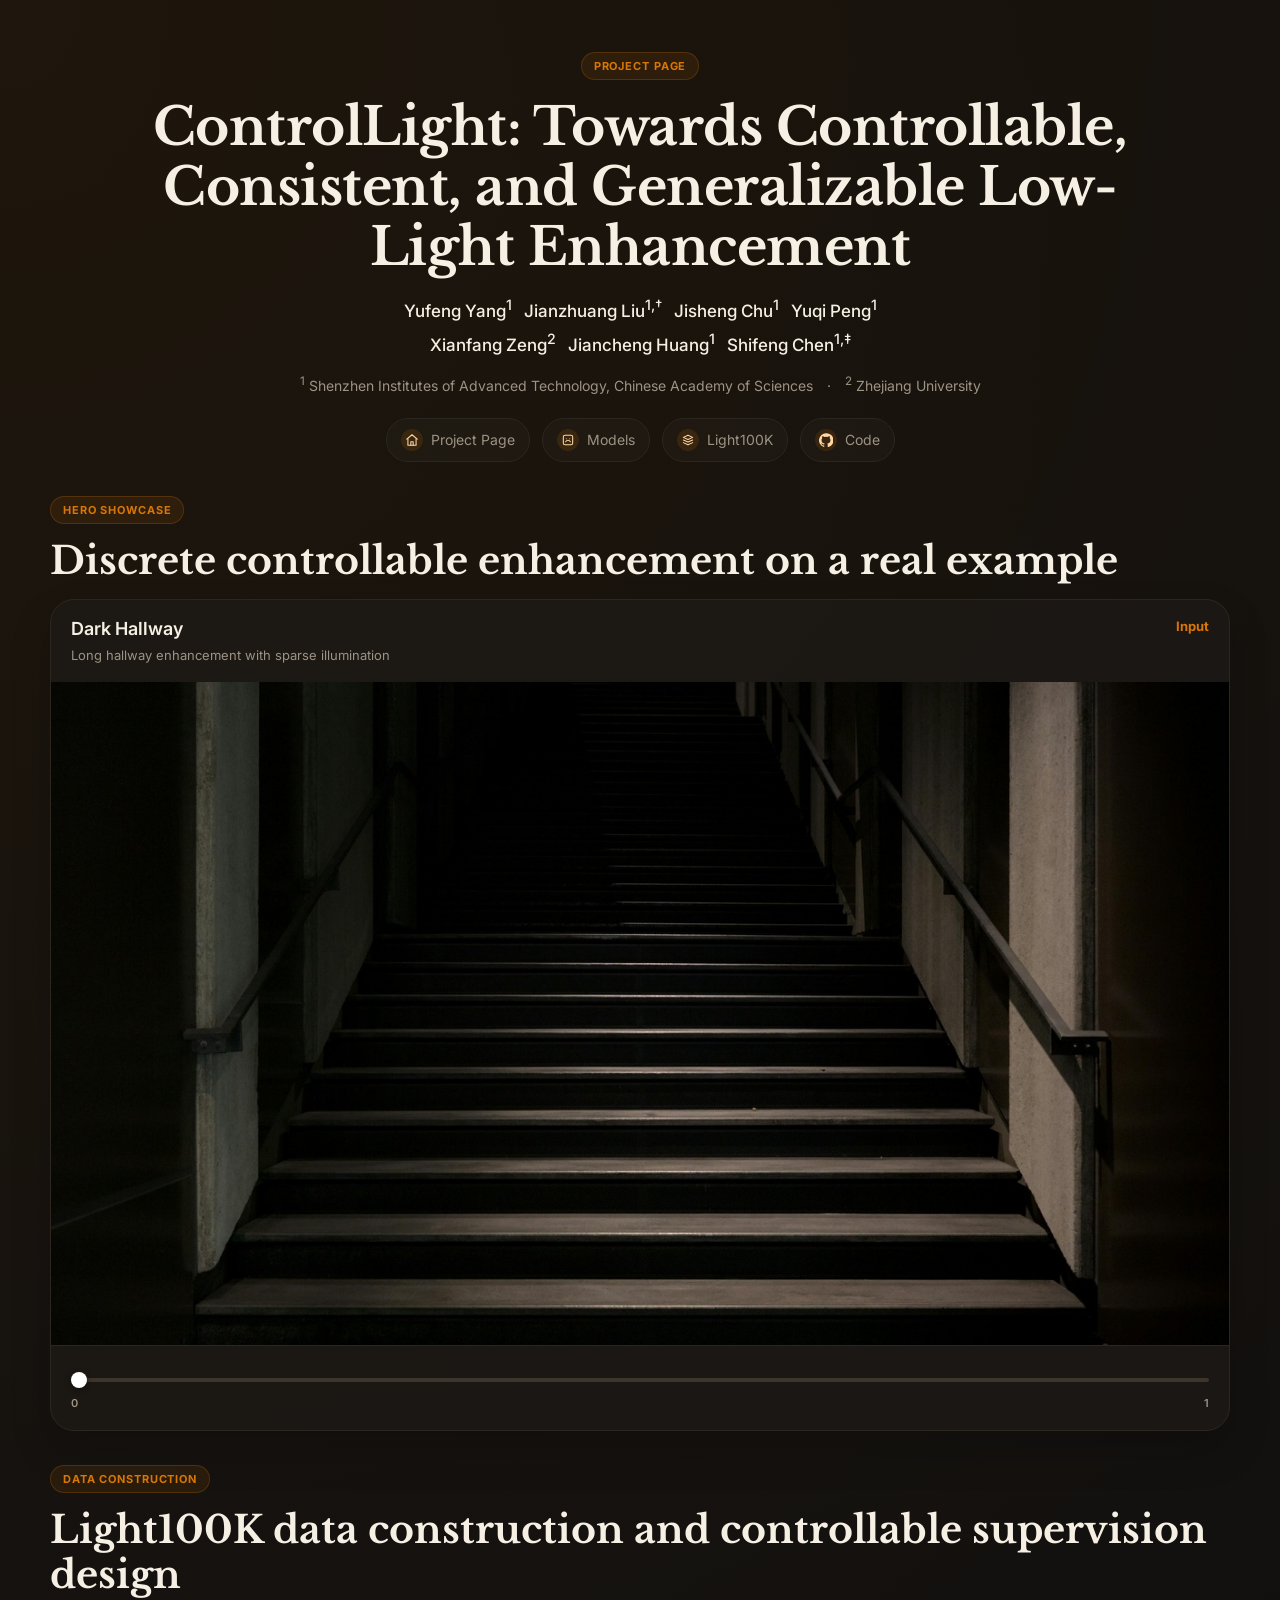
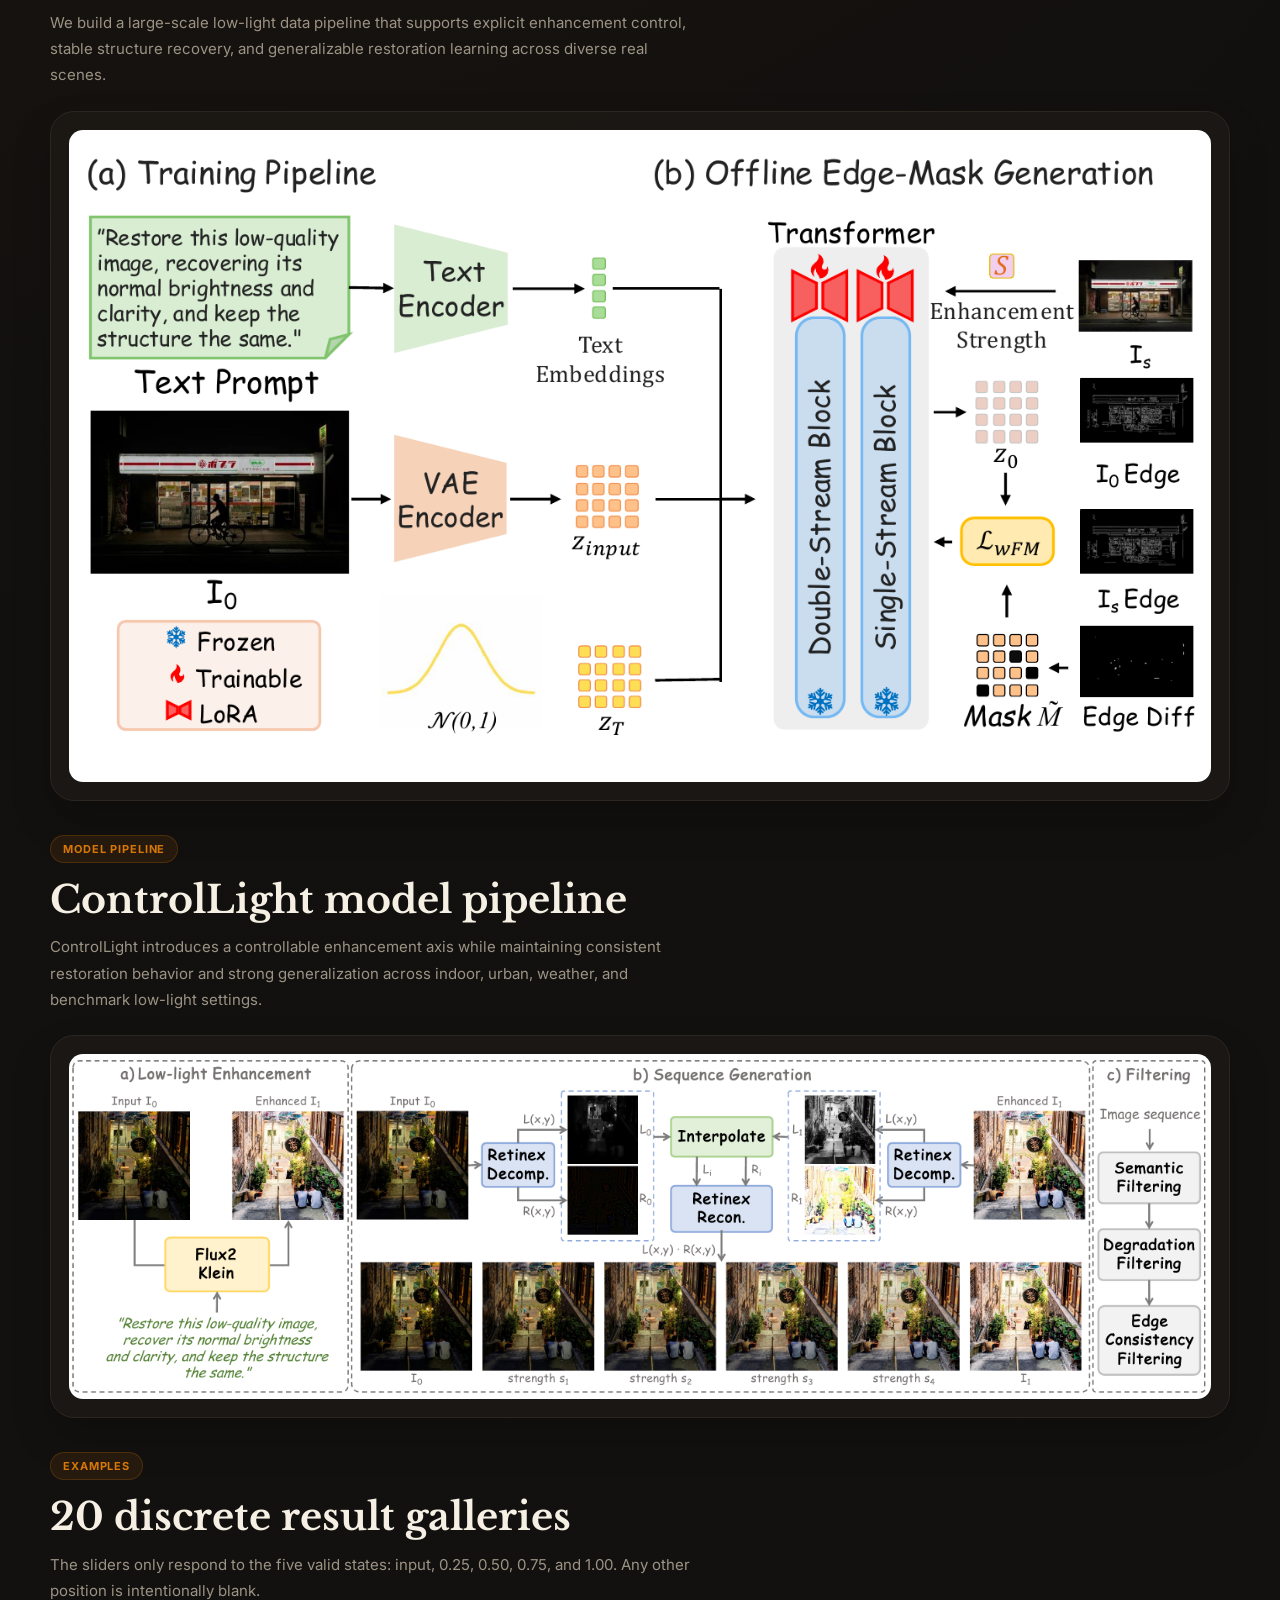
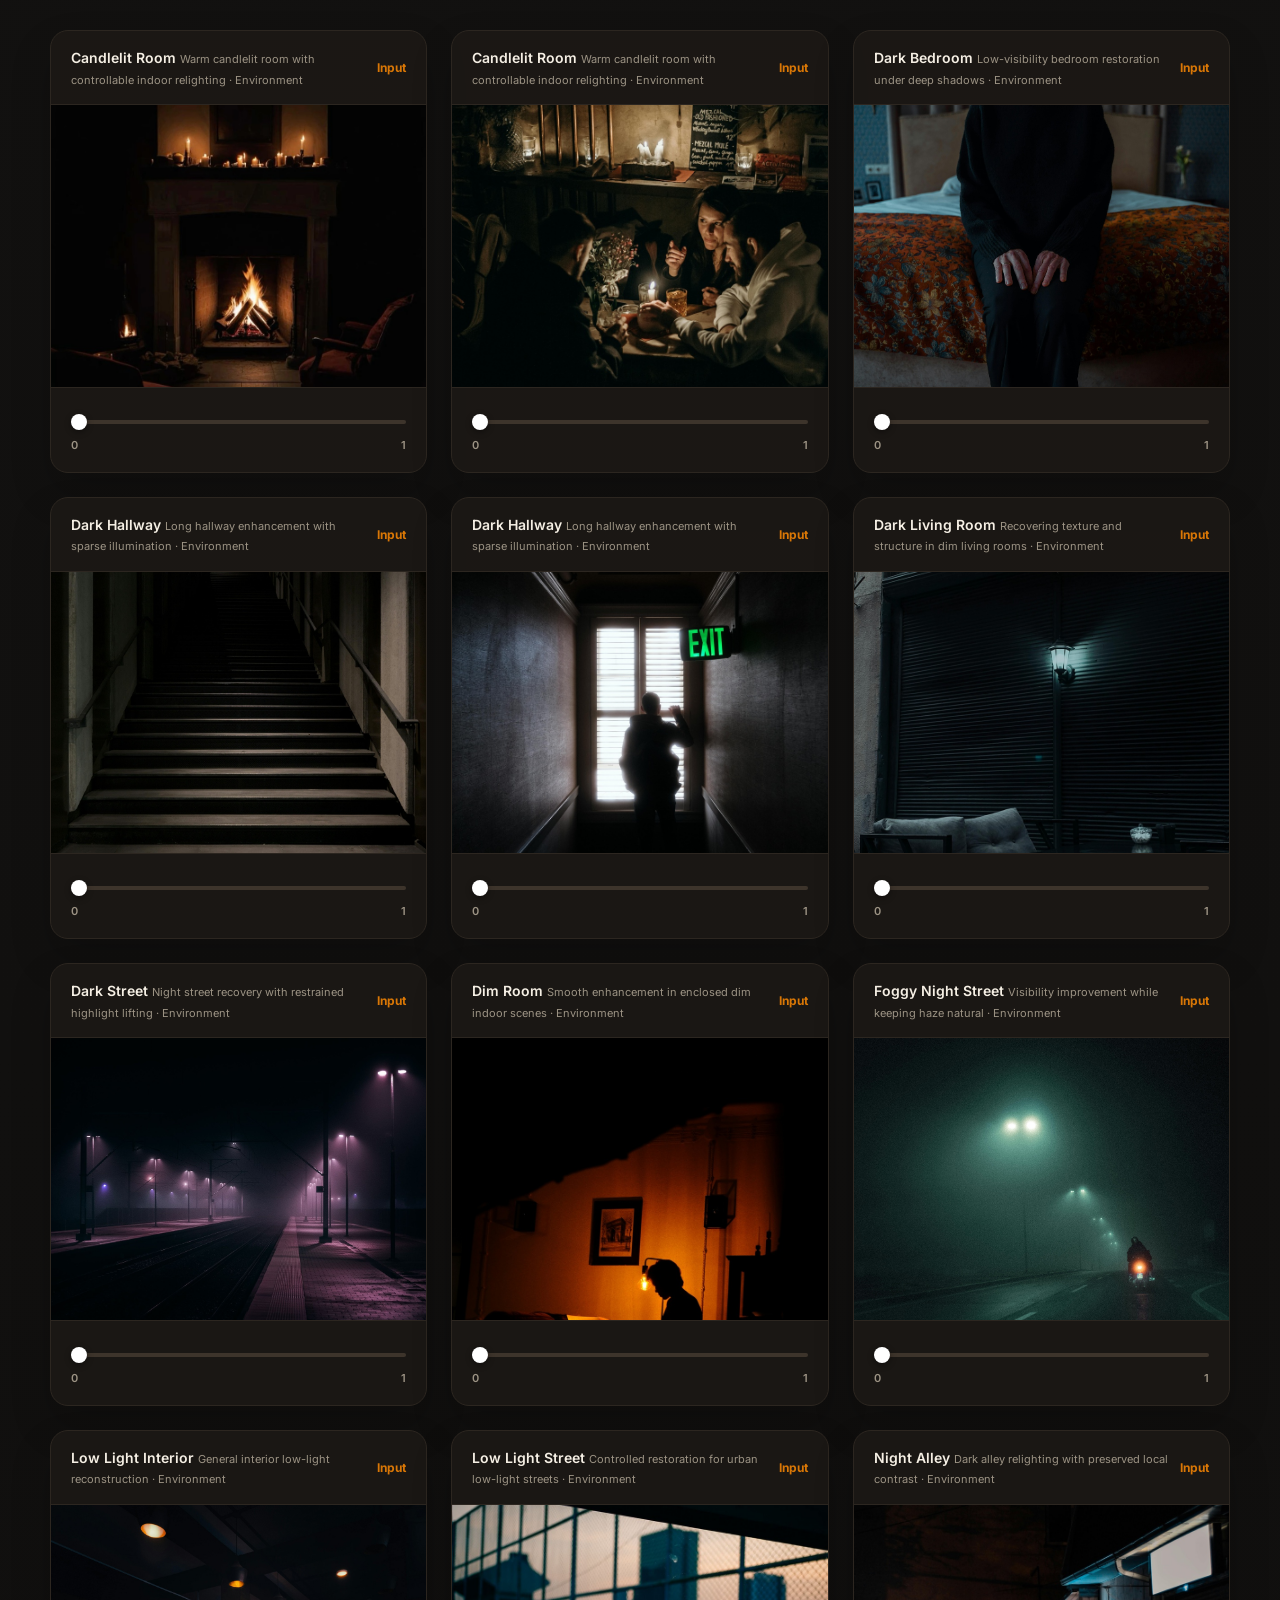
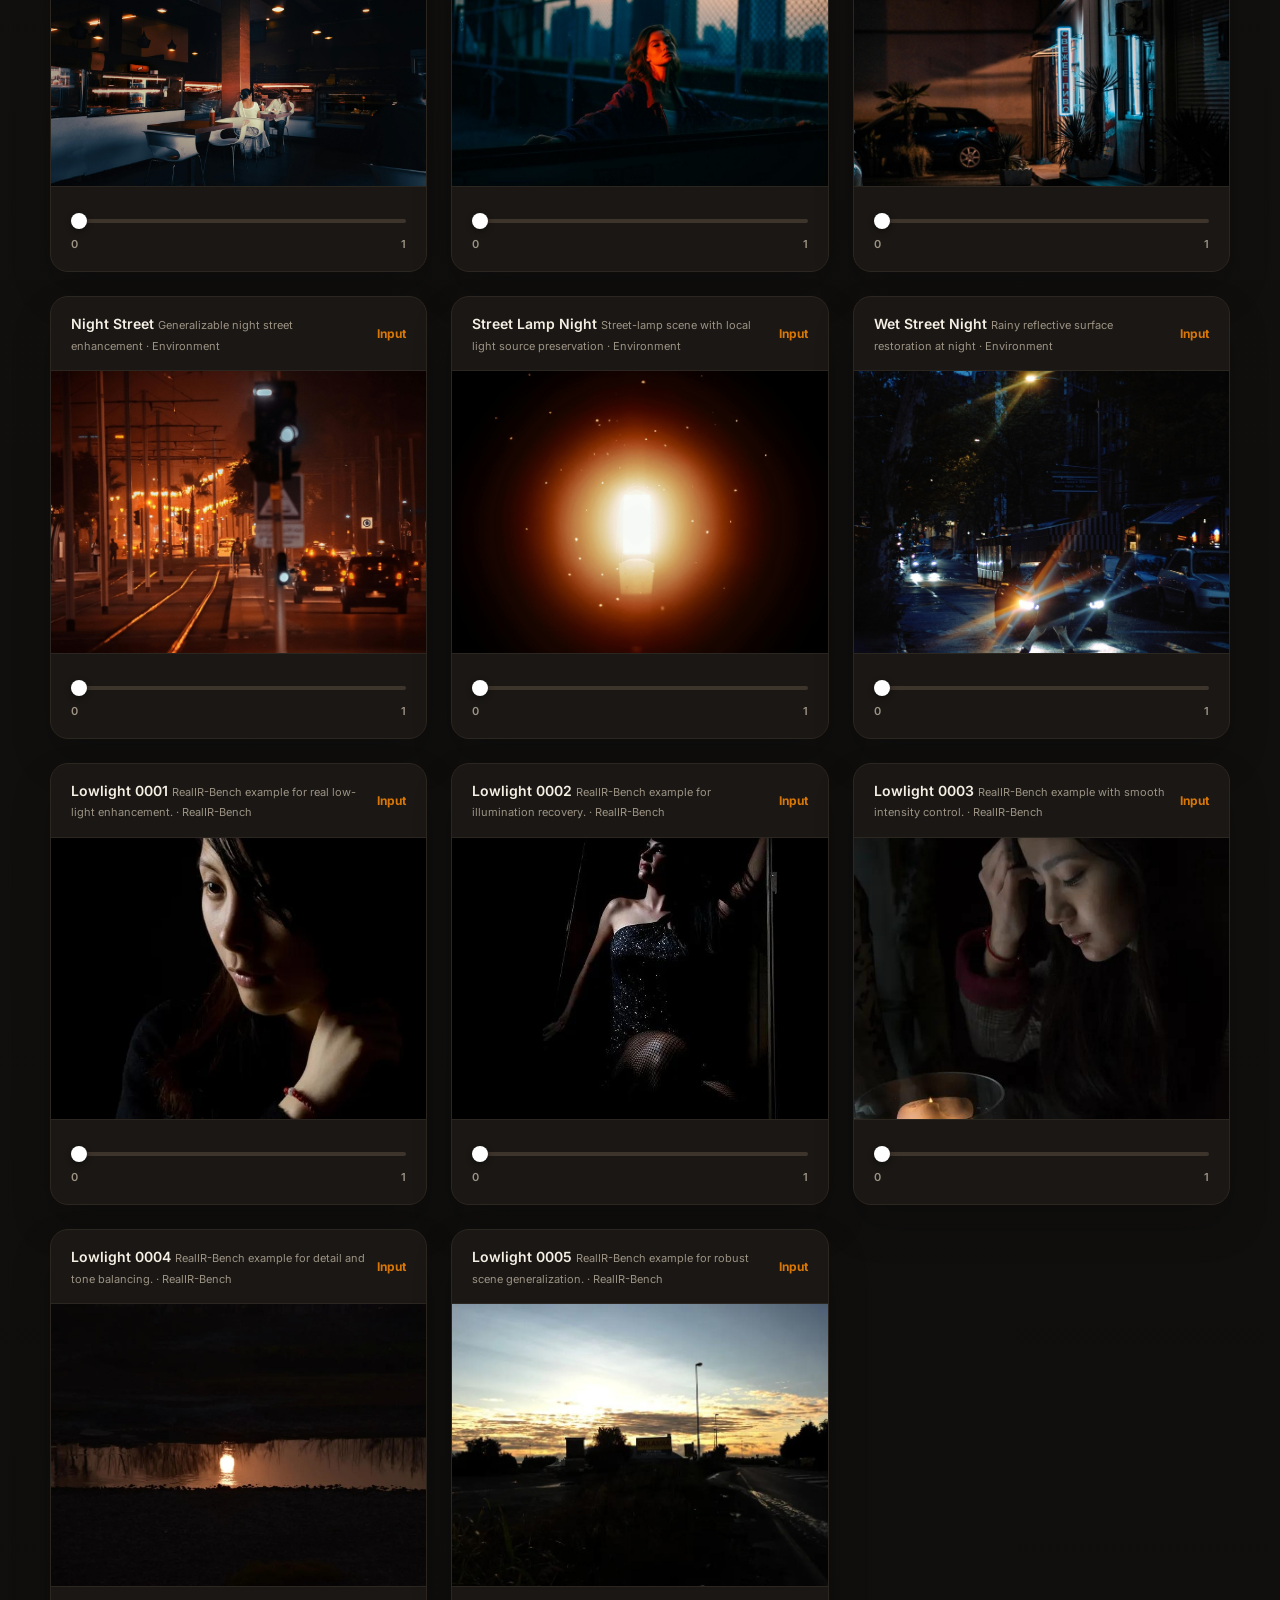
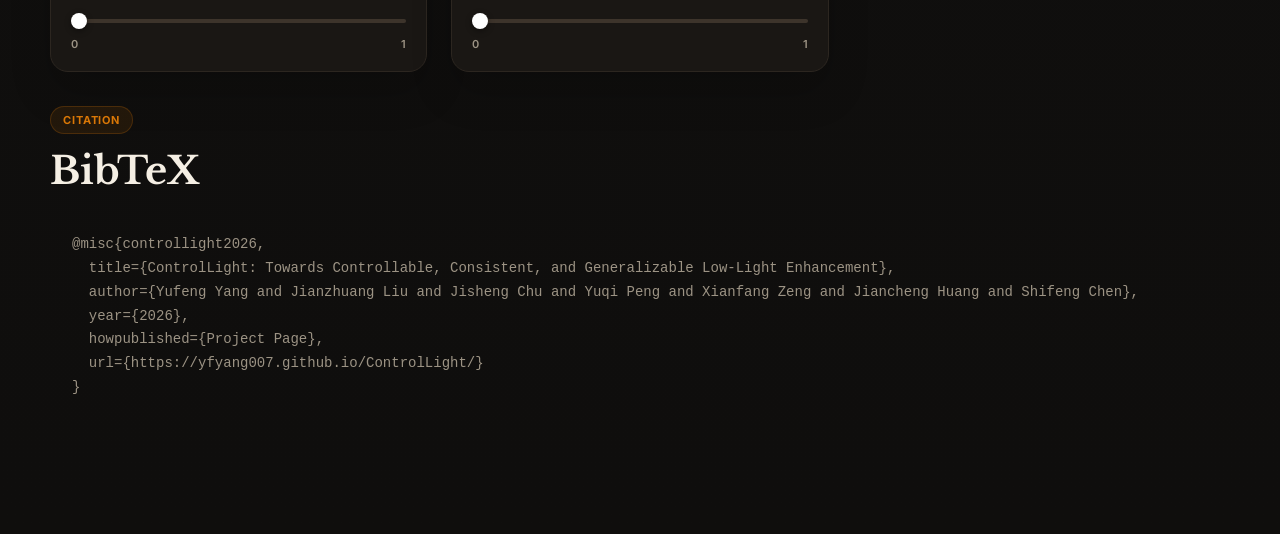
==== index.html @ 8dac0cfa "Replace homepage link markers with SVG icons" ====
<!DOCTYPE html>
<html lang="en">
  <head>
    <meta charset="UTF-8" />
    <meta name="viewport" content="width=device-width, initial-scale=1.0" />
    <title>ControlLight</title>
    <meta
      name="description"
      content="ControlLight: Towards Controllable, Consistent, and Generalizable Low-Light Enhancement"
    />
    <link rel="stylesheet" href="./styles.css" />
  </head>
  <body>
    <main class="page-shell">
      <section class="hero-section">
        <div class="hero-copy">
          <div class="eyebrow">Project Page</div>
          <h1>ControlLight: Towards Controllable, Consistent, and Generalizable Low-Light Enhancement</h1>
          <p class="authors authors-line-1">
            Yufeng Yang<sup>1</sup> &nbsp; Jianzhuang Liu<sup>1,†</sup> &nbsp; Jisheng Chu<sup>1</sup> &nbsp; Yuqi Peng<sup>1</sup>
          </p>
          <p class="authors authors-line-2">
            Xianfang Zeng<sup>2</sup> &nbsp; Jiancheng Huang<sup>1</sup> &nbsp; Shifeng Chen<sup>1,‡</sup>
          </p>
          <p class="affiliations">
            <sup>1</sup> Shenzhen Institutes of Advanced Technology, Chinese Academy of Sciences
            <span class="separator">·</span>
            <sup>2</sup> Zhejiang University
          </p>
          <div class="paper-links">
            <a href="https://yfyang007.github.io/ControlLight/" class="link-pill">
              <span class="icon" aria-hidden="true"><svg viewBox="0 0 24 24" fill="none" stroke="currentColor" stroke-width="1.8" stroke-linecap="round" stroke-linejoin="round"><path d="M3 10.5 12 3l9 7.5"/><path d="M5 9.5V21h14V9.5"/><path d="M10 21v-6h4v6"/></svg></span><span>Project Page</span>
            </a>
            <a href="https://huggingface.co/ControlLight/ControlLight" class="link-pill">
              <span class="icon" aria-hidden="true"><svg viewBox="0 0 24 24" fill="none" stroke="currentColor" stroke-width="1.8" stroke-linecap="round" stroke-linejoin="round"><rect x="4" y="4" width="16" height="16" rx="3"/><path d="M8 15c1.1-1.8 2.5-2.7 4-2.7s2.9.9 4 2.7"/><path d="M9 10h.01"/><path d="M15 10h.01"/></svg></span><span>Models</span>
            </a>
            <a href="https://huggingface.co/datasets/ControlLight/Light100K" class="link-pill">
              <span class="icon" aria-hidden="true"><svg viewBox="0 0 24 24" fill="none" stroke="currentColor" stroke-width="1.8" stroke-linecap="round" stroke-linejoin="round"><path d="M4 7.5 12 4l8 3.5-8 3.5-8-3.5Z"/><path d="M4 12l8 3.5 8-3.5"/><path d="M4 16.5 12 20l8-3.5"/></svg></span><span>Light100K</span>
            </a>
            <a href="https://github.com/yfyang007/ControlLight" class="link-pill">
              <span class="icon" aria-hidden="true"><svg viewBox="0 0 24 24" fill="currentColor"><path d="M12 .5a12 12 0 0 0-3.79 23.39c.6.11.82-.26.82-.58v-2.03c-3.34.73-4.04-1.42-4.04-1.42-.55-1.38-1.33-1.75-1.33-1.75-1.08-.74.08-.72.08-.72 1.2.08 1.83 1.22 1.83 1.22 1.06 1.82 2.79 1.29 3.47.99.11-.78.42-1.29.76-1.58-2.66-.31-5.47-1.31-5.47-5.86 0-1.29.47-2.35 1.23-3.18-.12-.3-.53-1.56.12-3.24 0 0 1-.32 3.3 1.21a11.5 11.5 0 0 1 6 0c2.3-1.53 3.29-1.21 3.29-1.21.66 1.68.25 2.94.13 3.24.77.83 1.23 1.89 1.23 3.18 0 4.56-2.81 5.55-5.49 5.85.43.37.81 1.1.81 2.23v3.3c0 .32.22.7.83.58A12 12 0 0 0 12 .5Z"/></svg></span><span>Code</span>
            </a>
          </div>
        </div>
      </section>

      <section class="hero-slider-section">
        <div class="section-heading compact-heading">
          <span class="section-chip">Hero Showcase</span>
          <h2>Discrete controllable enhancement on a real example</h2>
        </div>
        <div class="hero-viewer card-surface">
          <div class="viewer-topbar">
            <div>
              <p class="viewer-title" id="hero-title">Dark Hallway</p>
              <p class="viewer-subtitle" id="hero-subtitle">Long hallway enhancement with sparse illumination</p>
            </div>
            <div class="viewer-state" id="hero-state">Input</div>
          </div>
          <div class="viewer-stage">
            <img id="hero-image" src="./assets/paper_homepage/results/009_environment_pexels_low_light_diverse_1024_dark_hallway_pexels_30388195/input.jpg" alt="ControlLight hero example" />
                      </div>
          <div class="viewer-controls">
            <input type="range" min="0" max="4" step="1" value="0" class="apple-slider discrete-slider" id="hero-slider" />
            <div class="slider-ends">
              <span>0</span>
              <span>1</span>
            </div>
          </div>
        </div>
      </section>

      <section class="content-section">
        <div class="section-heading">
          <span class="section-chip">Data Construction</span>
          <h2>Light100K data construction and controllable supervision design</h2>
          <p>
            We build a large-scale low-light data pipeline that supports explicit enhancement control, stable structure recovery,
            and generalizable restoration learning across diverse real scenes.
          </p>
        </div>
        <div class="figure-card card-surface">
          <img src="./assets/paper_homepage/figures/framework.png" alt="ControlLight data construction figure" />
        </div>
      </section>

      <section class="content-section">
        <div class="section-heading">
          <span class="section-chip">Model Pipeline</span>
          <h2>ControlLight model pipeline</h2>
          <p>
            ControlLight introduces a controllable enhancement axis while maintaining consistent restoration behavior and strong
            generalization across indoor, urban, weather, and benchmark low-light settings.
          </p>
        </div>
        <div class="figure-card card-surface">
          <img src="./assets/paper_homepage/figures/pipeline.png" alt="ControlLight model pipeline figure" />
        </div>
      </section>

      <section class="content-section" id="gallery">
        <div class="section-heading">
          <span class="section-chip">Examples</span>
          <h2>20 discrete result galleries</h2>
          <p>
            The sliders only respond to the five valid states: input, 0.25, 0.50, 0.75, and 1.00. Any other position is intentionally blank.
          </p>
        </div>
        <div class="grid-container" id="gallery-grid"></div>
      </section>

      <section class="content-section citation-section">
        <div class="section-heading">
          <span class="section-chip">Citation</span>
          <h2>BibTeX</h2>
        </div>
        <pre class="citation-block"><code>@misc{controllight2026,
  title={ControlLight: Towards Controllable, Consistent, and Generalizable Low-Light Enhancement},
  author={Yufeng Yang and Jianzhuang Liu and Jisheng Chu and Yuqi Peng and Xianfang Zeng and Jiancheng Huang and Shifeng Chen},
  year={2026},
  howpublished={Project Page},
  url={https://yfyang007.github.io/ControlLight/}
}</code></pre>
      </section>
    </main>

    <template id="interactive-card-template">
      <article class="interactive-card card-surface">
        <div class="card-header">
          <div class="card-title-group">
            <span class="card-title"></span>
            <span class="card-subtitle"></span>
          </div>
          <div class="val-indicator">Input</div>
        </div>
        <div class="image-container">
          <img class="target-img" alt="" />
                  </div>
        <div class="card-footer">
          <input type="range" min="0" max="4" step="1" value="0" class="apple-slider discrete-slider" />
          <div class="slider-ends">
            <span>0</span>
            <span>1</span>
          </div>
        </div>
      </article>
    </template>

    <script src="./gallery-data.js"></script>
    <script src="./script.js"></script>
  </body>
</html>
---- styles.css ----
@import url('https://fonts.googleapis.com/css2?family=Inter:wght@400;500;600;700&family=Libre+Baskerville:wght@400;700&display=swap');

:root {
  --sans: 'Inter', -apple-system, BlinkMacSystemFont, 'Segoe UI', Roboto, sans-serif;
  --serif: 'Libre Baskerville', Georgia, serif;
  --bg-color: #121110;
  --card-bg-soft: rgba(28, 25, 22, 0.86);
  --text-primary: #f5efe4;
  --text-secondary: #9c9384;
  --accent-color: #d97706;
  --accent-track: #3d342b;
  --border-color: #2c2620;
  --shadow: 0 20px 40px rgba(0, 0, 0, 0.18);
}

* { box-sizing: border-box; margin: 0; padding: 0; }
html { scroll-behavior: smooth; }
body {
  font-family: var(--sans);
  background: radial-gradient(circle at top left, rgba(217, 119, 6, 0.08), transparent 32%), linear-gradient(180deg, #0f0e0d 0%, #121110 42%, #0f0e0d 100%);
  color: var(--text-primary);
  min-height: 100vh;
  -webkit-font-smoothing: antialiased;
}
img { display: block; max-width: 100%; }
a { color: inherit; text-decoration: none; }

.page-shell {
  width: min(1180px, calc(100% - 40px));
  margin: 0 auto;
  padding: 52px 0 80px;
}

.hero-section, .hero-slider-section, .content-section { margin-bottom: 34px; }
.card-surface {
  background: var(--card-bg-soft);
  border: 1px solid var(--border-color);
  box-shadow: var(--shadow);
}
.eyebrow, .section-chip {
  display: inline-block;
  color: var(--accent-color);
  background: rgba(217, 119, 6, 0.10);
  border: 1px solid rgba(217, 119, 6, 0.22);
  border-radius: 999px;
  padding: 6px 12px;
  font-size: 11px;
  font-weight: 700;
  letter-spacing: 0.08em;
  text-transform: uppercase;
}
.hero-copy {
  text-align: center;
  max-width: 1020px;
  margin: 0 auto;
}
.hero-copy h1 {
  margin-top: 18px;
  font-family: var(--serif);
  font-size: clamp(30px, 4.2vw, 52px);
  line-height: 1.15;
  letter-spacing: -0.5px;
}
.authors {
  margin-top: 16px;
  font-size: 17px;
  line-height: 1.75;
  color: var(--text-primary);
  font-weight: 500;
}
.authors-line-2 { margin-top: 0; }
.affiliations {
  margin-top: 12px;
  color: var(--text-secondary);
  font-size: 14px;
  line-height: 1.7;
}
.separator { margin: 0 10px; }
.paper-links {
  margin-top: 20px;
  display: flex;
  flex-wrap: wrap;
  justify-content: center;
  gap: 12px;
}
.link-pill {
  display: inline-flex;
  align-items: center;
  gap: 8px;
  padding: 10px 14px;
  border-radius: 999px;
  border: 1px solid var(--border-color);
  background: rgba(255,255,255,0.02);
  color: var(--text-secondary);
  font-size: 14px;
}
.link-pill .icon {
  width: 22px;
  height: 22px;
  display: inline-grid;
  place-items: center;
  border-radius: 999px;
  background: rgba(217, 119, 6, 0.14);
  color: #ffd7a4;
  flex: 0 0 auto;
}
.link-pill .icon svg {
  width: 14px;
  height: 14px;
  display: block;
}
.section-heading h2 {
  margin-top: 14px;
  font-family: var(--serif);
  font-size: clamp(24px, 3vw, 38px);
  line-height: 1.2;
}
.section-heading p {
  margin-top: 12px;
  max-width: 72ch;
  color: var(--text-secondary);
  font-size: 15px;
  line-height: 1.75;
}
.compact-heading { margin-bottom: 16px; }
.hero-viewer, .figure-card {
  border-radius: 24px;
  overflow: hidden;
}
.viewer-topbar {
  display: flex;
  justify-content: space-between;
  gap: 16px;
  align-items: flex-start;
  padding: 18px 20px 0;
}
.viewer-title {
  font-size: 18px;
  font-weight: 600;
}
.viewer-subtitle {
  margin-top: 6px;
  color: var(--text-secondary);
  font-size: 13px;
  line-height: 1.6;
}
.viewer-state {
  color: var(--accent-color);
  font-size: 13px;
  font-weight: 700;
  white-space: nowrap;
}
.viewer-stage, .image-container {
  position: relative;
  width: 100%;
  background: #090807;
  overflow: hidden;
}
.viewer-stage {
  margin-top: 16px;
  aspect-ratio: 16 / 9;
}
.image-container { aspect-ratio: 4 / 3; }
.viewer-stage img, .image-container img {
  width: 100%;
  height: 100%;
  object-fit: cover;
}
.viewer-controls, .card-footer {
  padding: 18px 20px 20px;
  border-top: 1px solid var(--border-color);
}
.apple-slider {
  -webkit-appearance: none;
  appearance: none;
  width: 100%;
  height: 4px;
  margin-top: 14px;
  border-radius: 2px;
  outline: none;
  cursor: pointer;
  background: linear-gradient(to right, var(--accent-color) 0%, var(--accent-color) var(--pct, 0%), var(--accent-track) var(--pct, 0%), var(--accent-track) 100%);
}
.apple-slider::-webkit-slider-thumb {
  -webkit-appearance: none;
  appearance: none;
  width: 16px;
  height: 16px;
  border-radius: 50%;
  background: #fff;
  border: none;
  box-shadow: 0 2px 6px rgba(0, 0, 0, 0.4);
}
.apple-slider::-moz-range-thumb {
  width: 16px;
  height: 16px;
  border-radius: 50%;
  background: #fff;
  border: none;
  box-shadow: 0 2px 6px rgba(0, 0, 0, 0.4);
}
.slider-ends {
  margin-top: 10px;
  display: flex;
  justify-content: space-between;
  color: var(--text-secondary);
  font-size: 11px;
  font-weight: 600;
}
.figure-card { margin-top: 22px; padding: 18px; }
.figure-card img { width: 100%; border-radius: 14px; }
.grid-container {
  display: grid;
  grid-template-columns: repeat(3, minmax(0, 1fr));
  gap: 24px;
  margin-top: 26px;
}
.interactive-card {
  border-radius: 18px;
  overflow: hidden;
  transition: transform 0.25s ease, border-color 0.25s ease;
}
.interactive-card:hover { transform: translateY(-2px); border-color: rgba(217, 119, 6, 0.2); }
.card-header {
  padding: 16px 20px;
  border-bottom: 1px solid var(--border-color);
  display: flex;
  justify-content: space-between;
  align-items: center;
  gap: 12px;
}
.card-title { font-size: 14px; font-weight: 600; }
.card-subtitle { margin-top: 4px; font-size: 11px; line-height: 1.5; color: var(--text-secondary); }
.val-indicator { color: var(--accent-color); font-size: 12px; font-weight: 700; }
.citation-block {
  margin-top: 20px;
  border-radius: 20px;
  padding: 20px 22px;
  overflow-x: auto;
  color: var(--text-secondary);
  font-size: 14px;
  line-height: 1.7;
}

@media (max-width: 1024px) {
  .grid-container { grid-template-columns: repeat(2, minmax(0, 1fr)); }
}
@media (max-width: 768px) {
  .page-shell { width: min(calc(100% - 24px), 1180px); padding-top: 28px; }
  .grid-container { grid-template-columns: 1fr; }
  .paper-links { gap: 8px; }
  .authors { font-size: 15px; }
  .viewer-topbar { flex-direction: column; }
}
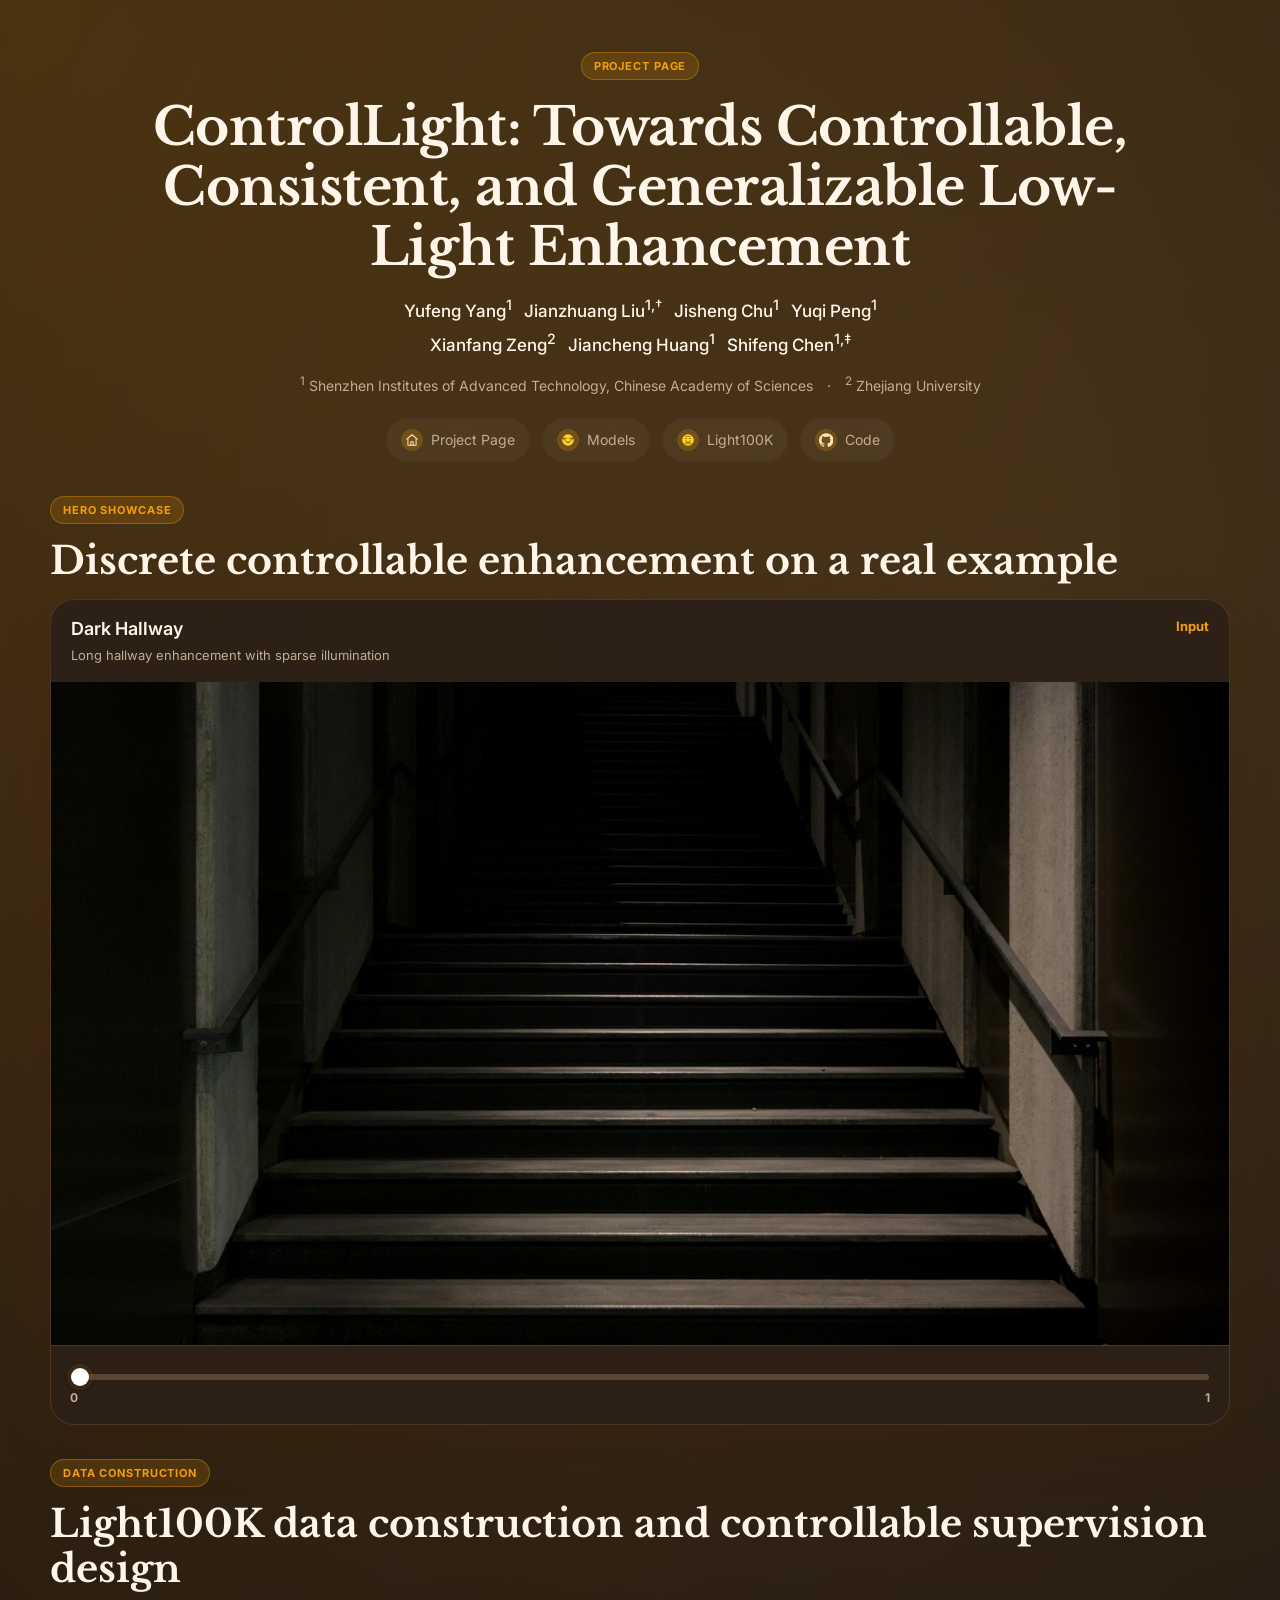
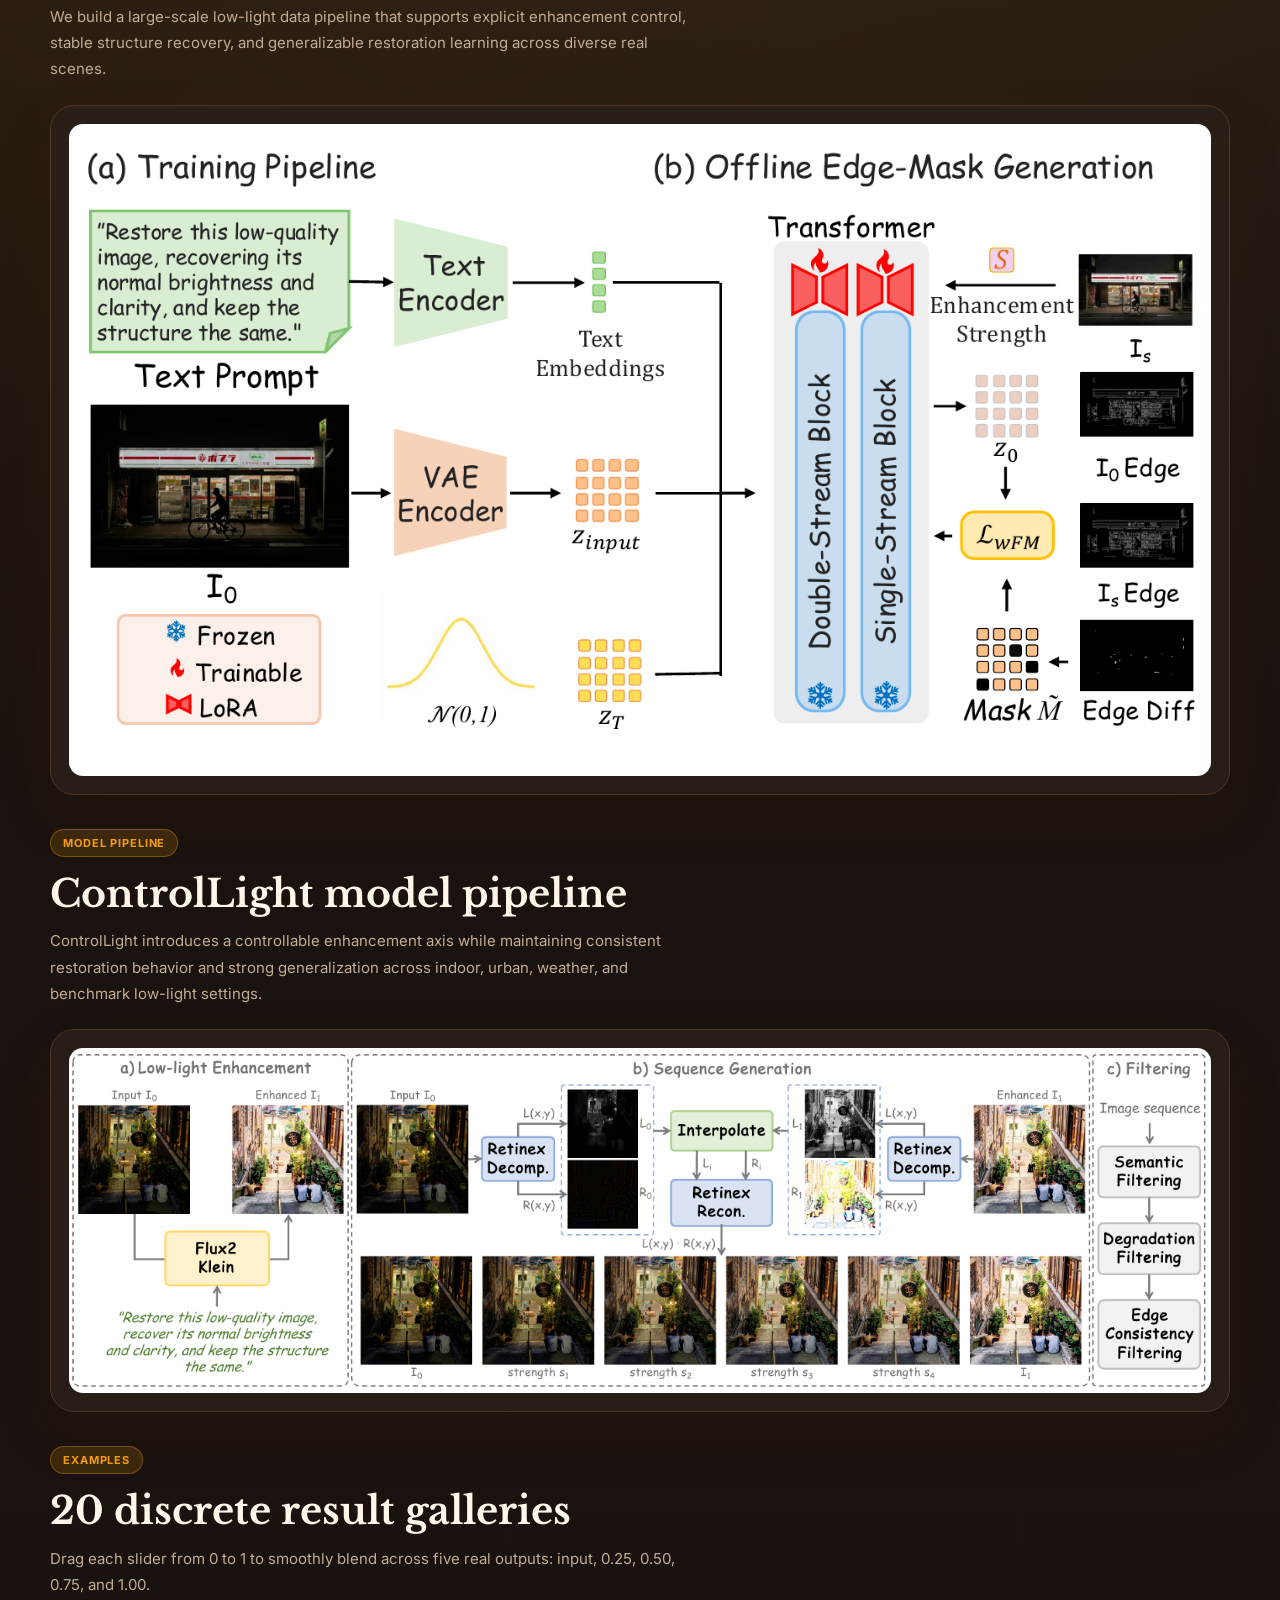
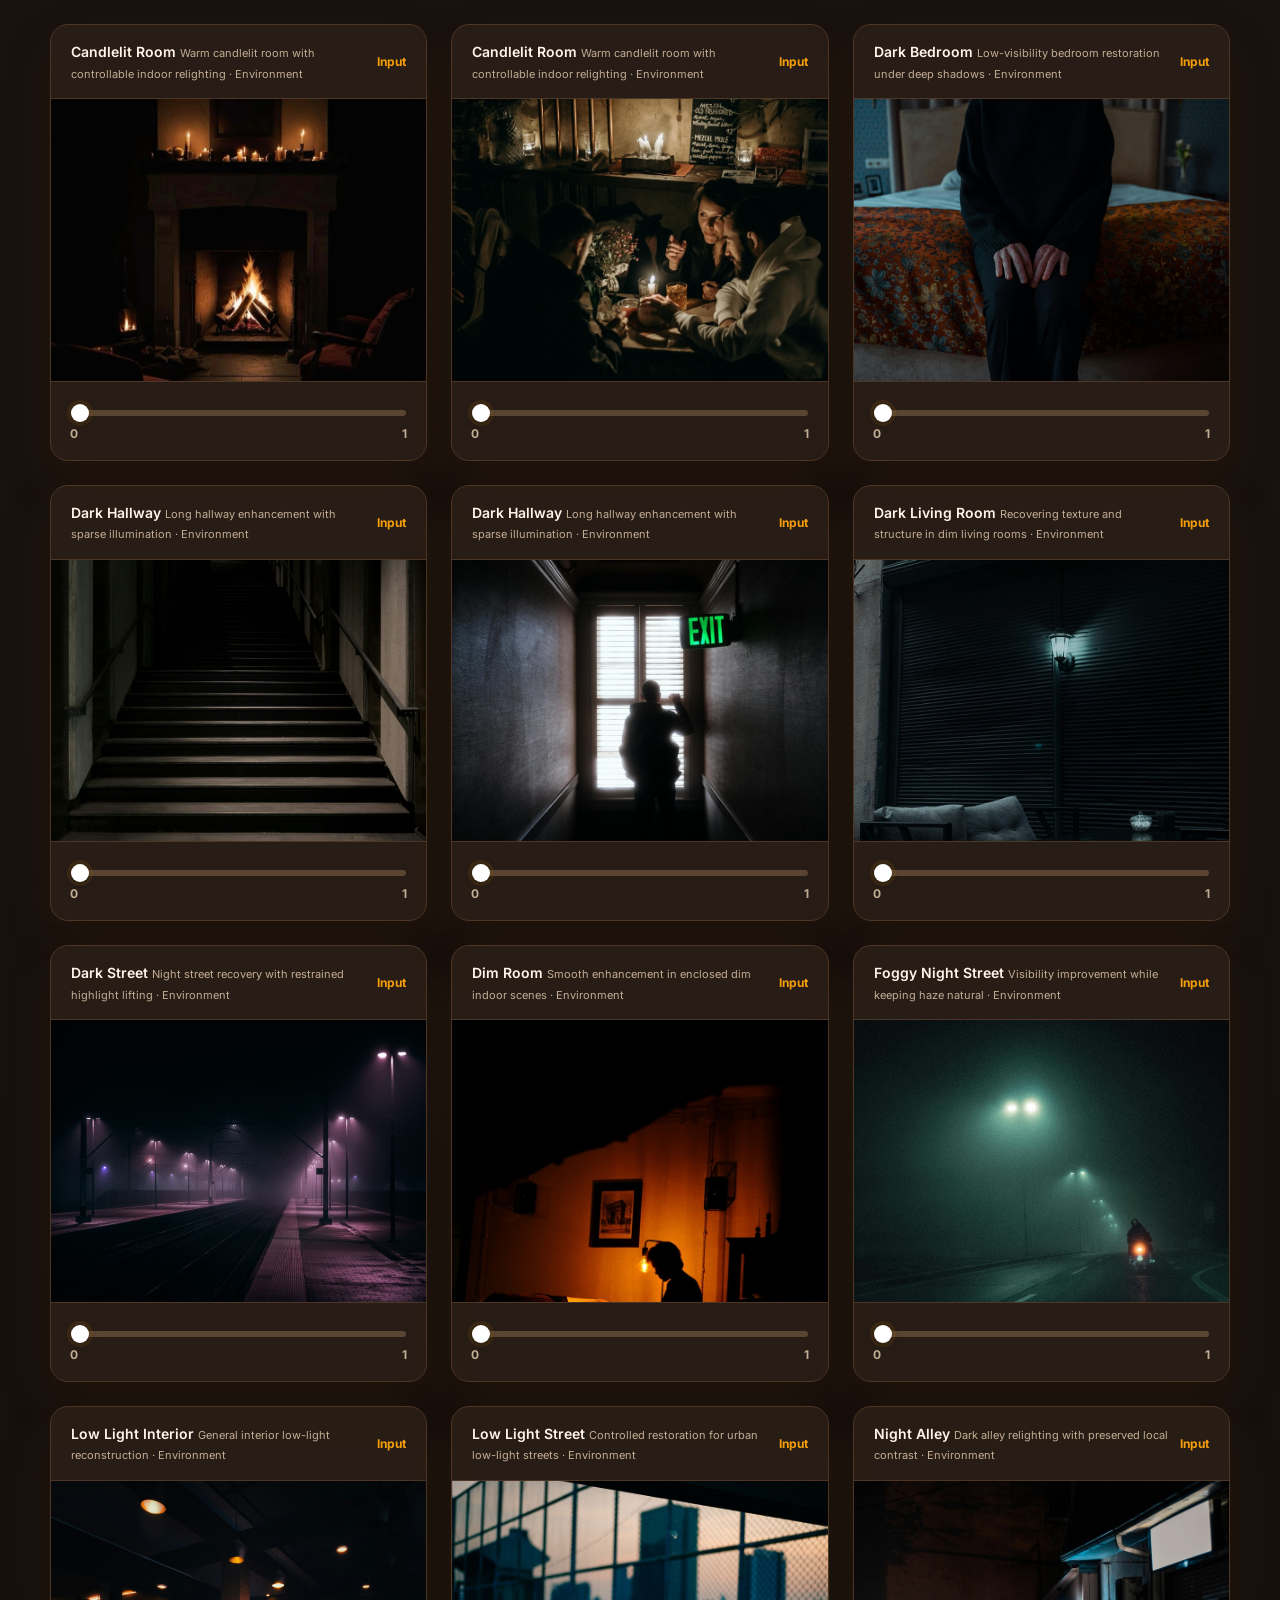
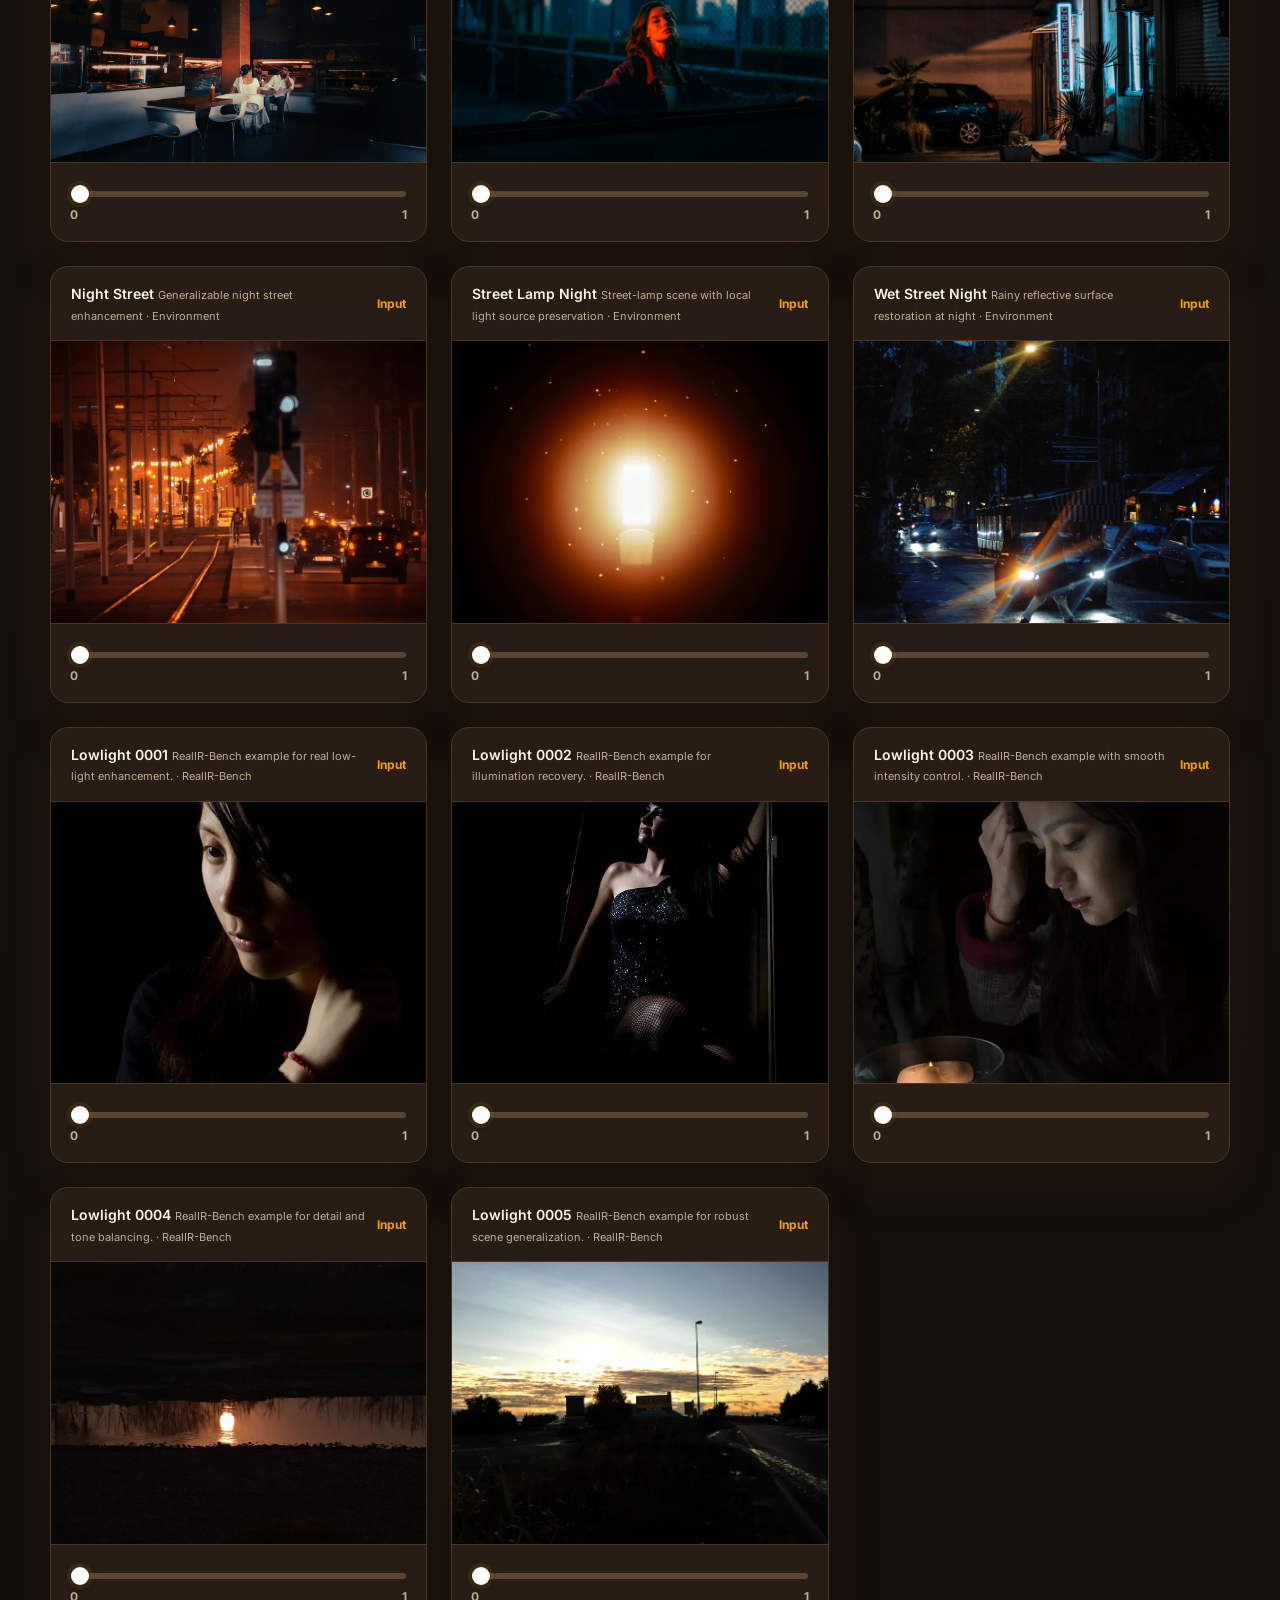
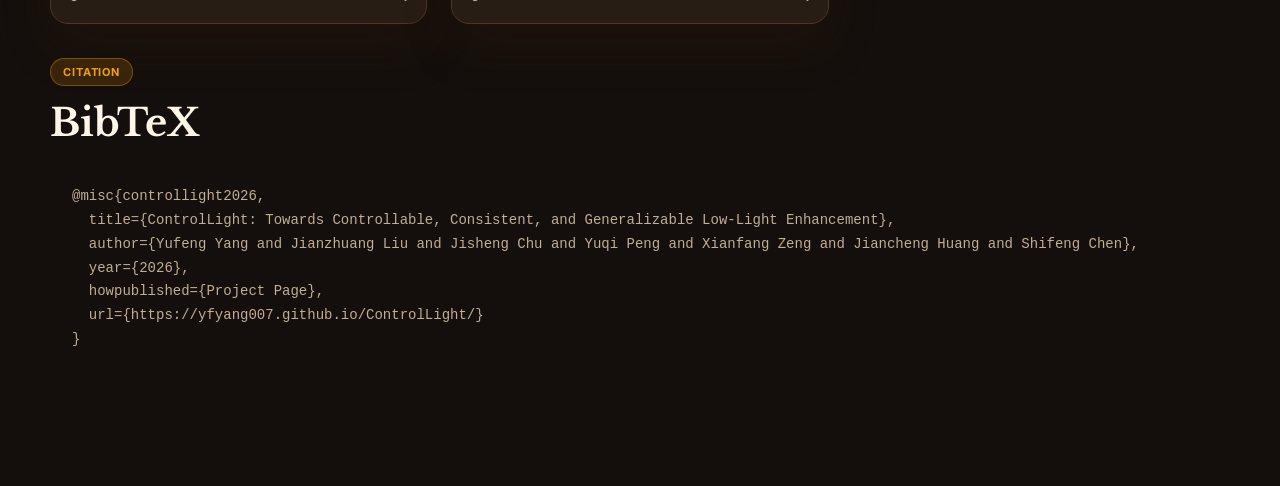
==== commit f3c194c9: "Polish homepage sliders and visual tone" ====
--- a/index.html
+++ b/index.html
@@ -32,10 +32,10 @@
               <span class="icon" aria-hidden="true"><svg viewBox="0 0 24 24" fill="none" stroke="currentColor" stroke-width="1.8" stroke-linecap="round" stroke-linejoin="round"><path d="M3 10.5 12 3l9 7.5"/><path d="M5 9.5V21h14V9.5"/><path d="M10 21v-6h4v6"/></svg></span><span>Project Page</span>
             </a>
             <a href="https://huggingface.co/ControlLight/ControlLight" class="link-pill">
-              <span class="icon" aria-hidden="true"><svg viewBox="0 0 24 24" fill="none" stroke="currentColor" stroke-width="1.8" stroke-linecap="round" stroke-linejoin="round"><rect x="4" y="4" width="16" height="16" rx="3"/><path d="M8 15c1.1-1.8 2.5-2.7 4-2.7s2.9.9 4 2.7"/><path d="M9 10h.01"/><path d="M15 10h.01"/></svg></span><span>Models</span>
+              <span class="icon hf-icon" aria-hidden="true"><svg viewBox="0 0 24 24"><circle cx="12" cy="12" r="10" fill="#FFD21E"/><circle cx="8.6" cy="9.2" r="1.15" fill="#3A2A10"/><circle cx="15.4" cy="9.2" r="1.15" fill="#3A2A10"/><path d="M8.2 14.2c1.05 1.15 2.25 1.72 3.8 1.72s2.75-.57 3.8-1.72" fill="none" stroke="#3A2A10" stroke-width="1.55" stroke-linecap="round"/><path d="M6.2 11.9c-1.9-.95-3.15-2.1-2.55-3.25.48-.92 1.9-.45 3.15.82" fill="none" stroke="#3A2A10" stroke-width="1.35" stroke-linecap="round"/><path d="M17.8 11.9c1.9-.95 3.15-2.1 2.55-3.25-.48-.92-1.9-.45-3.15.82" fill="none" stroke="#3A2A10" stroke-width="1.35" stroke-linecap="round"/></svg></span><span>Models</span>
             </a>
             <a href="https://huggingface.co/datasets/ControlLight/Light100K" class="link-pill">
-              <span class="icon" aria-hidden="true"><svg viewBox="0 0 24 24" fill="none" stroke="currentColor" stroke-width="1.8" stroke-linecap="round" stroke-linejoin="round"><path d="M4 7.5 12 4l8 3.5-8 3.5-8-3.5Z"/><path d="M4 12l8 3.5 8-3.5"/><path d="M4 16.5 12 20l8-3.5"/></svg></span><span>Light100K</span>
+              <span class="icon hf-icon" aria-hidden="true"><svg viewBox="0 0 24 24"><circle cx="12" cy="12" r="10" fill="#FFD21E"/><circle cx="8.6" cy="9.2" r="1.1" fill="#3A2A10"/><circle cx="15.4" cy="9.2" r="1.1" fill="#3A2A10"/><path d="M8 14.1c1.15 1.25 2.45 1.85 4 1.85s2.85-.6 4-1.85" fill="none" stroke="#3A2A10" stroke-width="1.45" stroke-linecap="round"/><path d="M6.4 18.2h11.2" stroke="#3A2A10" stroke-width="1.25" stroke-linecap="round" opacity=".55"/><path d="M7.8 5.8h8.4" stroke="#3A2A10" stroke-width="1.25" stroke-linecap="round" opacity=".55"/></svg></span><span>Light100K</span>
             </a>
             <a href="https://github.com/yfyang007/ControlLight" class="link-pill">
               <span class="icon" aria-hidden="true"><svg viewBox="0 0 24 24" fill="currentColor"><path d="M12 .5a12 12 0 0 0-3.79 23.39c.6.11.82-.26.82-.58v-2.03c-3.34.73-4.04-1.42-4.04-1.42-.55-1.38-1.33-1.75-1.33-1.75-1.08-.74.08-.72.08-.72 1.2.08 1.83 1.22 1.83 1.22 1.06 1.82 2.79 1.29 3.47.99.11-.78.42-1.29.76-1.58-2.66-.31-5.47-1.31-5.47-5.86 0-1.29.47-2.35 1.23-3.18-.12-.3-.53-1.56.12-3.24 0 0 1-.32 3.3 1.21a11.5 11.5 0 0 1 6 0c2.3-1.53 3.29-1.21 3.29-1.21.66 1.68.25 2.94.13 3.24.77.83 1.23 1.89 1.23 3.18 0 4.56-2.81 5.55-5.49 5.85.43.37.81 1.1.81 2.23v3.3c0 .32.22.7.83.58A12 12 0 0 0 12 .5Z"/></svg></span><span>Code</span>
@@ -57,11 +57,12 @@
             </div>
             <div class="viewer-state" id="hero-state">Input</div>
           </div>
-          <div class="viewer-stage">
-            <img id="hero-image" src="./assets/paper_homepage/results/009_environment_pexels_low_light_diverse_1024_dark_hallway_pexels_30388195/input.jpg" alt="ControlLight hero example" />
-                      </div>
+          <div class="viewer-stage blend-stage">
+            <img class="blend-image blend-base" id="hero-image-base" src="./assets/paper_homepage/results/009_environment_pexels_low_light_diverse_1024_dark_hallway_pexels_30388195/input.jpg" alt="ControlLight hero example" />
+            <img class="blend-image blend-overlay" id="hero-image-overlay" src="./assets/paper_homepage/results/009_environment_pexels_low_light_diverse_1024_dark_hallway_pexels_30388195/alpha_0.25.png" alt="ControlLight hero interpolation overlay" />
+          </div>
           <div class="viewer-controls">
-            <input type="range" min="0" max="4" step="1" value="0" class="apple-slider discrete-slider" id="hero-slider" />
+            <input type="range" min="0" max="100" step="1" value="0" class="apple-slider blend-slider" id="hero-slider" aria-label="Enhancement strength" />
             <div class="slider-ends">
               <span>0</span>
               <span>1</span>
@@ -103,7 +104,7 @@
           <span class="section-chip">Examples</span>
           <h2>20 discrete result galleries</h2>
           <p>
-            The sliders only respond to the five valid states: input, 0.25, 0.50, 0.75, and 1.00. Any other position is intentionally blank.
+            Drag each slider from 0 to 1 to smoothly blend across five real outputs: input, 0.25, 0.50, 0.75, and 1.00.
           </p>
         </div>
         <div class="grid-container" id="gallery-grid"></div>
@@ -133,11 +134,12 @@
           </div>
           <div class="val-indicator">Input</div>
         </div>
-        <div class="image-container">
-          <img class="target-img" alt="" />
-                  </div>
+        <div class="image-container blend-stage">
+          <img class="target-img blend-image blend-base" alt="" />
+          <img class="target-img-overlay blend-image blend-overlay" alt="" />
+        </div>
         <div class="card-footer">
-          <input type="range" min="0" max="4" step="1" value="0" class="apple-slider discrete-slider" />
+          <input type="range" min="0" max="100" step="1" value="0" class="apple-slider blend-slider" aria-label="Enhancement strength" />
           <div class="slider-ends">
             <span>0</span>
             <span>1</span>
--- a/styles.css
+++ b/styles.css
@@ -3,21 +3,21 @@
 :root {
   --sans: 'Inter', -apple-system, BlinkMacSystemFont, 'Segoe UI', Roboto, sans-serif;
   --serif: 'Libre Baskerville', Georgia, serif;
-  --bg-color: #121110;
-  --card-bg-soft: rgba(28, 25, 22, 0.86);
-  --text-primary: #f5efe4;
-  --text-secondary: #9c9384;
-  --accent-color: #d97706;
-  --accent-track: #3d342b;
-  --border-color: #2c2620;
-  --shadow: 0 20px 40px rgba(0, 0, 0, 0.18);
+  --bg-color: #19120e;
+  --card-bg-soft: rgba(43, 31, 23, 0.88);
+  --text-primary: #fff6e9;
+  --text-secondary: #c2ad95;
+  --accent-color: #f59e0b;
+  --accent-track: #5a4532;
+  --border-color: #4d3625;
+  --shadow: 0 22px 48px rgba(65, 32, 7, 0.22);
 }
 
 * { box-sizing: border-box; margin: 0; padding: 0; }
 html { scroll-behavior: smooth; }
 body {
   font-family: var(--sans);
-  background: radial-gradient(circle at top left, rgba(217, 119, 6, 0.08), transparent 32%), linear-gradient(180deg, #0f0e0d 0%, #121110 42%, #0f0e0d 100%);
+  background: radial-gradient(circle at top left, rgba(245, 158, 11, 0.18), transparent 34%), radial-gradient(circle at 80% 8%, rgba(255, 214, 133, 0.10), transparent 28%), linear-gradient(180deg, #1c130e 0%, #19120e 45%, #140f0c 100%);
   color: var(--text-primary);
   min-height: 100vh;
   -webkit-font-smoothing: antialiased;
@@ -40,8 +40,8 @@
 .eyebrow, .section-chip {
   display: inline-block;
   color: var(--accent-color);
-  background: rgba(217, 119, 6, 0.10);
-  border: 1px solid rgba(217, 119, 6, 0.22);
+  background: rgba(245, 158, 11, 0.16);
+  border: 1px solid rgba(245, 158, 11, 0.34);
   border-radius: 999px;
   padding: 6px 12px;
   font-size: 11px;
@@ -90,9 +90,15 @@
   padding: 10px 14px;
   border-radius: 999px;
   border: 1px solid var(--border-color);
-  background: rgba(255,255,255,0.02);
+  background: rgba(255, 244, 224, 0.045);
   color: var(--text-secondary);
   font-size: 14px;
+  transition: transform 0.18s ease, border-color 0.18s ease, background 0.18s ease;
+}
+.link-pill:hover {
+  transform: translateY(-1px);
+  border-color: rgba(245, 158, 11, 0.48);
+  background: rgba(255, 244, 224, 0.075);
 }
 .link-pill .icon {
   width: 22px;
@@ -100,8 +106,8 @@
   display: inline-grid;
   place-items: center;
   border-radius: 999px;
-  background: rgba(217, 119, 6, 0.14);
-  color: #ffd7a4;
+  background: rgba(245, 158, 11, 0.22);
+  color: #ffe3b7;
   flex: 0 0 auto;
 }
 .link-pill .icon svg {
@@ -153,7 +159,7 @@
 .viewer-stage, .image-container {
   position: relative;
   width: 100%;
-  background: #090807;
+  background: #100a06;
   overflow: hidden;
 }
 .viewer-stage {
@@ -161,10 +167,23 @@
   aspect-ratio: 16 / 9;
 }
 .image-container { aspect-ratio: 4 / 3; }
-.viewer-stage img, .image-container img {
+.blend-stage {
+  isolation: isolate;
+}
+.blend-image {
+  position: absolute;
+  inset: 0;
   width: 100%;
   height: 100%;
   object-fit: cover;
+  transition: opacity 0.08s linear;
+}
+.blend-base {
+  z-index: 1;
+}
+.blend-overlay {
+  z-index: 2;
+  opacity: 0;
 }
 .viewer-controls, .card-footer {
   padding: 18px 20px 20px;
@@ -174,9 +193,9 @@
   -webkit-appearance: none;
   appearance: none;
   width: 100%;
-  height: 4px;
-  margin-top: 14px;
-  border-radius: 2px;
+  height: 6px;
+  margin-top: 10px;
+  border-radius: 999px;
   outline: none;
   cursor: pointer;
   background: linear-gradient(to right, var(--accent-color) 0%, var(--accent-color) var(--pct, 0%), var(--accent-track) var(--pct, 0%), var(--accent-track) 100%);
@@ -184,29 +203,33 @@
 .apple-slider::-webkit-slider-thumb {
   -webkit-appearance: none;
   appearance: none;
-  width: 16px;
-  height: 16px;
+  width: 18px;
+  height: 18px;
   border-radius: 50%;
   background: #fff;
   border: none;
-  box-shadow: 0 2px 6px rgba(0, 0, 0, 0.4);
+  box-shadow: 0 2px 9px rgba(0, 0, 0, 0.38), 0 0 0 4px rgba(245, 158, 11, 0.10);
 }
 .apple-slider::-moz-range-thumb {
-  width: 16px;
-  height: 16px;
+  width: 18px;
+  height: 18px;
   border-radius: 50%;
   background: #fff;
   border: none;
-  box-shadow: 0 2px 6px rgba(0, 0, 0, 0.4);
+  box-shadow: 0 2px 9px rgba(0, 0, 0, 0.38), 0 0 0 4px rgba(245, 158, 11, 0.10);
 }
 .slider-ends {
-  margin-top: 10px;
+  margin-top: 8px;
   display: flex;
   justify-content: space-between;
-  color: var(--text-secondary);
-  font-size: 11px;
-  font-weight: 600;
-}
+  align-items: center;
+  color: var(--text-secondary);
+  font-size: 12px;
+  font-weight: 700;
+  line-height: 1;
+}
+.slider-ends span:first-child { transform: translateX(-1px); }
+.slider-ends span:last-child { transform: translateX(1px); }
 .figure-card { margin-top: 22px; padding: 18px; }
 .figure-card img { width: 100%; border-radius: 14px; }
 .grid-container {
@@ -252,3 +275,5 @@
   .authors { font-size: 15px; }
   .viewer-topbar { flex-direction: column; }
 }
+
+.hf-icon svg { width: 15px; height: 15px; }
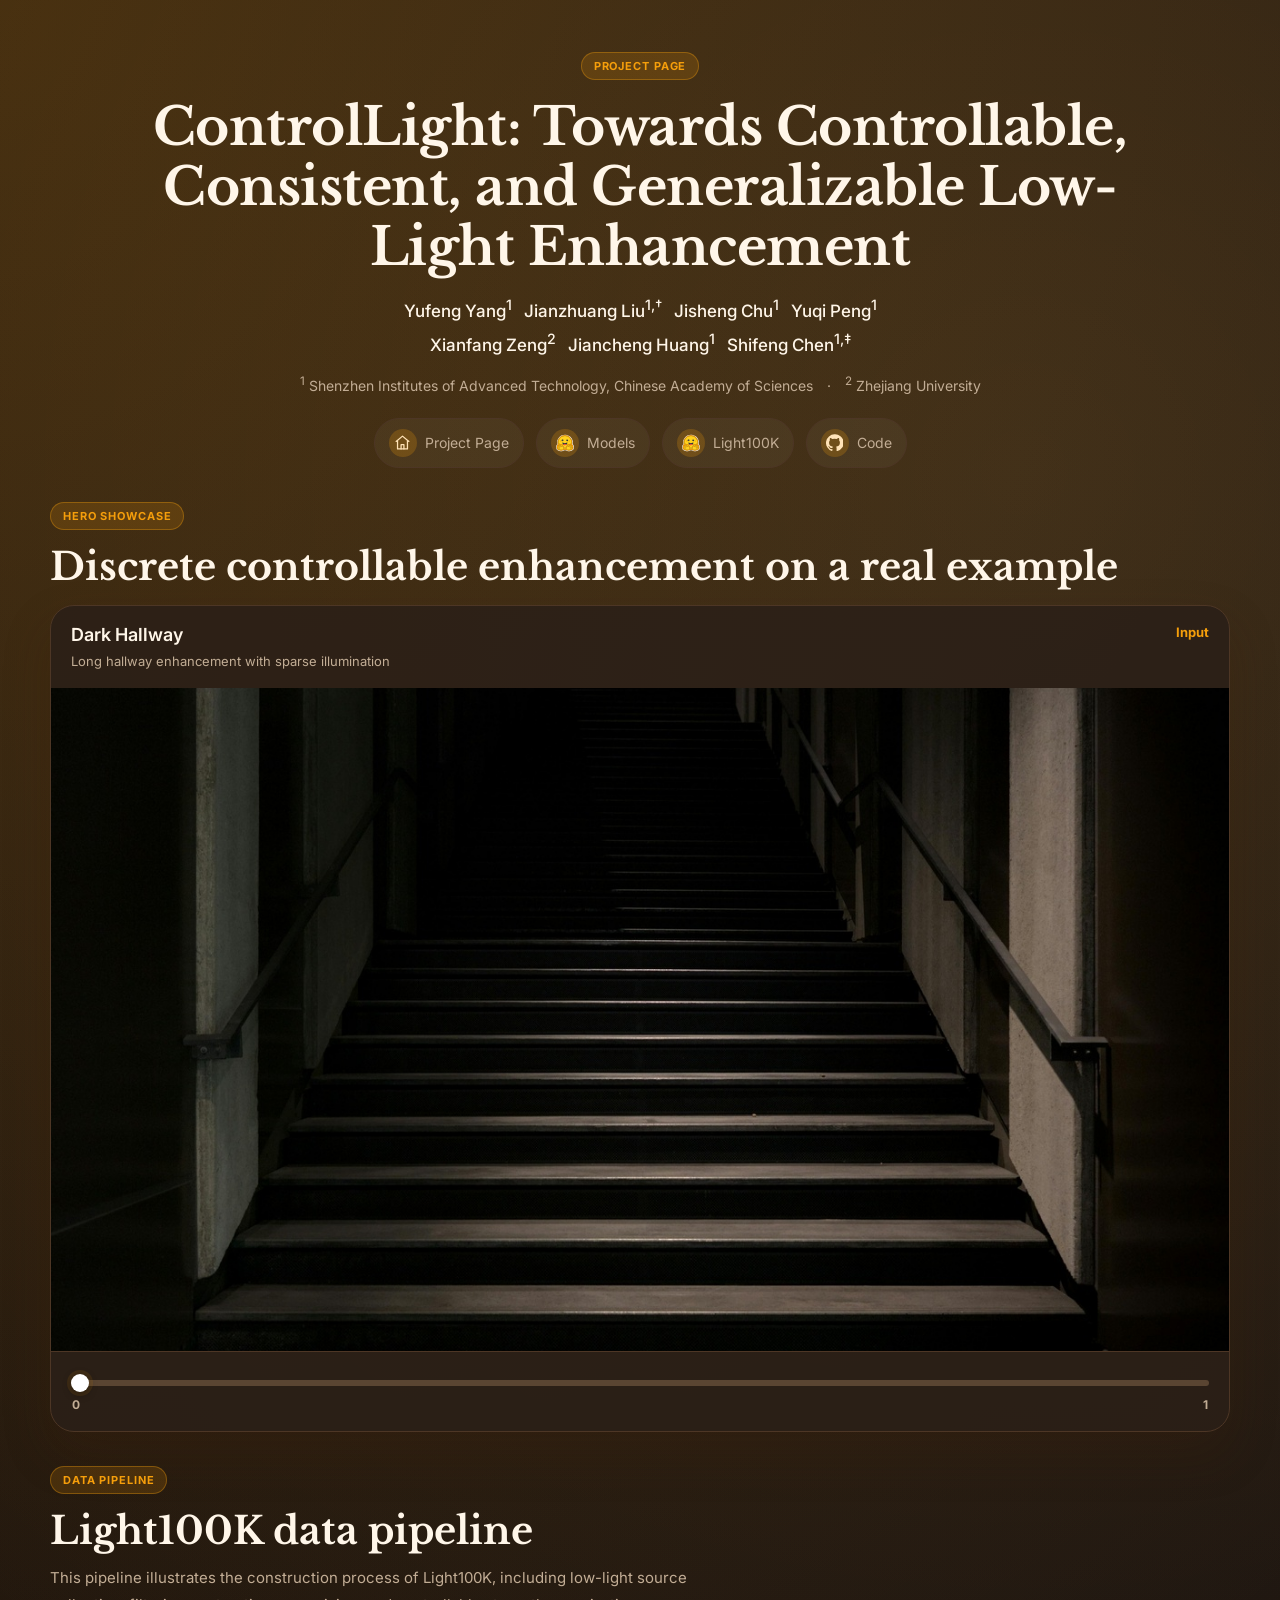
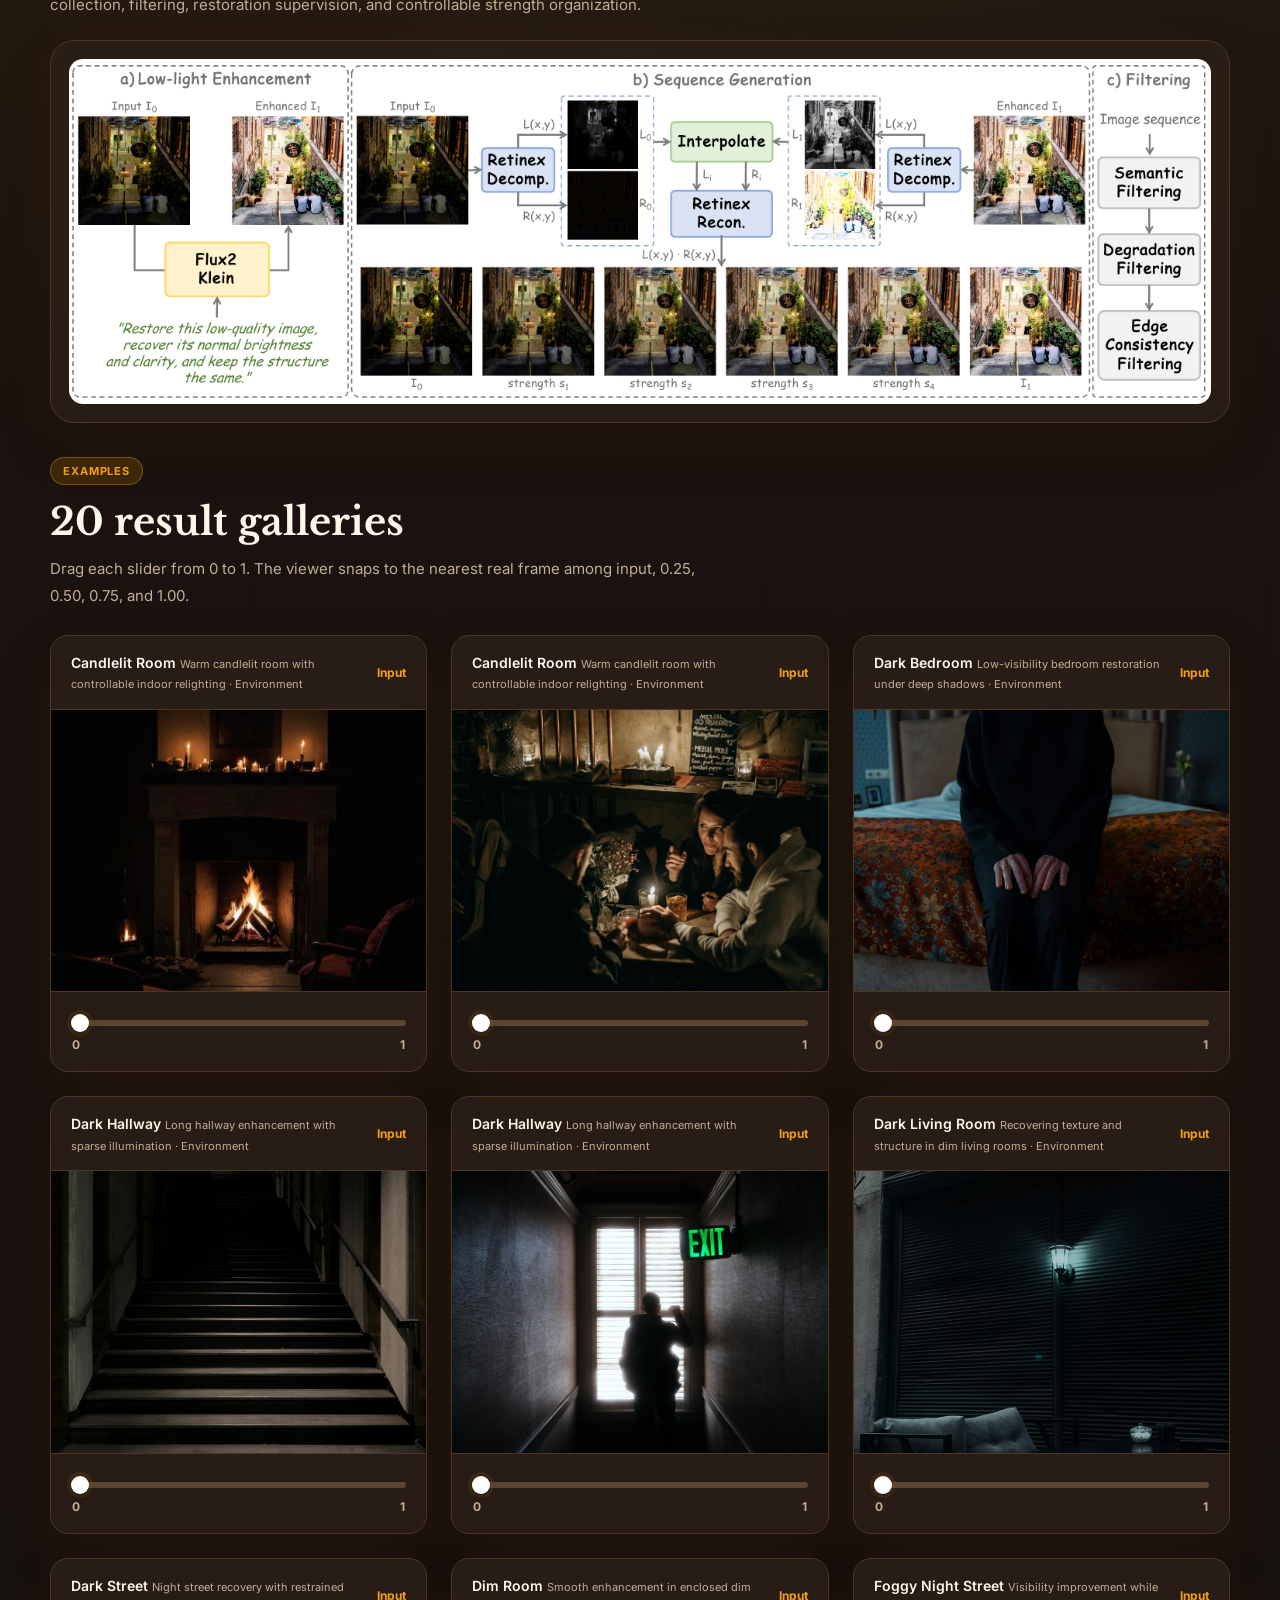
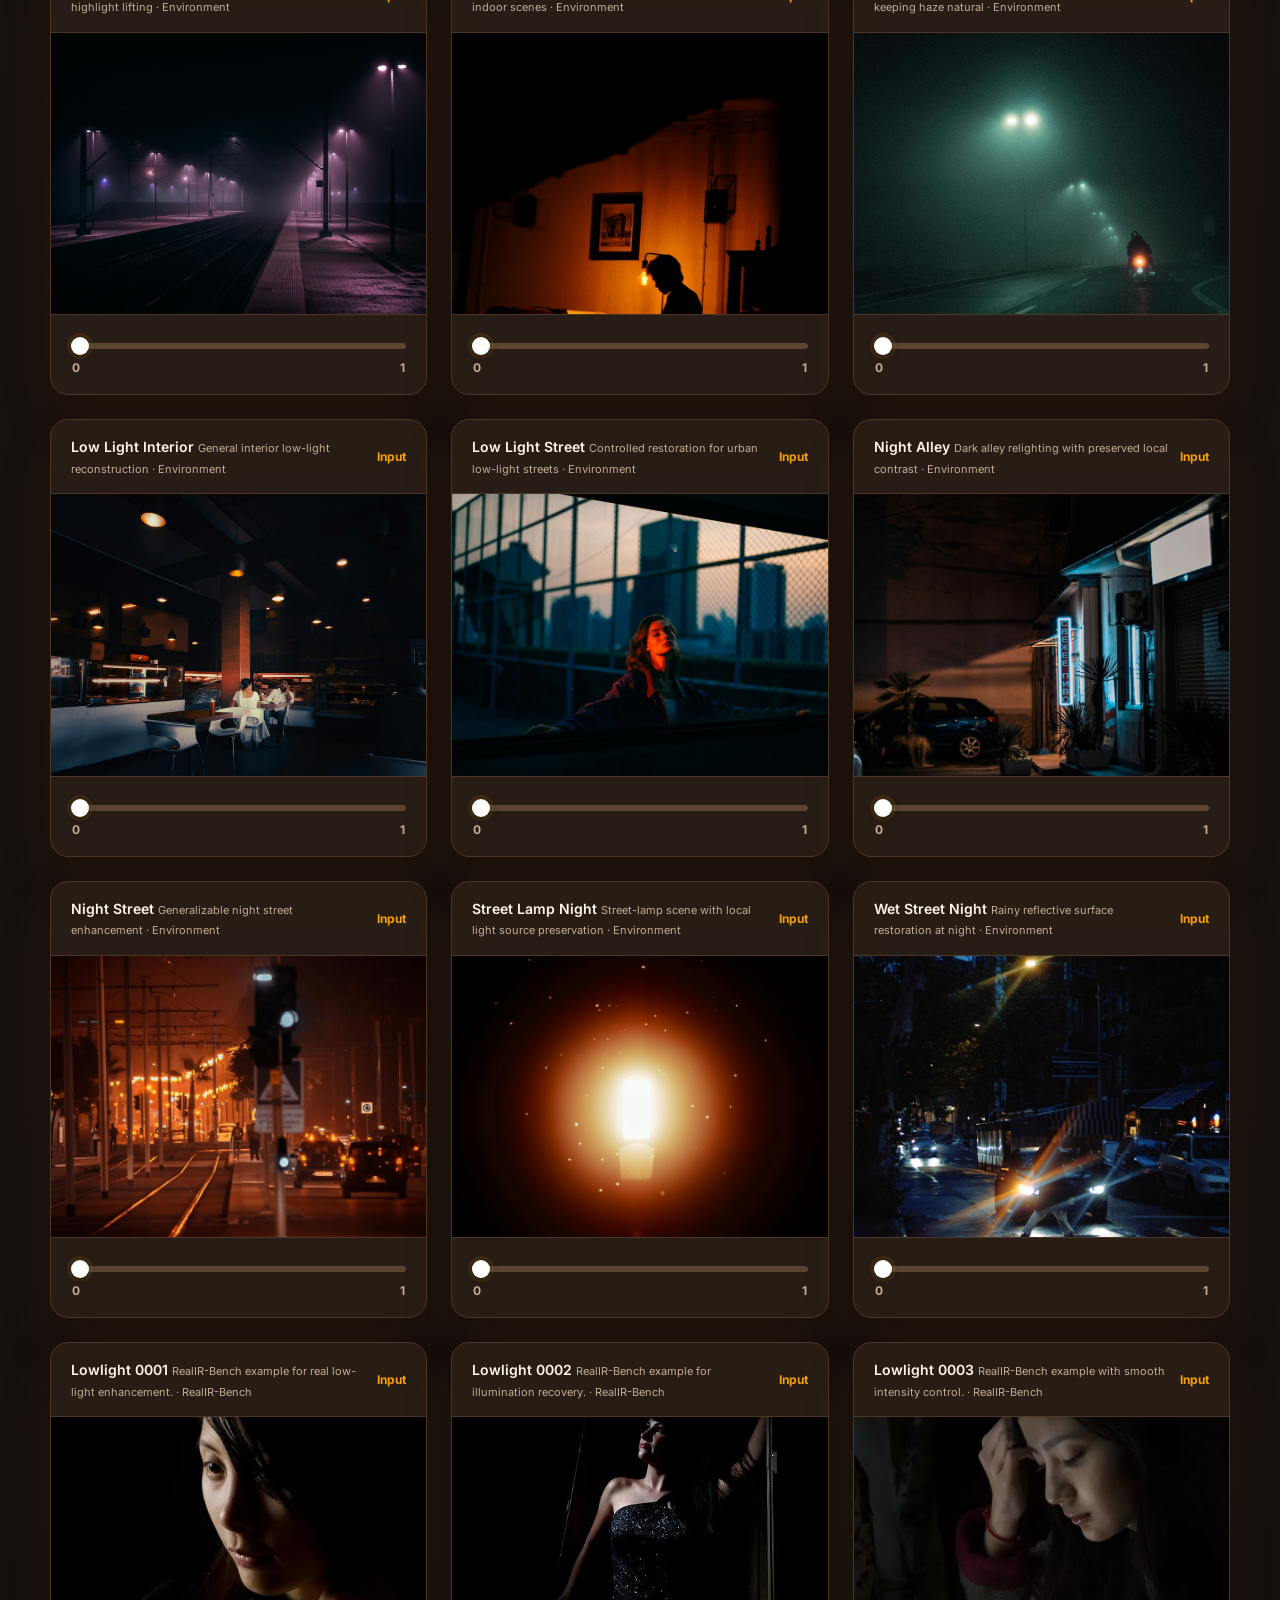
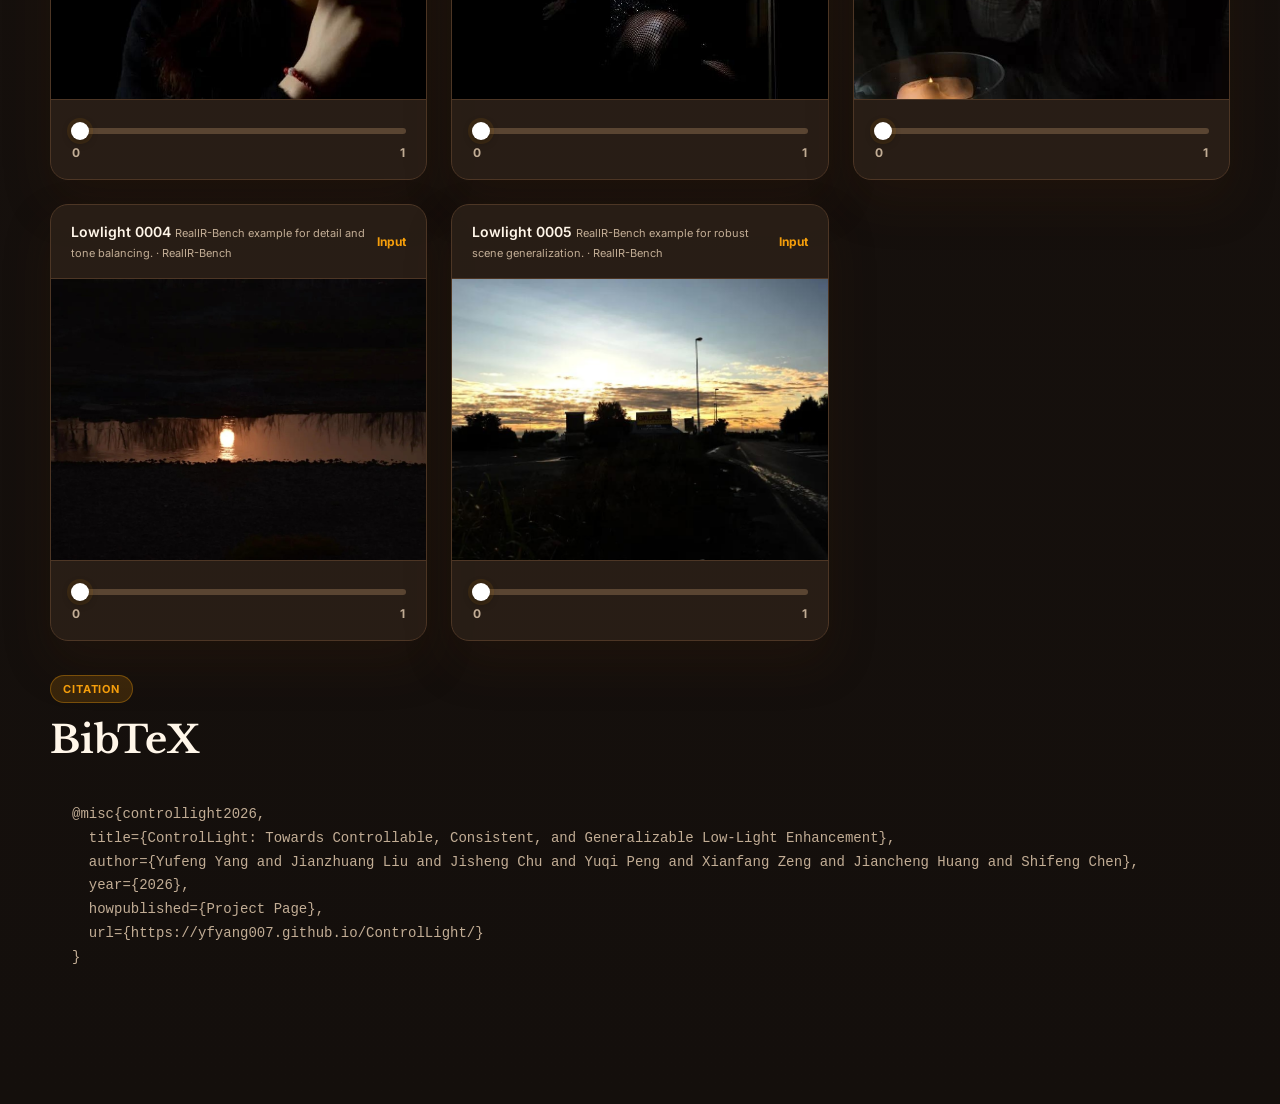
==== commit 2fb2f8f5: "Use official HF icons and nearest-frame sliders" ====
--- a/index.html
+++ b/index.html
@@ -32,10 +32,10 @@
               <span class="icon" aria-hidden="true"><svg viewBox="0 0 24 24" fill="none" stroke="currentColor" stroke-width="1.8" stroke-linecap="round" stroke-linejoin="round"><path d="M3 10.5 12 3l9 7.5"/><path d="M5 9.5V21h14V9.5"/><path d="M10 21v-6h4v6"/></svg></span><span>Project Page</span>
             </a>
             <a href="https://huggingface.co/ControlLight/ControlLight" class="link-pill">
-              <span class="icon hf-icon" aria-hidden="true"><svg viewBox="0 0 24 24"><circle cx="12" cy="12" r="10" fill="#FFD21E"/><circle cx="8.6" cy="9.2" r="1.15" fill="#3A2A10"/><circle cx="15.4" cy="9.2" r="1.15" fill="#3A2A10"/><path d="M8.2 14.2c1.05 1.15 2.25 1.72 3.8 1.72s2.75-.57 3.8-1.72" fill="none" stroke="#3A2A10" stroke-width="1.55" stroke-linecap="round"/><path d="M6.2 11.9c-1.9-.95-3.15-2.1-2.55-3.25.48-.92 1.9-.45 3.15.82" fill="none" stroke="#3A2A10" stroke-width="1.35" stroke-linecap="round"/><path d="M17.8 11.9c1.9-.95 3.15-2.1 2.55-3.25-.48-.92-1.9-.45-3.15.82" fill="none" stroke="#3A2A10" stroke-width="1.35" stroke-linecap="round"/></svg></span><span>Models</span>
+              <span class="icon hf-icon" aria-hidden="true"><img src="./assets/icons/hf-logo.svg" alt="" /></span><span>Models</span>
             </a>
             <a href="https://huggingface.co/datasets/ControlLight/Light100K" class="link-pill">
-              <span class="icon hf-icon" aria-hidden="true"><svg viewBox="0 0 24 24"><circle cx="12" cy="12" r="10" fill="#FFD21E"/><circle cx="8.6" cy="9.2" r="1.1" fill="#3A2A10"/><circle cx="15.4" cy="9.2" r="1.1" fill="#3A2A10"/><path d="M8 14.1c1.15 1.25 2.45 1.85 4 1.85s2.85-.6 4-1.85" fill="none" stroke="#3A2A10" stroke-width="1.45" stroke-linecap="round"/><path d="M6.4 18.2h11.2" stroke="#3A2A10" stroke-width="1.25" stroke-linecap="round" opacity=".55"/><path d="M7.8 5.8h8.4" stroke="#3A2A10" stroke-width="1.25" stroke-linecap="round" opacity=".55"/></svg></span><span>Light100K</span>
+              <span class="icon hf-icon" aria-hidden="true"><img src="./assets/icons/hf-logo.svg" alt="" /></span><span>Light100K</span>
             </a>
             <a href="https://github.com/yfyang007/ControlLight" class="link-pill">
               <span class="icon" aria-hidden="true"><svg viewBox="0 0 24 24" fill="currentColor"><path d="M12 .5a12 12 0 0 0-3.79 23.39c.6.11.82-.26.82-.58v-2.03c-3.34.73-4.04-1.42-4.04-1.42-.55-1.38-1.33-1.75-1.33-1.75-1.08-.74.08-.72.08-.72 1.2.08 1.83 1.22 1.83 1.22 1.06 1.82 2.79 1.29 3.47.99.11-.78.42-1.29.76-1.58-2.66-.31-5.47-1.31-5.47-5.86 0-1.29.47-2.35 1.23-3.18-.12-.3-.53-1.56.12-3.24 0 0 1-.32 3.3 1.21a11.5 11.5 0 0 1 6 0c2.3-1.53 3.29-1.21 3.29-1.21.66 1.68.25 2.94.13 3.24.77.83 1.23 1.89 1.23 3.18 0 4.56-2.81 5.55-5.49 5.85.43.37.81 1.1.81 2.23v3.3c0 .32.22.7.83.58A12 12 0 0 0 12 .5Z"/></svg></span><span>Code</span>
@@ -57,12 +57,11 @@
             </div>
             <div class="viewer-state" id="hero-state">Input</div>
           </div>
-          <div class="viewer-stage blend-stage">
-            <img class="blend-image blend-base" id="hero-image-base" src="./assets/paper_homepage/results/009_environment_pexels_low_light_diverse_1024_dark_hallway_pexels_30388195/input.jpg" alt="ControlLight hero example" />
-            <img class="blend-image blend-overlay" id="hero-image-overlay" src="./assets/paper_homepage/results/009_environment_pexels_low_light_diverse_1024_dark_hallway_pexels_30388195/alpha_0.25.png" alt="ControlLight hero interpolation overlay" />
+          <div class="viewer-stage">
+            <img id="hero-image" src="./assets/paper_homepage/results/009_environment_pexels_low_light_diverse_1024_dark_hallway_pexels_30388195/input.jpg" alt="ControlLight hero example" />
           </div>
           <div class="viewer-controls">
-            <input type="range" min="0" max="100" step="1" value="0" class="apple-slider blend-slider" id="hero-slider" aria-label="Enhancement strength" />
+            <input type="range" min="0" max="100" step="1" value="0" class="apple-slider result-slider" id="hero-slider" aria-label="Enhancement strength" />
             <div class="slider-ends">
               <span>0</span>
               <span>1</span>
@@ -73,38 +72,24 @@
 
       <section class="content-section">
         <div class="section-heading">
-          <span class="section-chip">Data Construction</span>
-          <h2>Light100K data construction and controllable supervision design</h2>
+          <span class="section-chip">Data Pipeline</span>
+          <h2>Light100K data pipeline</h2>
           <p>
-            We build a large-scale low-light data pipeline that supports explicit enhancement control, stable structure recovery,
-            and generalizable restoration learning across diverse real scenes.
+            This pipeline illustrates the construction process of Light100K, including low-light source collection, filtering,
+            restoration supervision, and controllable strength organization.
           </p>
         </div>
         <div class="figure-card card-surface">
-          <img src="./assets/paper_homepage/figures/framework.png" alt="ControlLight data construction figure" />
-        </div>
-      </section>
-
-      <section class="content-section">
-        <div class="section-heading">
-          <span class="section-chip">Model Pipeline</span>
-          <h2>ControlLight model pipeline</h2>
-          <p>
-            ControlLight introduces a controllable enhancement axis while maintaining consistent restoration behavior and strong
-            generalization across indoor, urban, weather, and benchmark low-light settings.
-          </p>
-        </div>
-        <div class="figure-card card-surface">
-          <img src="./assets/paper_homepage/figures/pipeline.png" alt="ControlLight model pipeline figure" />
+          <img src="./assets/paper_homepage/figures/pipeline.png" alt="ControlLight data pipeline figure" />
         </div>
       </section>
 
       <section class="content-section" id="gallery">
         <div class="section-heading">
           <span class="section-chip">Examples</span>
-          <h2>20 discrete result galleries</h2>
+          <h2>20 result galleries</h2>
           <p>
-            Drag each slider from 0 to 1 to smoothly blend across five real outputs: input, 0.25, 0.50, 0.75, and 1.00.
+            Drag each slider from 0 to 1. The viewer snaps to the nearest real frame among input, 0.25, 0.50, 0.75, and 1.00.
           </p>
         </div>
         <div class="grid-container" id="gallery-grid"></div>
@@ -134,12 +119,11 @@
           </div>
           <div class="val-indicator">Input</div>
         </div>
-        <div class="image-container blend-stage">
-          <img class="target-img blend-image blend-base" alt="" />
-          <img class="target-img-overlay blend-image blend-overlay" alt="" />
+        <div class="image-container">
+          <img class="target-img" alt="" />
         </div>
         <div class="card-footer">
-          <input type="range" min="0" max="100" step="1" value="0" class="apple-slider blend-slider" aria-label="Enhancement strength" />
+          <input type="range" min="0" max="100" step="1" value="0" class="apple-slider result-slider" aria-label="Enhancement strength" />
           <div class="slider-ends">
             <span>0</span>
             <span>1</span>
--- a/styles.css
+++ b/styles.css
@@ -101,8 +101,8 @@
   background: rgba(255, 244, 224, 0.075);
 }
 .link-pill .icon {
-  width: 22px;
-  height: 22px;
+  width: 28px;
+  height: 28px;
   display: inline-grid;
   place-items: center;
   border-radius: 999px;
@@ -111,8 +111,8 @@
   flex: 0 0 auto;
 }
 .link-pill .icon svg {
-  width: 14px;
-  height: 14px;
+  width: 17px;
+  height: 17px;
   display: block;
 }
 .section-heading h2 {
@@ -167,23 +167,10 @@
   aspect-ratio: 16 / 9;
 }
 .image-container { aspect-ratio: 4 / 3; }
-.blend-stage {
-  isolation: isolate;
-}
-.blend-image {
-  position: absolute;
-  inset: 0;
+.viewer-stage img, .image-container img {
   width: 100%;
   height: 100%;
   object-fit: cover;
-  transition: opacity 0.08s linear;
-}
-.blend-base {
-  z-index: 1;
-}
-.blend-overlay {
-  z-index: 2;
-  opacity: 0;
 }
 .viewer-controls, .card-footer {
   padding: 18px 20px 20px;
@@ -219,7 +206,7 @@
   box-shadow: 0 2px 9px rgba(0, 0, 0, 0.38), 0 0 0 4px rgba(245, 158, 11, 0.10);
 }
 .slider-ends {
-  margin-top: 8px;
+  margin-top: 9px;
   display: flex;
   justify-content: space-between;
   align-items: center;
@@ -227,9 +214,8 @@
   font-size: 12px;
   font-weight: 700;
   line-height: 1;
-}
-.slider-ends span:first-child { transform: translateX(-1px); }
-.slider-ends span:last-child { transform: translateX(1px); }
+  padding: 0 1px;
+}
 .figure-card { margin-top: 22px; padding: 18px; }
 .figure-card img { width: 100%; border-radius: 14px; }
 .grid-container {
@@ -276,4 +262,8 @@
   .viewer-topbar { flex-direction: column; }
 }
 
-.hf-icon svg { width: 15px; height: 15px; }
+.hf-icon img {
+  width: 22px;
+  height: 22px;
+  display: block;
+}
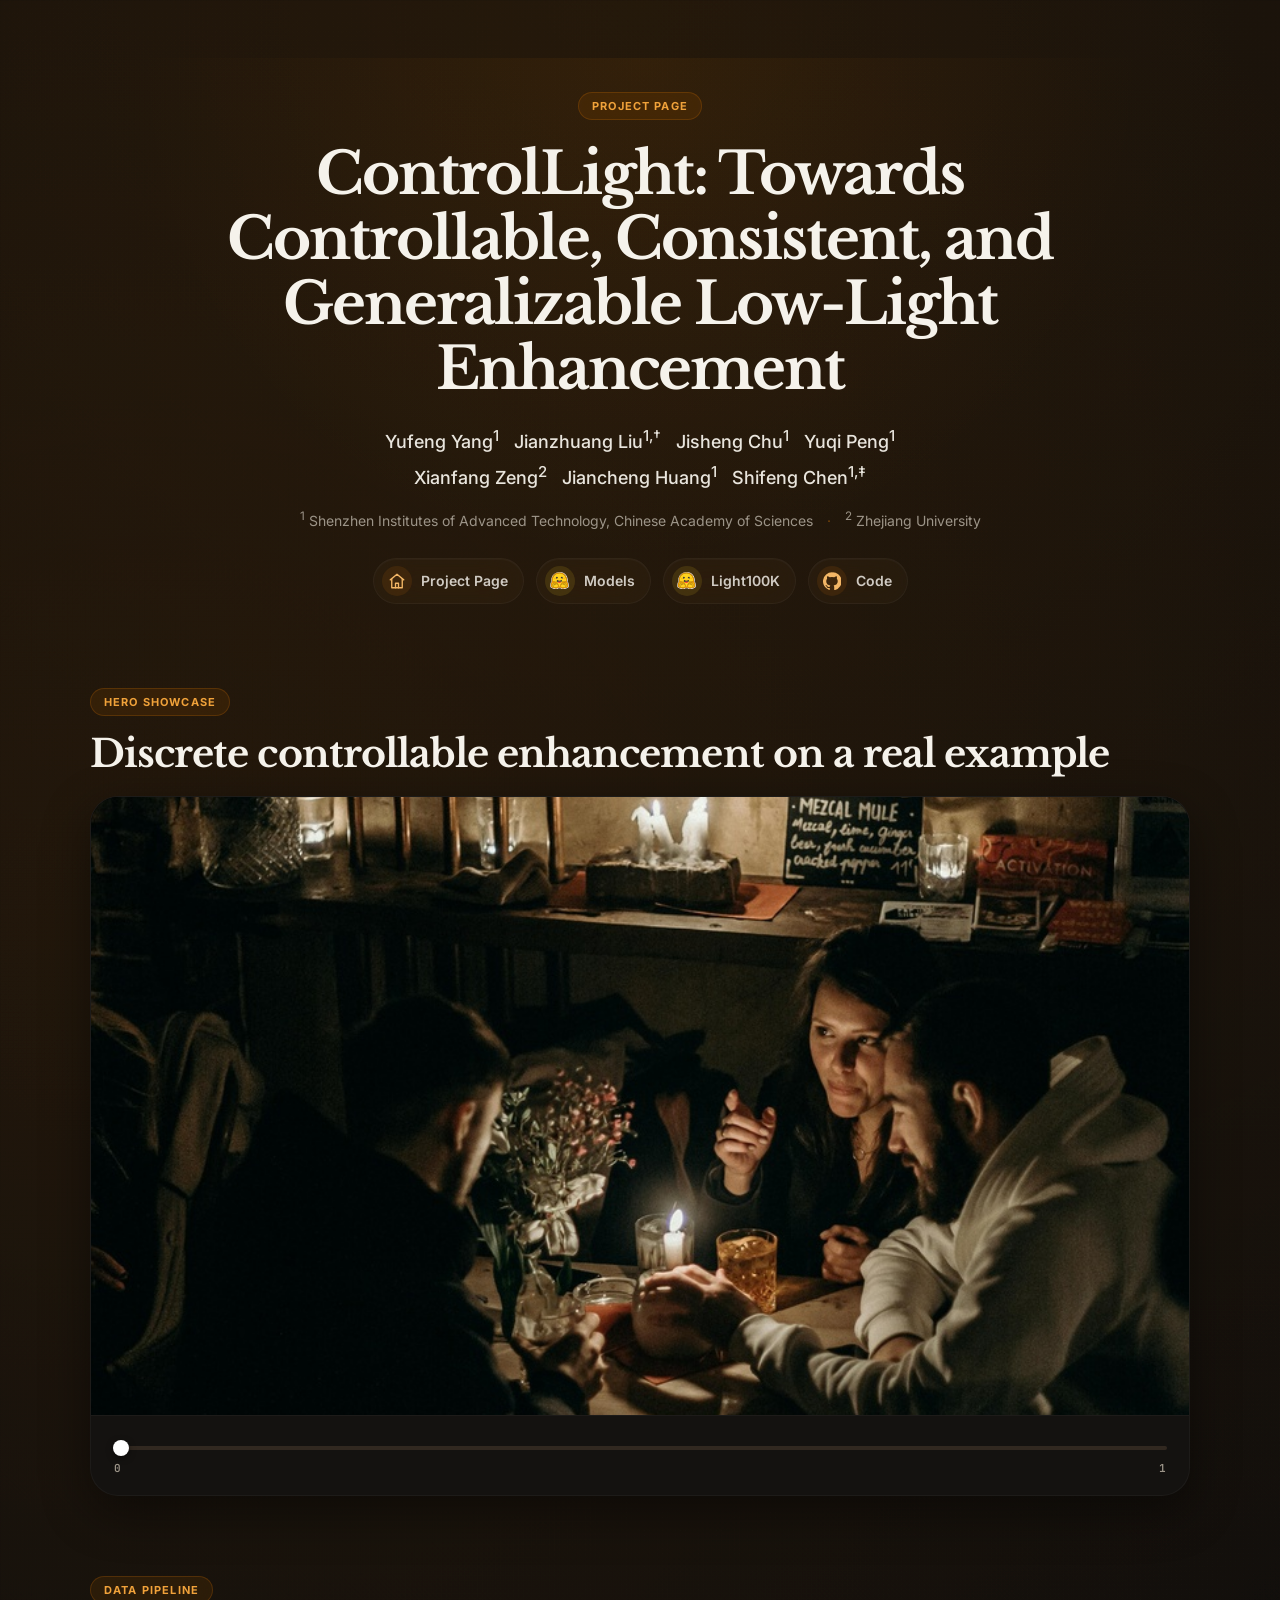
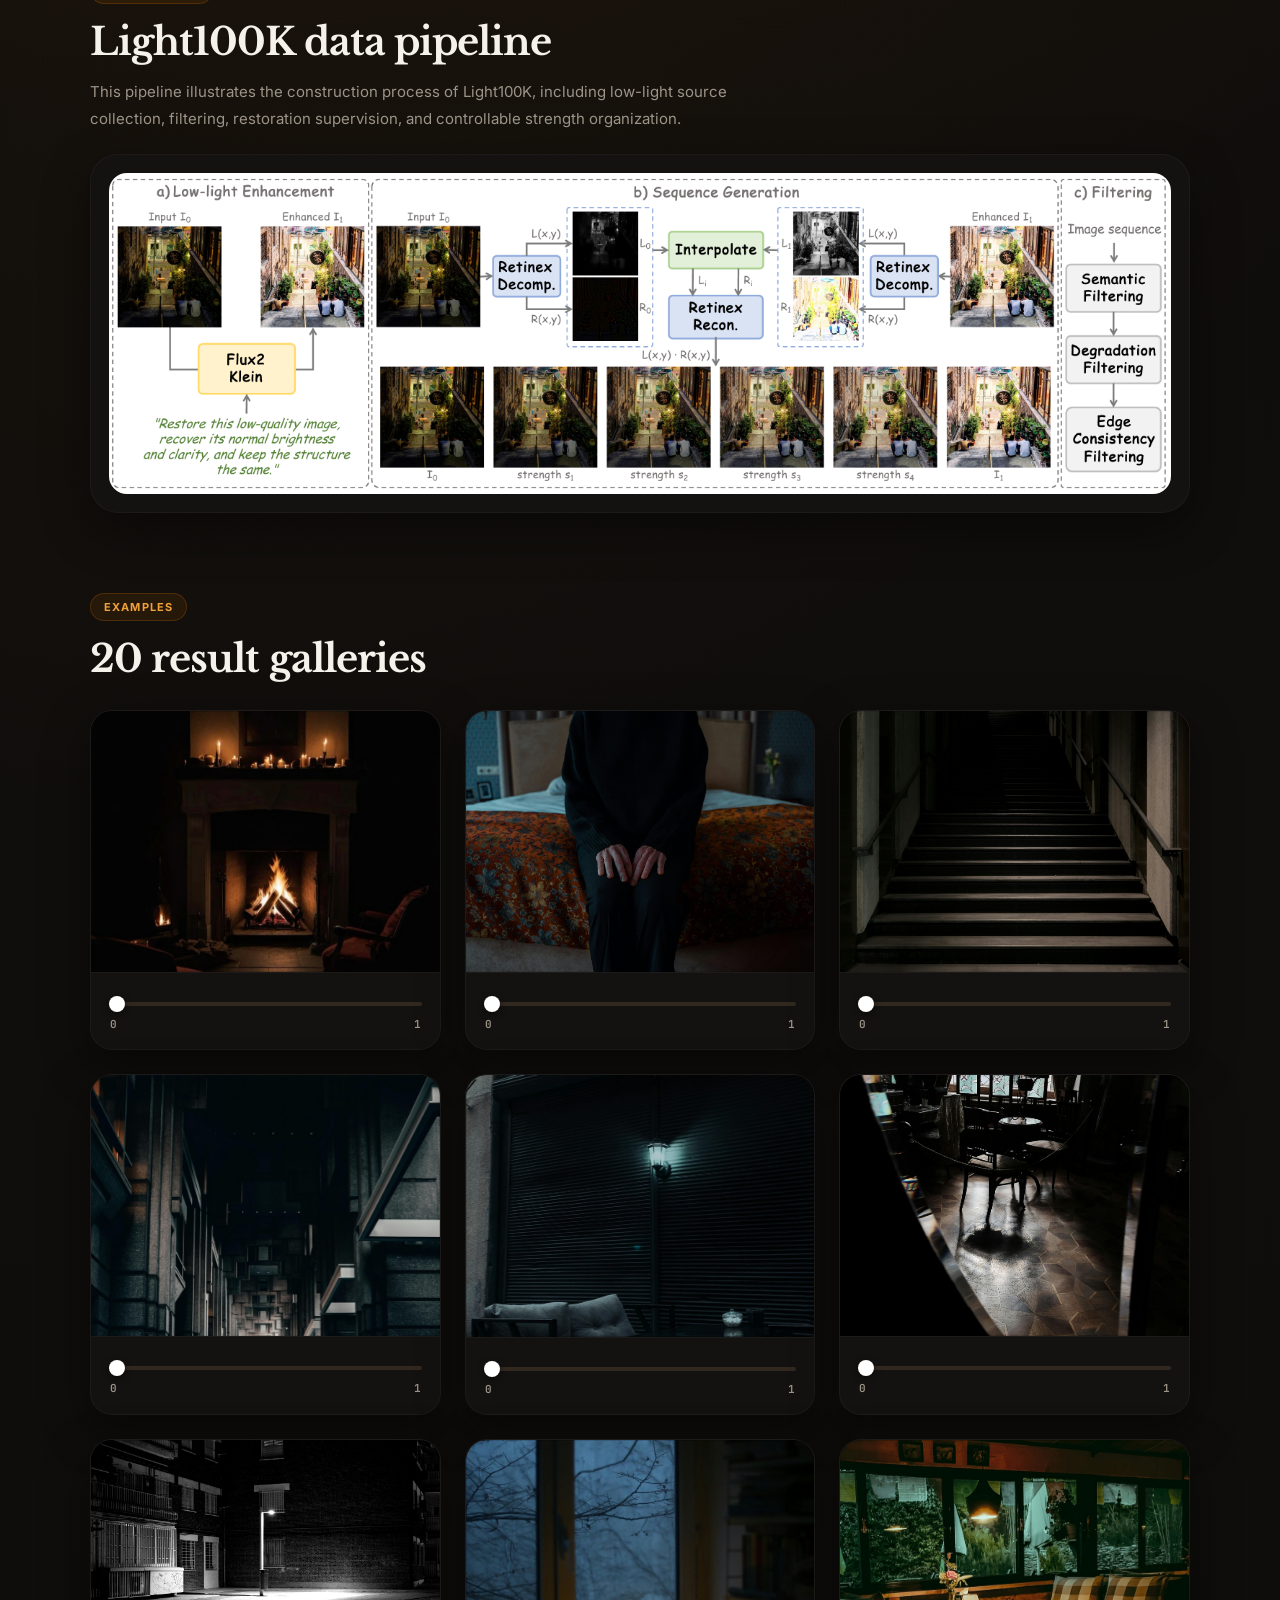
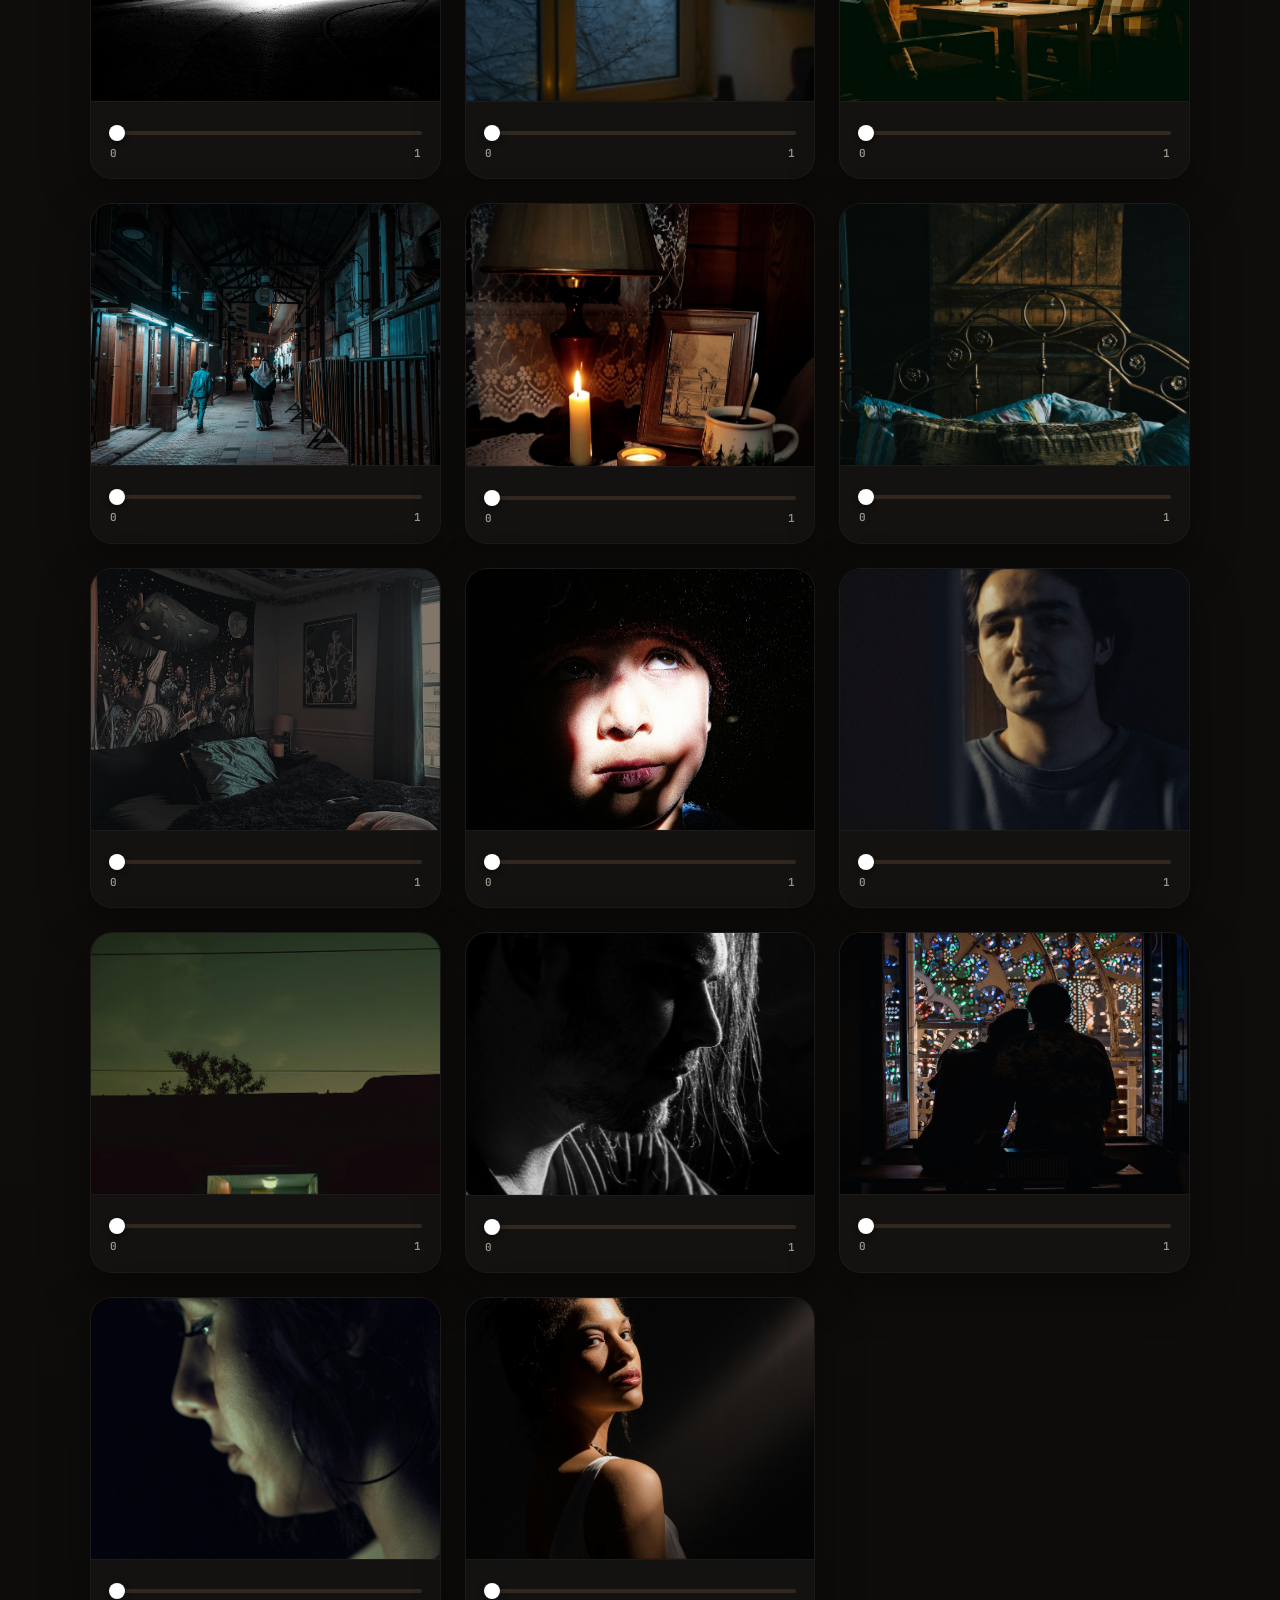
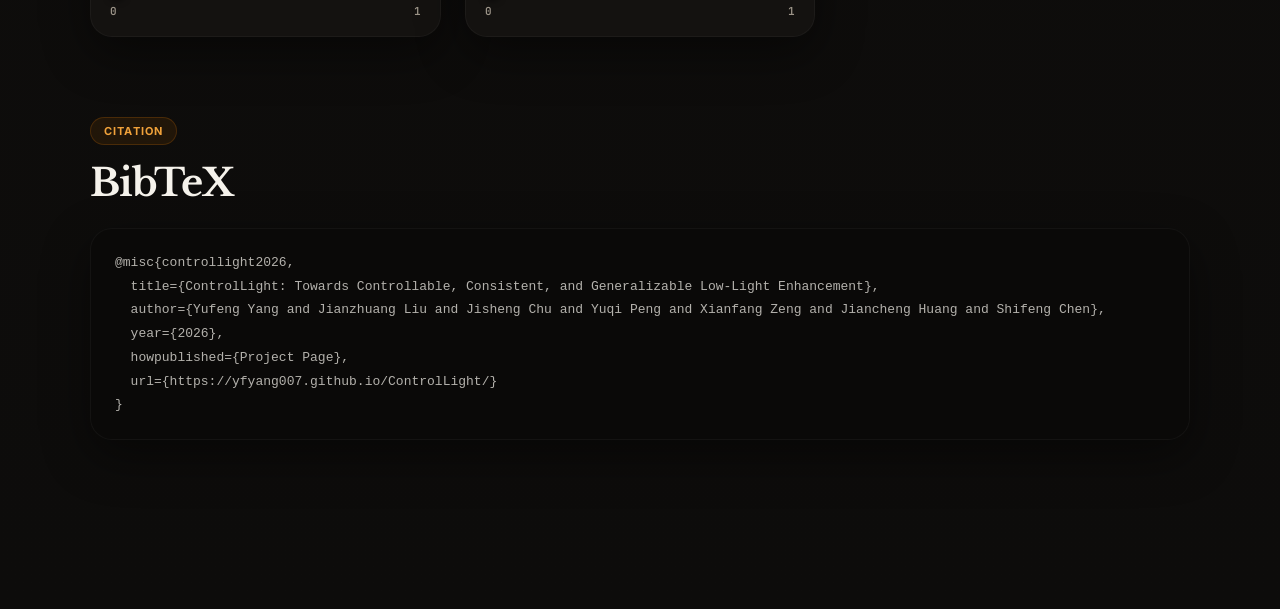
==== commit 3214192e: "Update homepage showcase samples" ====
--- a/index.html
+++ b/index.html
@@ -50,15 +50,8 @@
           <h2>Discrete controllable enhancement on a real example</h2>
         </div>
         <div class="hero-viewer card-surface">
-          <div class="viewer-topbar">
-            <div>
-              <p class="viewer-title" id="hero-title">Dark Hallway</p>
-              <p class="viewer-subtitle" id="hero-subtitle">Long hallway enhancement with sparse illumination</p>
-            </div>
-            <div class="viewer-state" id="hero-state">Input</div>
-          </div>
           <div class="viewer-stage">
-            <img id="hero-image" src="./assets/paper_homepage/results/009_environment_pexels_low_light_diverse_1024_dark_hallway_pexels_30388195/input.jpg" alt="ControlLight hero example" />
+            <img id="hero-image" src="./assets/paper_homepage/results/002_environment_pexels_low_light_diverse_1024_candlelit_room_pexels_4547566/input.jpg" alt="ControlLight hero example" />
           </div>
           <div class="viewer-controls">
             <input type="range" min="0" max="100" step="1" value="0" class="apple-slider result-slider" id="hero-slider" aria-label="Enhancement strength" />
@@ -88,9 +81,6 @@
         <div class="section-heading">
           <span class="section-chip">Examples</span>
           <h2>20 result galleries</h2>
-          <p>
-            Drag each slider from 0 to 1. The viewer snaps to the nearest real frame among input, 0.25, 0.50, 0.75, and 1.00.
-          </p>
         </div>
         <div class="grid-container" id="gallery-grid"></div>
       </section>
@@ -112,13 +102,6 @@
 
     <template id="interactive-card-template">
       <article class="interactive-card card-surface">
-        <div class="card-header">
-          <div class="card-title-group">
-            <span class="card-title"></span>
-            <span class="card-subtitle"></span>
-          </div>
-          <div class="val-indicator">Input</div>
-        </div>
         <div class="image-container">
           <img class="target-img" alt="" />
         </div>
--- a/styles.css
+++ b/styles.css
@@ -1,269 +1,445 @@
-@import url('https://fonts.googleapis.com/css2?family=Inter:wght@400;500;600;700&family=Libre+Baskerville:wght@400;700&display=swap');
+@import url('https://fonts.googleapis.com/css2?family=Inter:wght@400;500;600;700;800&family=Libre+Baskerville:wght@400;700&family=JetBrains+Mono:wght@400;500;600&display=swap');
 
 :root {
-  --sans: 'Inter', -apple-system, BlinkMacSystemFont, 'Segoe UI', Roboto, sans-serif;
-  --serif: 'Libre Baskerville', Georgia, serif;
-  --bg-color: #19120e;
-  --card-bg-soft: rgba(43, 31, 23, 0.88);
-  --text-primary: #fff6e9;
-  --text-secondary: #c2ad95;
-  --accent-color: #f59e0b;
-  --accent-track: #5a4532;
-  --border-color: #4d3625;
-  --shadow: 0 22px 48px rgba(65, 32, 7, 0.22);
-}
-
-* { box-sizing: border-box; margin: 0; padding: 0; }
-html { scroll-behavior: smooth; }
+  color-scheme: dark;
+  --font-sans: 'Inter', -apple-system, BlinkMacSystemFont, 'Segoe UI', Roboto, sans-serif;
+  --font-serif: 'Libre Baskerville', Georgia, serif;
+  --font-mono: 'JetBrains Mono', 'SFMono-Regular', Consolas, monospace;
+
+  --body-bg: #0d0c0b;
+  --card-surface: #141210;
+  --card-surface-2: #181512;
+  --text-primary: #f5f2eb;
+  --text-secondary: #9c9488;
+  --accent-color: #d97706;
+  --accent-soft: rgba(217, 119, 6, 0.12);
+  --accent-border: rgba(217, 119, 6, 0.2);
+  --track-rest: #312820;
+  --hairline: rgba(255, 255, 255, 0.04);
+  --shadow-card: 0 16px 48px rgba(0, 0, 0, 0.45);
+  --radius-xl: 28px;
+  --radius-lg: 22px;
+  --radius-md: 16px;
+}
+
+* {
+  box-sizing: border-box;
+  margin: 0;
+  padding: 0;
+}
+
+html {
+  scroll-behavior: smooth;
+  background: var(--body-bg);
+}
+
 body {
-  font-family: var(--sans);
-  background: radial-gradient(circle at top left, rgba(245, 158, 11, 0.18), transparent 34%), radial-gradient(circle at 80% 8%, rgba(255, 214, 133, 0.10), transparent 28%), linear-gradient(180deg, #1c130e 0%, #19120e 45%, #140f0c 100%);
+  min-height: 100vh;
+  font-family: var(--font-sans);
   color: var(--text-primary);
-  min-height: 100vh;
+  background:
+    radial-gradient(circle at 50% 0%, rgba(217, 119, 6, 0.10) 0%, transparent 34%),
+    radial-gradient(circle at 12% 18%, rgba(217, 119, 6, 0.06) 0%, transparent 32%),
+    linear-gradient(180deg, #0d0c0b 0%, #100e0c 44%, #0d0c0b 100%);
   -webkit-font-smoothing: antialiased;
-}
-img { display: block; max-width: 100%; }
-a { color: inherit; text-decoration: none; }
+  text-rendering: optimizeLegibility;
+}
+
+img {
+  display: block;
+  max-width: 100%;
+}
+
+a {
+  color: inherit;
+  text-decoration: none;
+}
 
 .page-shell {
-  width: min(1180px, calc(100% - 40px));
+  width: min(1100px, calc(100% - 40px));
   margin: 0 auto;
-  padding: 52px 0 80px;
-}
-
-.hero-section, .hero-slider-section, .content-section { margin-bottom: 34px; }
-.card-surface {
-  background: var(--card-bg-soft);
-  border: 1px solid var(--border-color);
-  box-shadow: var(--shadow);
-}
-.eyebrow, .section-chip {
-  display: inline-block;
-  color: var(--accent-color);
-  background: rgba(245, 158, 11, 0.16);
-  border: 1px solid rgba(245, 158, 11, 0.34);
+  padding: 58px 0 96px;
+}
+
+.hero-section,
+.hero-slider-section,
+.content-section {
+  margin-bottom: 80px;
+}
+
+.hero-section {
+  position: relative;
+  padding: 34px 0 4px;
+  background: radial-gradient(circle at top, rgba(217, 119, 6, 0.08) 0%, transparent 65%);
+  border-radius: var(--radius-xl);
+}
+
+.hero-copy {
+  max-width: 1040px;
+  margin: 0 auto;
+  text-align: center;
+}
+
+.eyebrow,
+.section-chip {
+  display: inline-flex;
+  align-items: center;
+  justify-content: center;
+  min-height: 28px;
+  padding: 6px 13px;
+  border: 1px solid rgba(217, 119, 6, 0.22);
   border-radius: 999px;
-  padding: 6px 12px;
+  background: rgba(217, 119, 6, 0.10);
+  color: #f0a23a;
   font-size: 11px;
   font-weight: 700;
-  letter-spacing: 0.08em;
+  letter-spacing: 0.105em;
   text-transform: uppercase;
-}
-.hero-copy {
-  text-align: center;
-  max-width: 1020px;
-  margin: 0 auto;
-}
+  backdrop-filter: blur(16px) saturate(130%);
+  -webkit-backdrop-filter: blur(16px) saturate(130%);
+}
+
 .hero-copy h1 {
-  margin-top: 18px;
-  font-family: var(--serif);
-  font-size: clamp(30px, 4.2vw, 52px);
-  line-height: 1.15;
-  letter-spacing: -0.5px;
-}
+  margin: 22px auto 0;
+  max-width: 980px;
+  font-family: var(--font-serif);
+  font-size: clamp(32px, 4.7vw, 58px);
+  line-height: 1.12;
+  letter-spacing: -0.035em;
+  font-weight: 700;
+  color: var(--text-primary);
+}
+
 .authors {
-  margin-top: 16px;
-  font-size: 17px;
-  line-height: 1.75;
-  color: var(--text-primary);
+  margin-top: 20px;
+  font-size: clamp(15px, 1.55vw, 18px);
+  line-height: 1.85;
   font-weight: 500;
-}
-.authors-line-2 { margin-top: 0; }
+  color: rgba(245, 242, 235, 0.94);
+}
+
+.authors-line-2 {
+  margin-top: 0;
+}
+
 .affiliations {
-  margin-top: 12px;
+  margin: 12px auto 0;
+  max-width: 900px;
   color: var(--text-secondary);
   font-size: 14px;
-  line-height: 1.7;
-}
-.separator { margin: 0 10px; }
+  line-height: 1.75;
+}
+
+.separator {
+  margin: 0 10px;
+  color: rgba(217, 119, 6, 0.45);
+}
+
 .paper-links {
-  margin-top: 20px;
+  margin-top: 24px;
   display: flex;
   flex-wrap: wrap;
   justify-content: center;
   gap: 12px;
 }
+
 .link-pill {
   display: inline-flex;
   align-items: center;
-  gap: 8px;
-  padding: 10px 14px;
+  gap: 9px;
+  min-height: 42px;
+  padding: 7px 15px 7px 8px;
+  border: 1px solid var(--hairline);
   border-radius: 999px;
-  border: 1px solid var(--border-color);
-  background: rgba(255, 244, 224, 0.045);
-  color: var(--text-secondary);
+  background: rgba(255, 255, 255, 0.025);
+  color: rgba(245, 242, 235, 0.82);
   font-size: 14px;
-  transition: transform 0.18s ease, border-color 0.18s ease, background 0.18s ease;
-}
+  font-weight: 600;
+  box-shadow: inset 0 1px 0 rgba(255, 255, 255, 0.025);
+  backdrop-filter: blur(18px) saturate(140%);
+  -webkit-backdrop-filter: blur(18px) saturate(140%);
+  transition: transform 220ms ease, border-color 220ms ease, background 220ms ease, color 220ms ease;
+}
+
 .link-pill:hover {
-  transform: translateY(-1px);
-  border-color: rgba(245, 158, 11, 0.48);
-  background: rgba(255, 244, 224, 0.075);
-}
+  transform: translateY(-2px);
+  border-color: rgba(217, 119, 6, 0.35);
+  background: rgba(217, 119, 6, 0.12);
+  color: var(--text-primary);
+}
+
 .link-pill .icon {
-  width: 28px;
-  height: 28px;
+  width: 30px;
+  height: 30px;
   display: inline-grid;
   place-items: center;
+  flex: 0 0 auto;
   border-radius: 999px;
-  background: rgba(245, 158, 11, 0.22);
-  color: #ffe3b7;
-  flex: 0 0 auto;
-}
+  background: rgba(217, 119, 6, 0.12);
+  color: #f3b666;
+}
+
 .link-pill .icon svg {
-  width: 17px;
-  height: 17px;
+  width: 18px;
+  height: 18px;
   display: block;
 }
+
+.hf-icon {
+  background: rgba(255, 210, 30, 0.12) !important;
+}
+
+.hf-icon img {
+  width: 23px;
+  height: 23px;
+  display: block;
+}
+
+.card-surface,
+.figure-card,
+.interactive-card,
+.citation-block,
+.hero-viewer {
+  background: var(--card-surface);
+  border: 1px solid var(--hairline);
+  box-shadow: var(--shadow-card);
+}
+
+.hero-viewer,
+.figure-card {
+  border-radius: var(--radius-xl);
+  overflow: hidden;
+}
+
+.hero-viewer {
+  transition: transform 240ms ease, border-color 240ms ease, box-shadow 240ms ease;
+}
+
+.hero-viewer:hover,
+.figure-card:hover,
+.interactive-card:hover {
+  transform: translateY(-2px);
+  border-color: var(--accent-border);
+}
+
+.section-heading {
+  margin-bottom: 22px;
+}
+
 .section-heading h2 {
-  margin-top: 14px;
-  font-family: var(--serif);
-  font-size: clamp(24px, 3vw, 38px);
-  line-height: 1.2;
-}
+  margin-top: 16px;
+  font-family: var(--font-serif);
+  font-size: clamp(24px, 3.2vw, 38px);
+  line-height: 1.18;
+  letter-spacing: -0.025em;
+  color: var(--text-primary);
+}
+
 .section-heading p {
-  margin-top: 12px;
-  max-width: 72ch;
+  margin-top: 13px;
+  max-width: 74ch;
   color: var(--text-secondary);
   font-size: 15px;
-  line-height: 1.75;
-}
-.compact-heading { margin-bottom: 16px; }
-.hero-viewer, .figure-card {
-  border-radius: 24px;
-  overflow: hidden;
-}
+  line-height: 1.8;
+}
+
+.compact-heading {
+  margin-bottom: 20px;
+}
+
 .viewer-topbar {
   display: flex;
+  align-items: flex-start;
   justify-content: space-between;
-  gap: 16px;
-  align-items: flex-start;
-  padding: 18px 20px 0;
-}
+  gap: 18px;
+  padding: 20px 22px 0;
+}
+
 .viewer-title {
+  color: var(--text-primary);
   font-size: 18px;
-  font-weight: 600;
-}
+  font-weight: 700;
+  letter-spacing: -0.01em;
+}
+
 .viewer-subtitle {
   margin-top: 6px;
   color: var(--text-secondary);
   font-size: 13px;
-  line-height: 1.6;
-}
-.viewer-state {
-  color: var(--accent-color);
-  font-size: 13px;
-  font-weight: 700;
-  white-space: nowrap;
-}
-.viewer-stage, .image-container {
+  line-height: 1.55;
+}
+
+.viewer-stage,
+.image-container {
   position: relative;
   width: 100%;
-  background: #100a06;
   overflow: hidden;
-}
+  background: #070605;
+}
+
 .viewer-stage {
-  margin-top: 16px;
   aspect-ratio: 16 / 9;
 }
-.image-container { aspect-ratio: 4 / 3; }
-.viewer-stage img, .image-container img {
+
+.image-container {
+  aspect-ratio: 4 / 3;
+}
+
+.viewer-stage img,
+.image-container img {
   width: 100%;
   height: 100%;
   object-fit: cover;
-}
-.viewer-controls, .card-footer {
-  padding: 18px 20px 20px;
-  border-top: 1px solid var(--border-color);
-}
+  transform: translateZ(0);
+  backface-visibility: hidden;
+}
+
+.viewer-controls,
+.card-footer {
+  padding: 18px 22px 21px;
+  border-top: 1px solid var(--hairline);
+}
+
 .apple-slider {
+  --pct: 0%;
   -webkit-appearance: none;
   appearance: none;
   width: 100%;
-  height: 6px;
-  margin-top: 10px;
+  height: 4px;
   border-radius: 999px;
   outline: none;
   cursor: pointer;
-  background: linear-gradient(to right, var(--accent-color) 0%, var(--accent-color) var(--pct, 0%), var(--accent-track) var(--pct, 0%), var(--accent-track) 100%);
-}
+  background: linear-gradient(
+    to right,
+    var(--accent-color) 0%,
+    var(--accent-color) var(--pct),
+    var(--track-rest) var(--pct),
+    var(--track-rest) 100%
+  );
+}
+
 .apple-slider::-webkit-slider-thumb {
   -webkit-appearance: none;
   appearance: none;
-  width: 18px;
-  height: 18px;
+  width: 16px;
+  height: 16px;
+  border: none;
   border-radius: 50%;
-  background: #fff;
+  background: #ffffff;
+  box-shadow: 0 2px 6px rgba(0, 0, 0, 0.5);
+  transition: transform 140ms ease, box-shadow 140ms ease;
+}
+
+.apple-slider:hover::-webkit-slider-thumb,
+.apple-slider:active::-webkit-slider-thumb {
+  transform: scale(1.25);
+  box-shadow: 0 3px 10px rgba(0, 0, 0, 0.55), 0 0 0 5px rgba(217, 119, 6, 0.10);
+}
+
+.apple-slider::-moz-range-thumb {
+  width: 16px;
+  height: 16px;
   border: none;
-  box-shadow: 0 2px 9px rgba(0, 0, 0, 0.38), 0 0 0 4px rgba(245, 158, 11, 0.10);
-}
-.apple-slider::-moz-range-thumb {
-  width: 18px;
-  height: 18px;
   border-radius: 50%;
-  background: #fff;
-  border: none;
-  box-shadow: 0 2px 9px rgba(0, 0, 0, 0.38), 0 0 0 4px rgba(245, 158, 11, 0.10);
-}
+  background: #ffffff;
+  box-shadow: 0 2px 6px rgba(0, 0, 0, 0.5);
+  transition: transform 140ms ease, box-shadow 140ms ease;
+}
+
+.apple-slider:hover::-moz-range-thumb,
+.apple-slider:active::-moz-range-thumb {
+  transform: scale(1.25);
+  box-shadow: 0 3px 10px rgba(0, 0, 0, 0.55), 0 0 0 5px rgba(217, 119, 6, 0.10);
+}
+
 .slider-ends {
   margin-top: 9px;
   display: flex;
   justify-content: space-between;
   align-items: center;
+  padding: 0 1px;
   color: var(--text-secondary);
-  font-size: 12px;
-  font-weight: 700;
+  font-family: var(--font-mono);
+  font-size: 11px;
+  font-weight: 600;
   line-height: 1;
-  padding: 0 1px;
-}
-.figure-card { margin-top: 22px; padding: 18px; }
-.figure-card img { width: 100%; border-radius: 14px; }
+}
+
+.figure-card {
+  padding: 18px;
+  transition: transform 240ms ease, border-color 240ms ease;
+}
+
+.figure-card img {
+  width: 100%;
+  border-radius: 18px;
+  background: #090807;
+}
+
 .grid-container {
   display: grid;
-  grid-template-columns: repeat(3, minmax(0, 1fr));
+  grid-template-columns: repeat(auto-fill, minmax(320px, 1fr));
   gap: 24px;
-  margin-top: 26px;
-}
+  margin-top: 28px;
+}
+
 .interactive-card {
-  border-radius: 18px;
+  border-radius: var(--radius-lg);
   overflow: hidden;
-  transition: transform 0.25s ease, border-color 0.25s ease;
-}
-.interactive-card:hover { transform: translateY(-2px); border-color: rgba(217, 119, 6, 0.2); }
-.card-header {
-  padding: 16px 20px;
-  border-bottom: 1px solid var(--border-color);
-  display: flex;
-  justify-content: space-between;
-  align-items: center;
-  gap: 12px;
-}
-.card-title { font-size: 14px; font-weight: 600; }
-.card-subtitle { margin-top: 4px; font-size: 11px; line-height: 1.5; color: var(--text-secondary); }
-.val-indicator { color: var(--accent-color); font-size: 12px; font-weight: 700; }
+  transition: transform 240ms ease, border-color 240ms ease, box-shadow 240ms ease;
+}
+
+.card-footer {
+  padding: 17px 18px 19px;
+}
+
 .citation-block {
   margin-top: 20px;
-  border-radius: 20px;
-  padding: 20px 22px;
+  border-radius: var(--radius-lg);
+  padding: 22px 24px;
   overflow-x: auto;
-  color: var(--text-secondary);
-  font-size: 14px;
-  line-height: 1.7;
-}
-
-@media (max-width: 1024px) {
-  .grid-container { grid-template-columns: repeat(2, minmax(0, 1fr)); }
-}
+  background: #0a0908;
+  color: rgba(245, 242, 235, 0.72);
+  font-family: var(--font-mono);
+  font-size: 13px;
+  line-height: 1.75;
+  white-space: pre;
+}
+
 @media (max-width: 768px) {
-  .page-shell { width: min(calc(100% - 24px), 1180px); padding-top: 28px; }
-  .grid-container { grid-template-columns: 1fr; }
-  .paper-links { gap: 8px; }
-  .authors { font-size: 15px; }
-  .viewer-topbar { flex-direction: column; }
-}
-
-.hf-icon img {
-  width: 22px;
-  height: 22px;
-  display: block;
-}
+  .page-shell {
+    width: min(calc(100% - 24px), 1100px);
+    padding: 34px 0 70px;
+  }
+
+  .hero-section,
+  .hero-slider-section,
+  .content-section {
+    margin-bottom: 58px;
+  }
+
+  .hero-copy h1 {
+    font-size: clamp(28px, 9vw, 42px);
+  }
+
+  .authors {
+    font-size: 15px;
+  }
+
+  .paper-links {
+    gap: 10px;
+  }
+
+  .link-pill {
+    min-height: 40px;
+    font-size: 13px;
+  }
+
+  .viewer-topbar {
+    flex-direction: column;
+  }
+
+  .grid-container {
+    grid-template-columns: 1fr;
+  }
+}
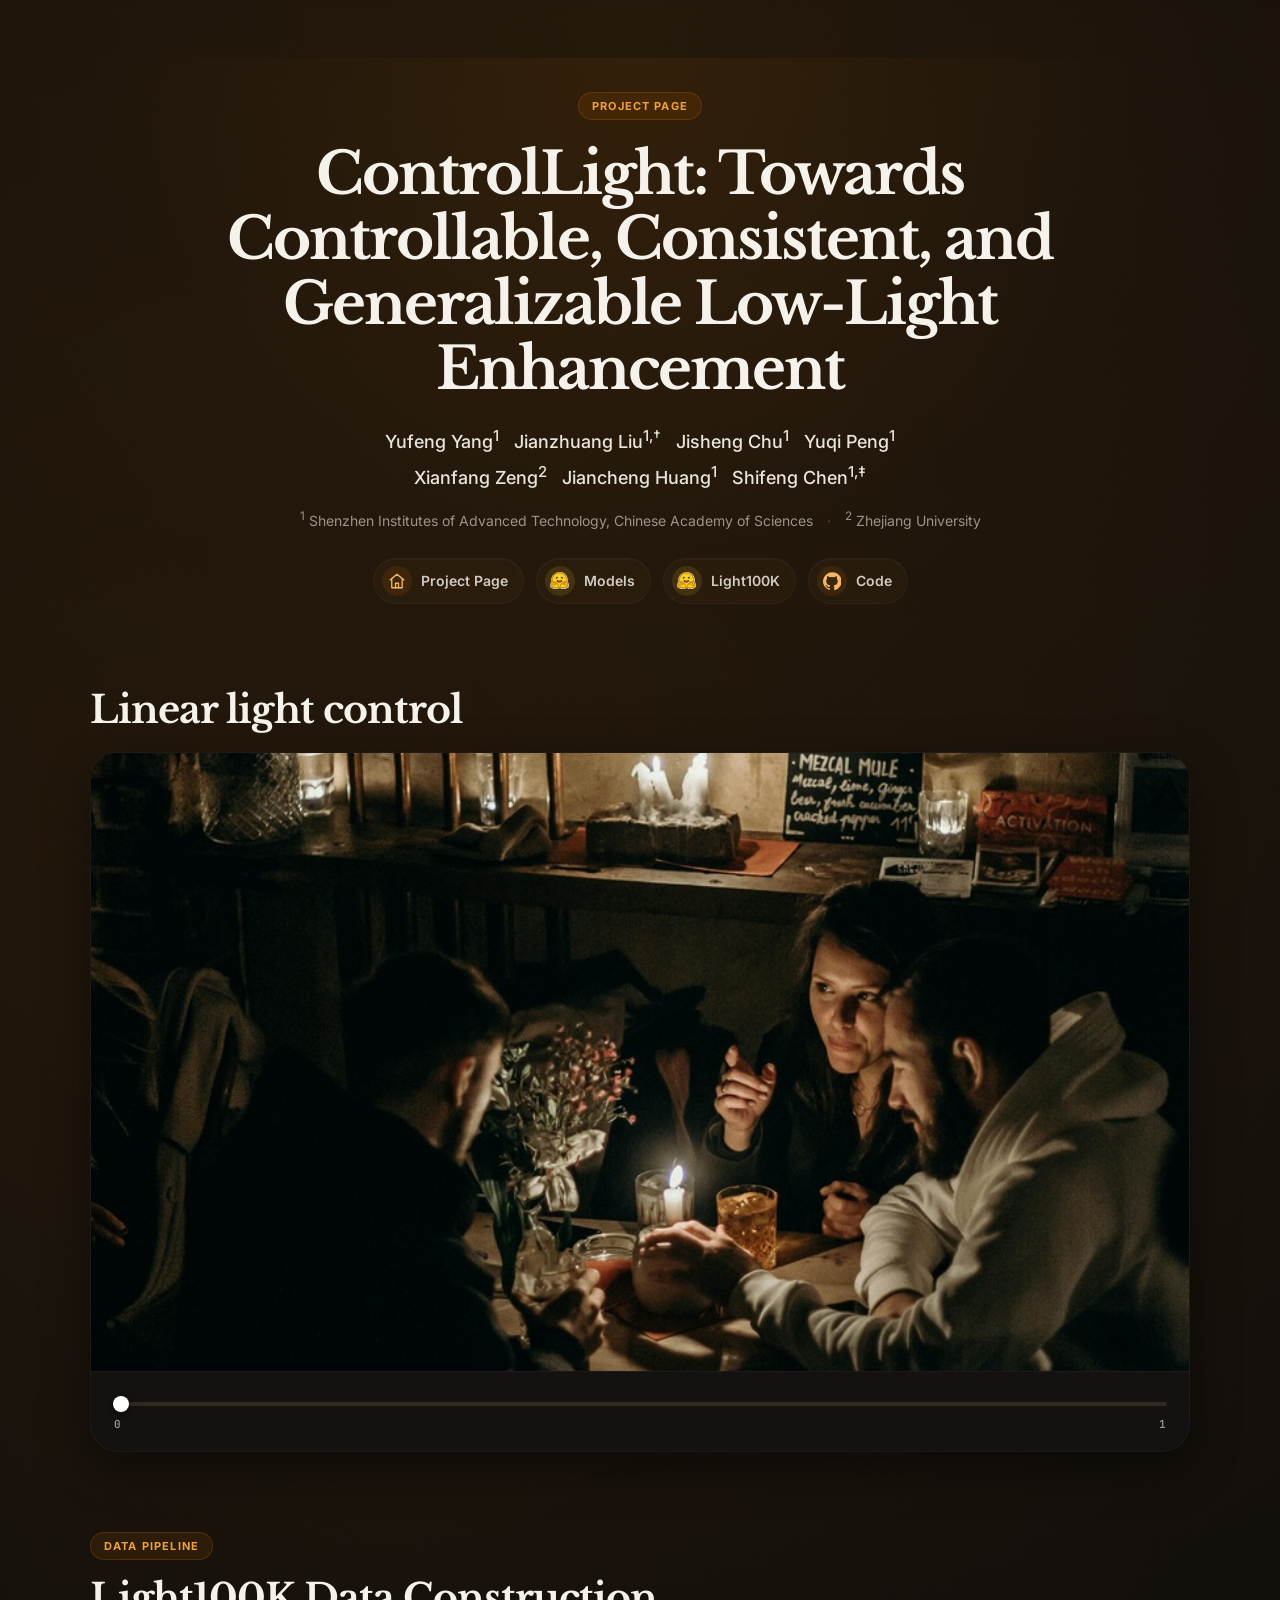
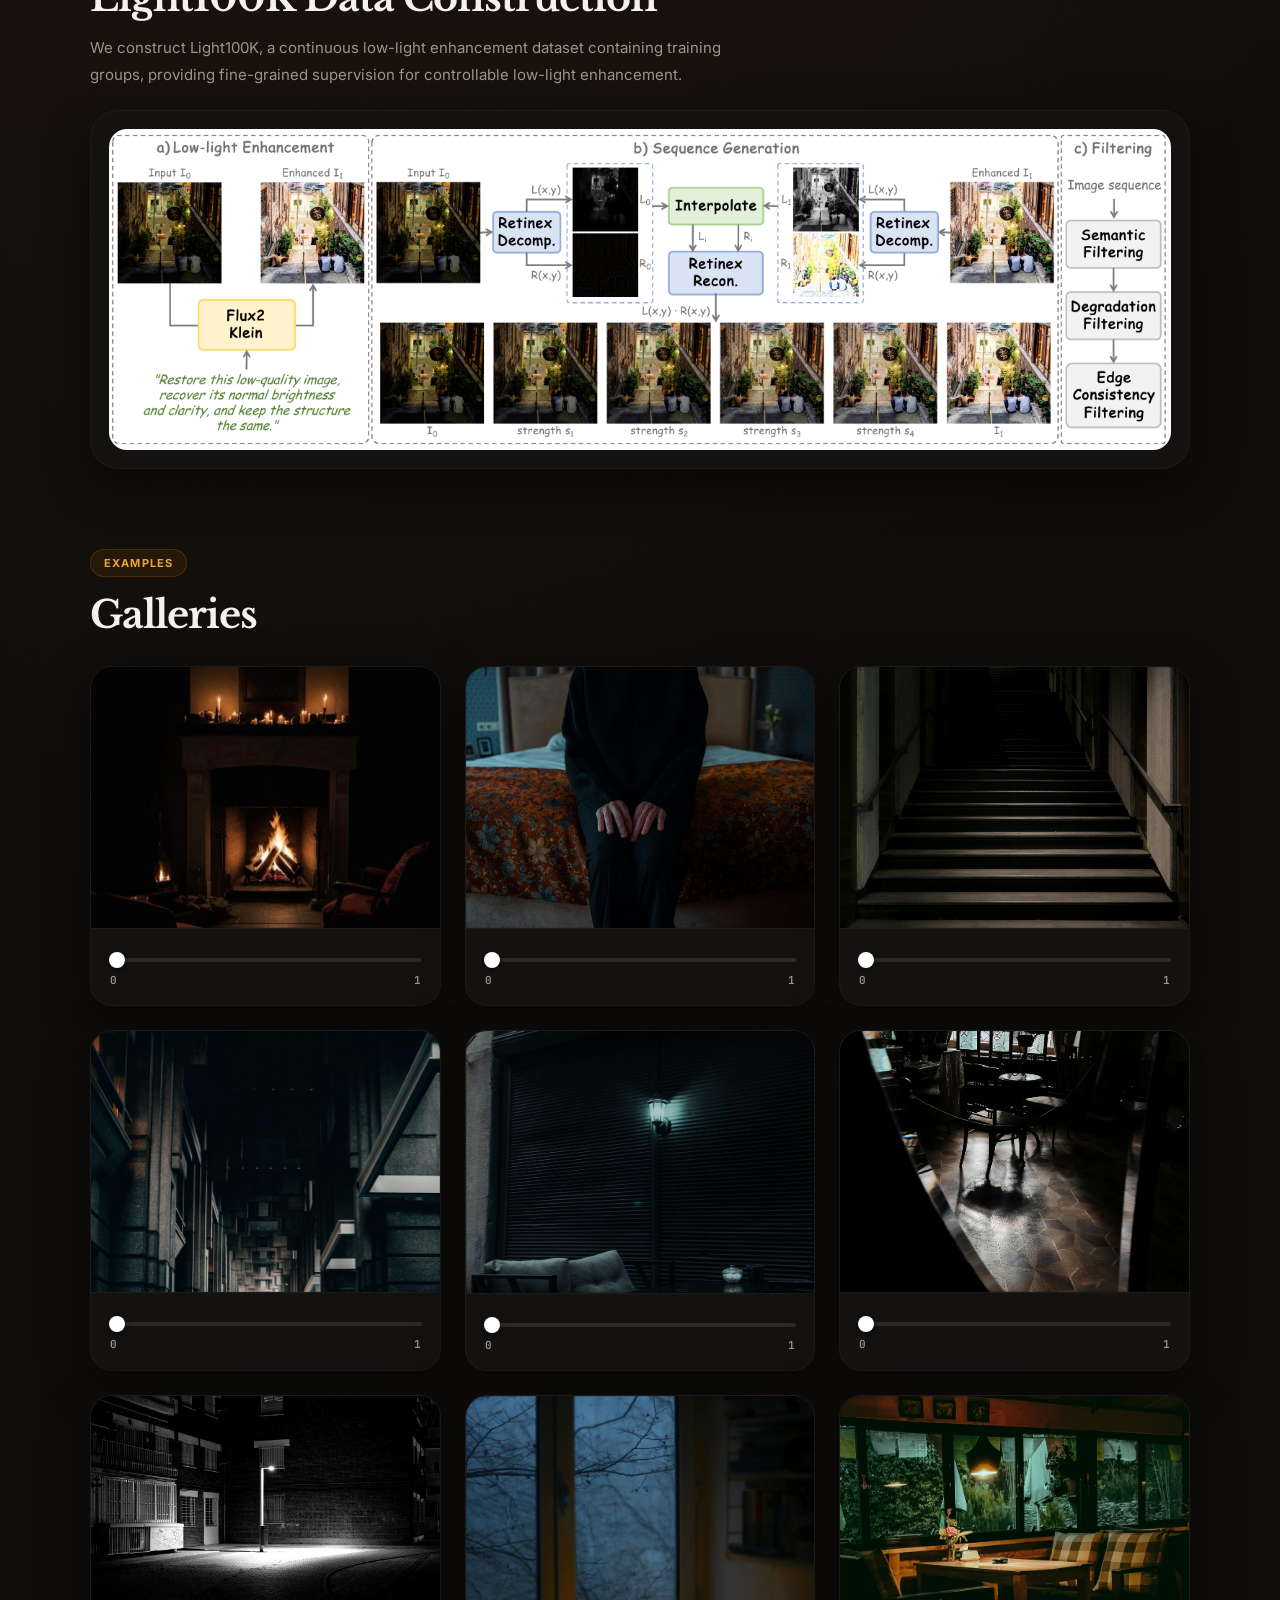
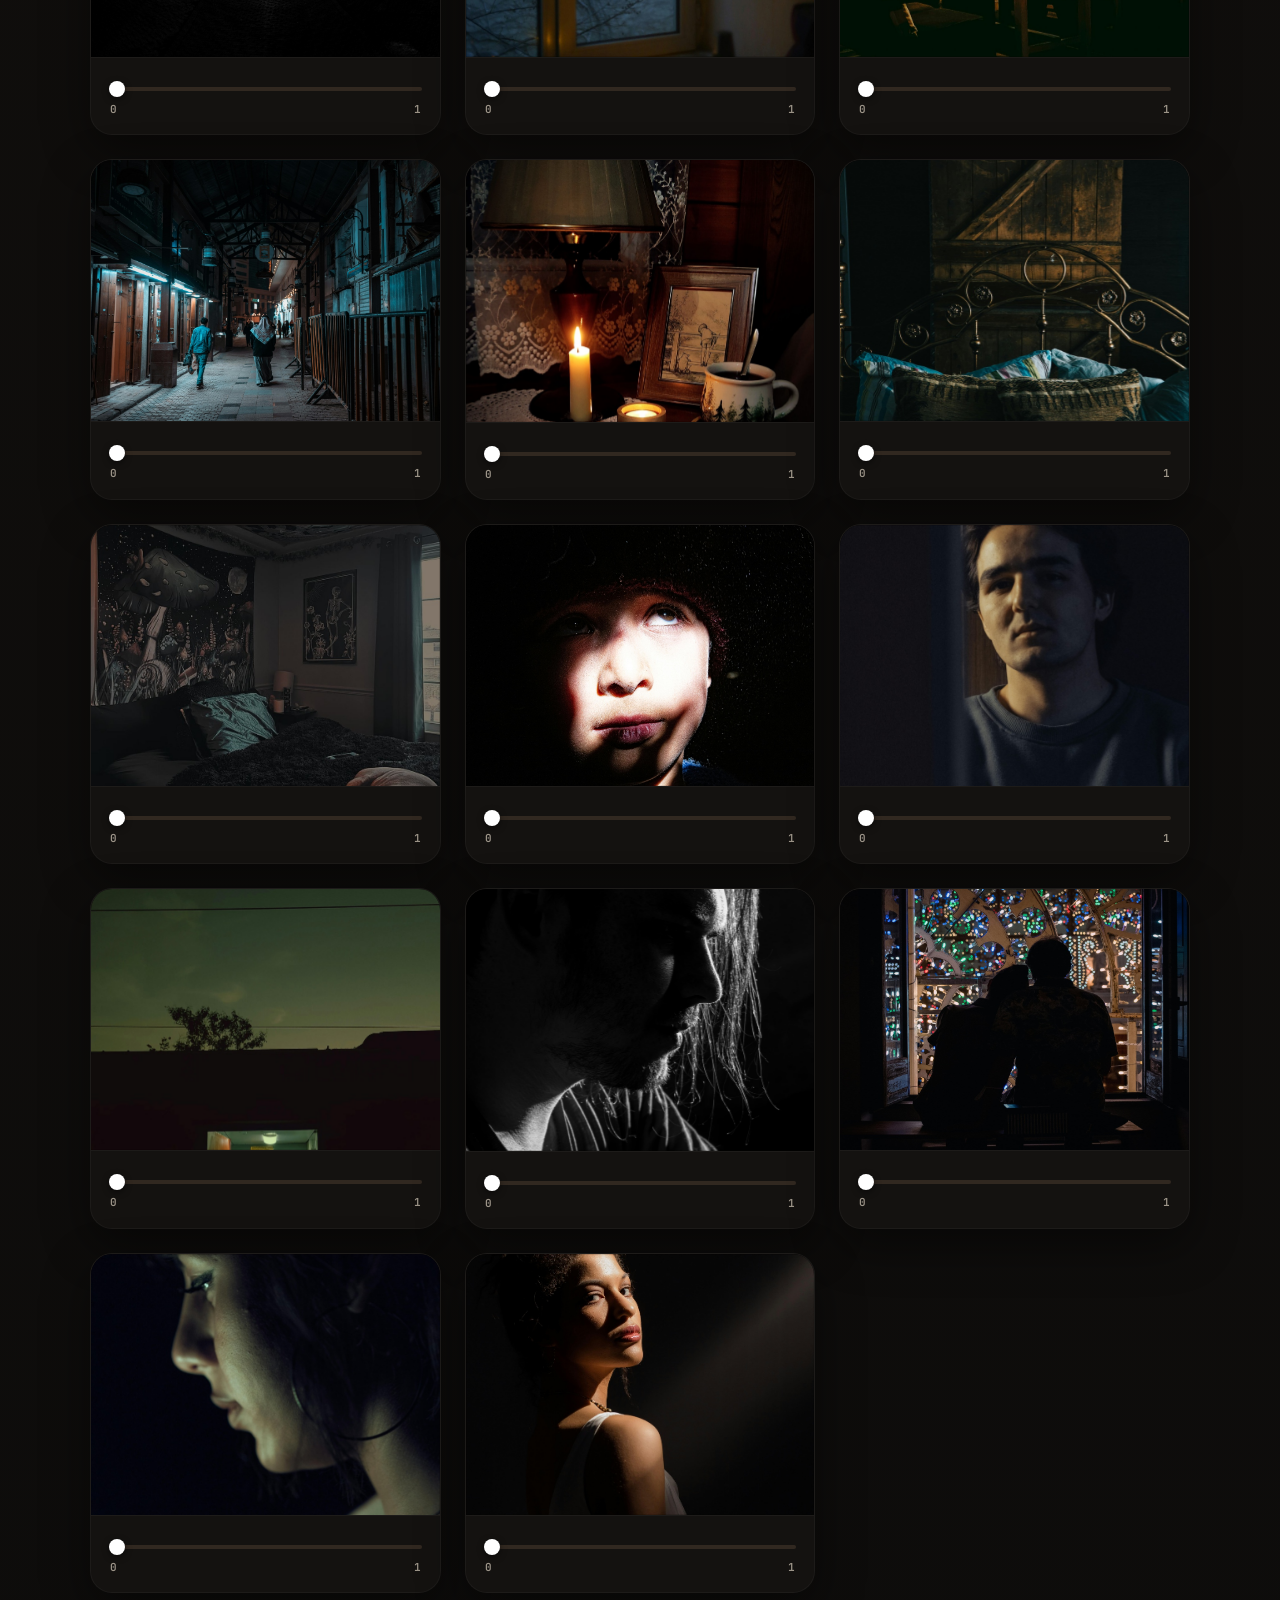
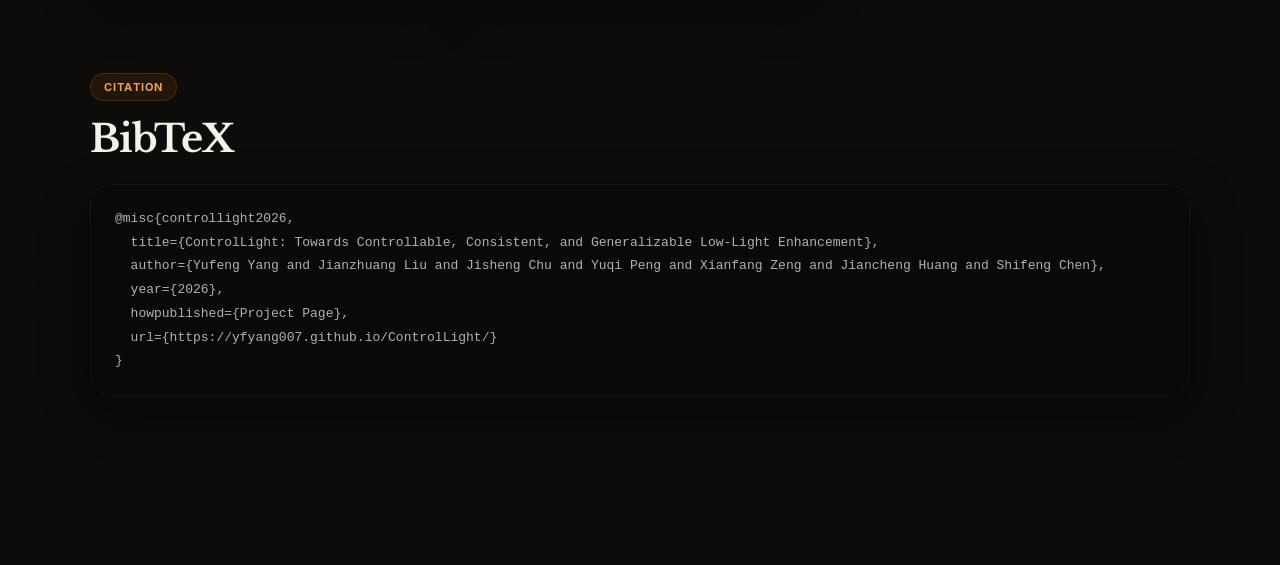
==== commit e5914edc: "Optimize homepage loading and simplify section copy" ====
--- a/index.html
+++ b/index.html
@@ -46,12 +46,11 @@
 
       <section class="hero-slider-section">
         <div class="section-heading compact-heading">
-          <span class="section-chip">Hero Showcase</span>
-          <h2>Discrete controllable enhancement on a real example</h2>
+          <h2>Linear light control</h2>
         </div>
         <div class="hero-viewer card-surface">
           <div class="viewer-stage">
-            <img id="hero-image" src="./assets/paper_homepage/results/002_environment_pexels_low_light_diverse_1024_candlelit_room_pexels_4547566/input.jpg" alt="ControlLight hero example" />
+            <img id="hero-image" src="./assets/paper_homepage/results/002_environment_pexels_low_light_diverse_1024_candlelit_room_pexels_4547566/input.jpg" alt="ControlLight hero example" fetchpriority="high" decoding="async" />
           </div>
           <div class="viewer-controls">
             <input type="range" min="0" max="100" step="1" value="0" class="apple-slider result-slider" id="hero-slider" aria-label="Enhancement strength" />
@@ -66,10 +65,10 @@
       <section class="content-section">
         <div class="section-heading">
           <span class="section-chip">Data Pipeline</span>
-          <h2>Light100K data pipeline</h2>
+          <h2>Light100K Data Construction</h2>
           <p>
-            This pipeline illustrates the construction process of Light100K, including low-light source collection, filtering,
-            restoration supervision, and controllable strength organization.
+            We construct Light100K, a continuous low-light enhancement dataset containing training
+            groups, providing fine-grained supervision for controllable low-light enhancement.
           </p>
         </div>
         <div class="figure-card card-surface">
@@ -80,7 +79,7 @@
       <section class="content-section" id="gallery">
         <div class="section-heading">
           <span class="section-chip">Examples</span>
-          <h2>20 result galleries</h2>
+          <h2>Galleries</h2>
         </div>
         <div class="grid-container" id="gallery-grid"></div>
       </section>
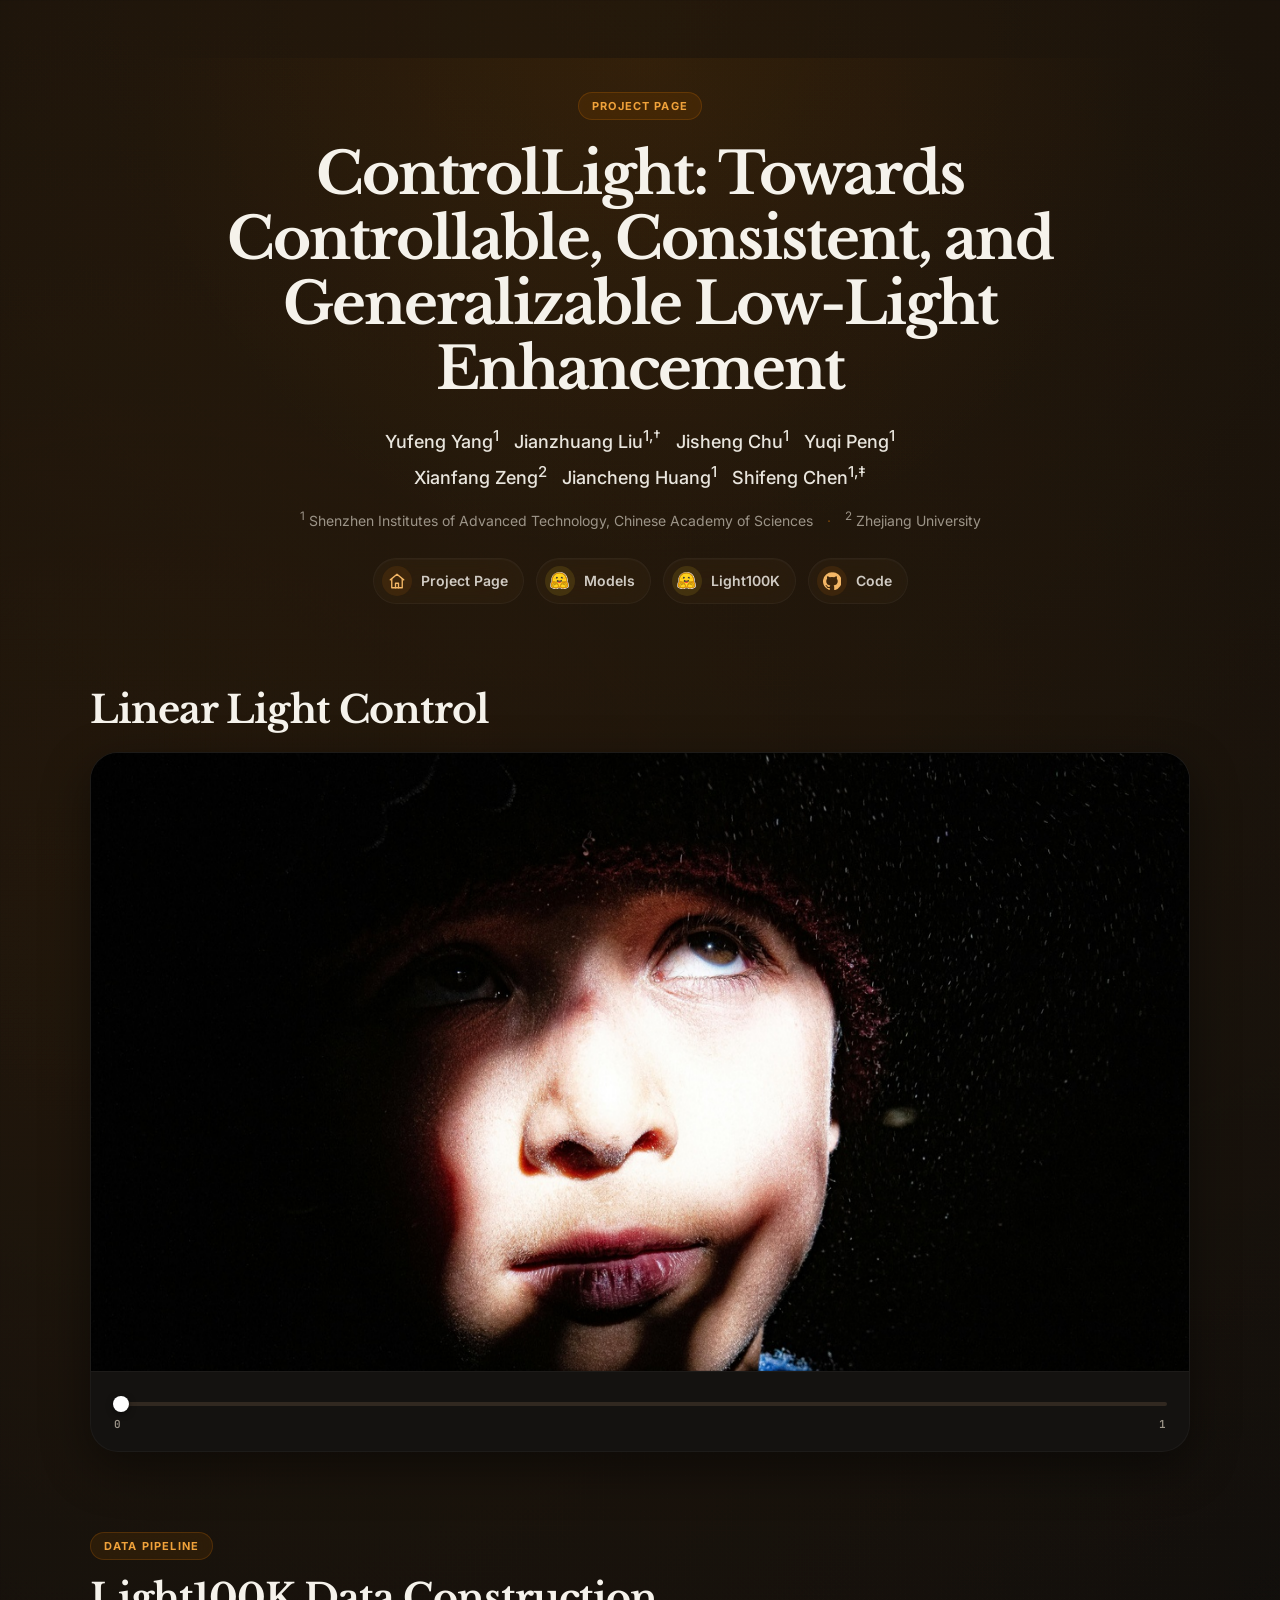
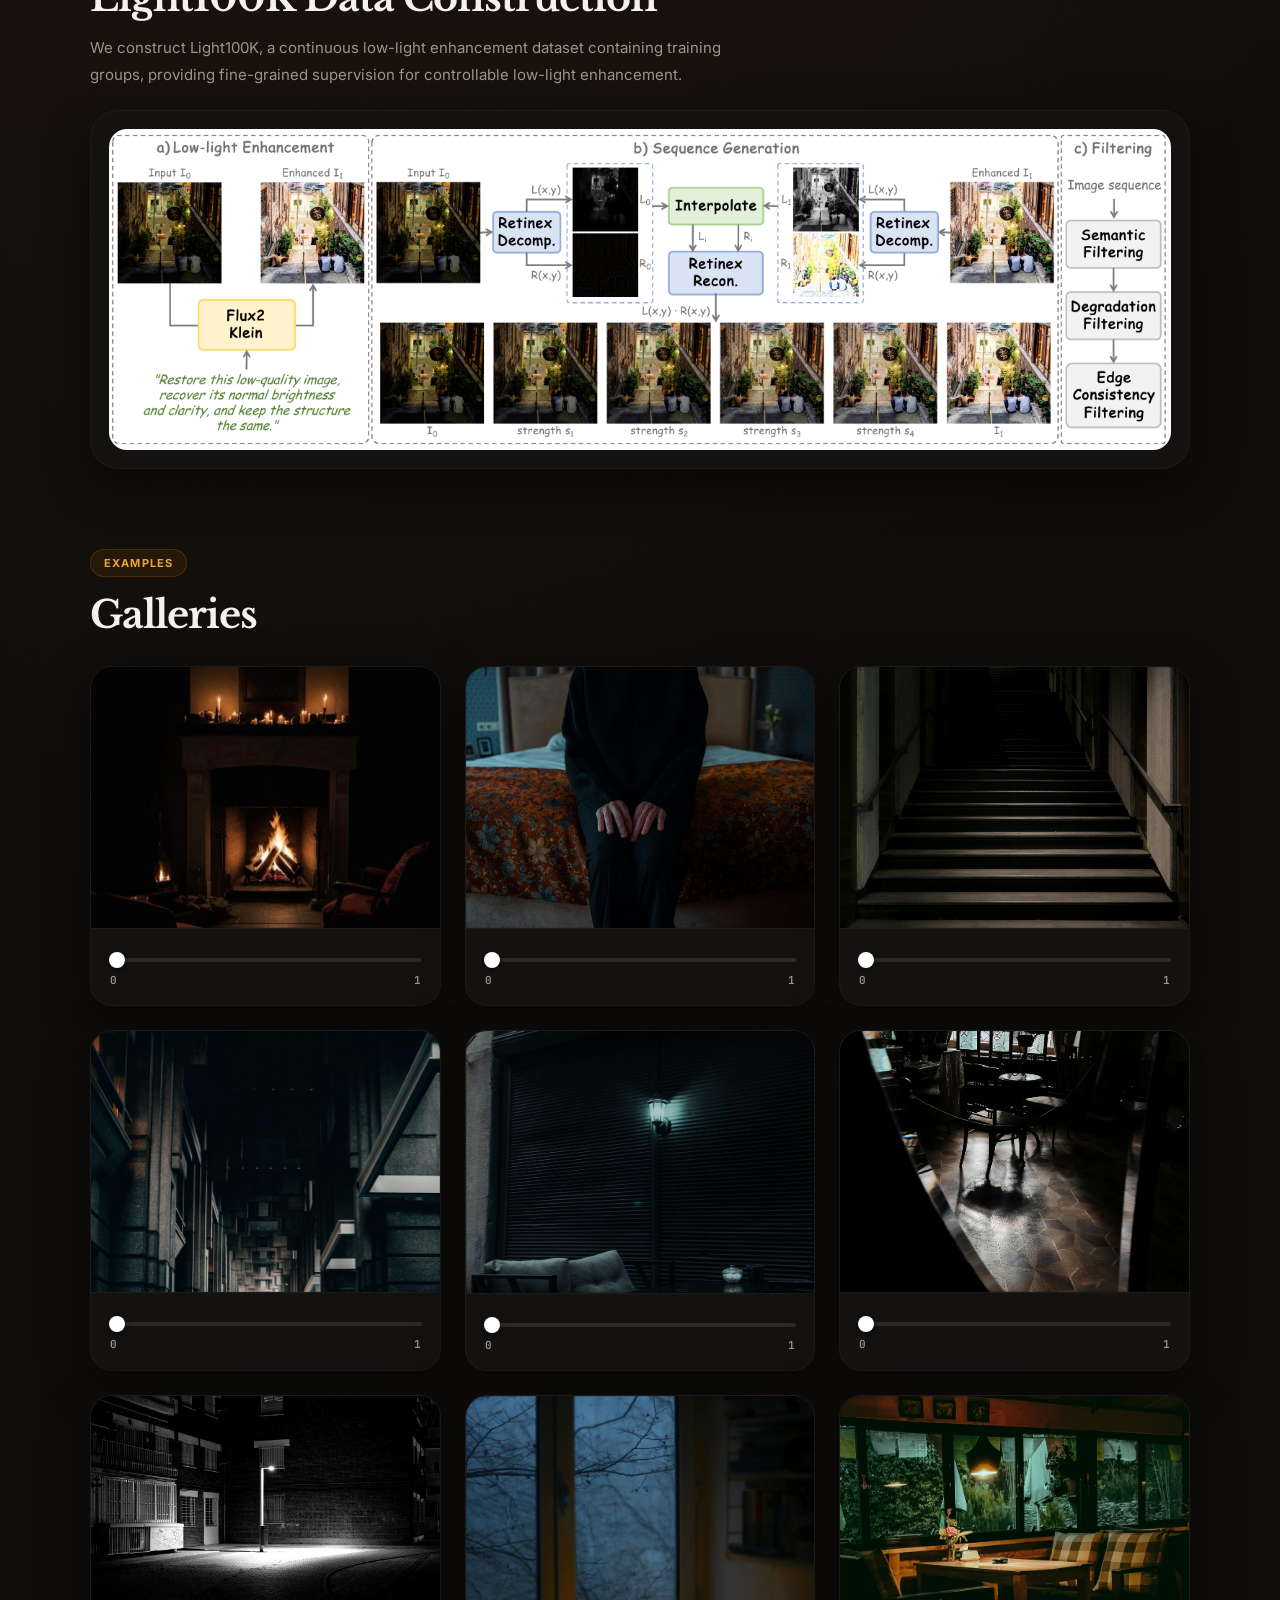
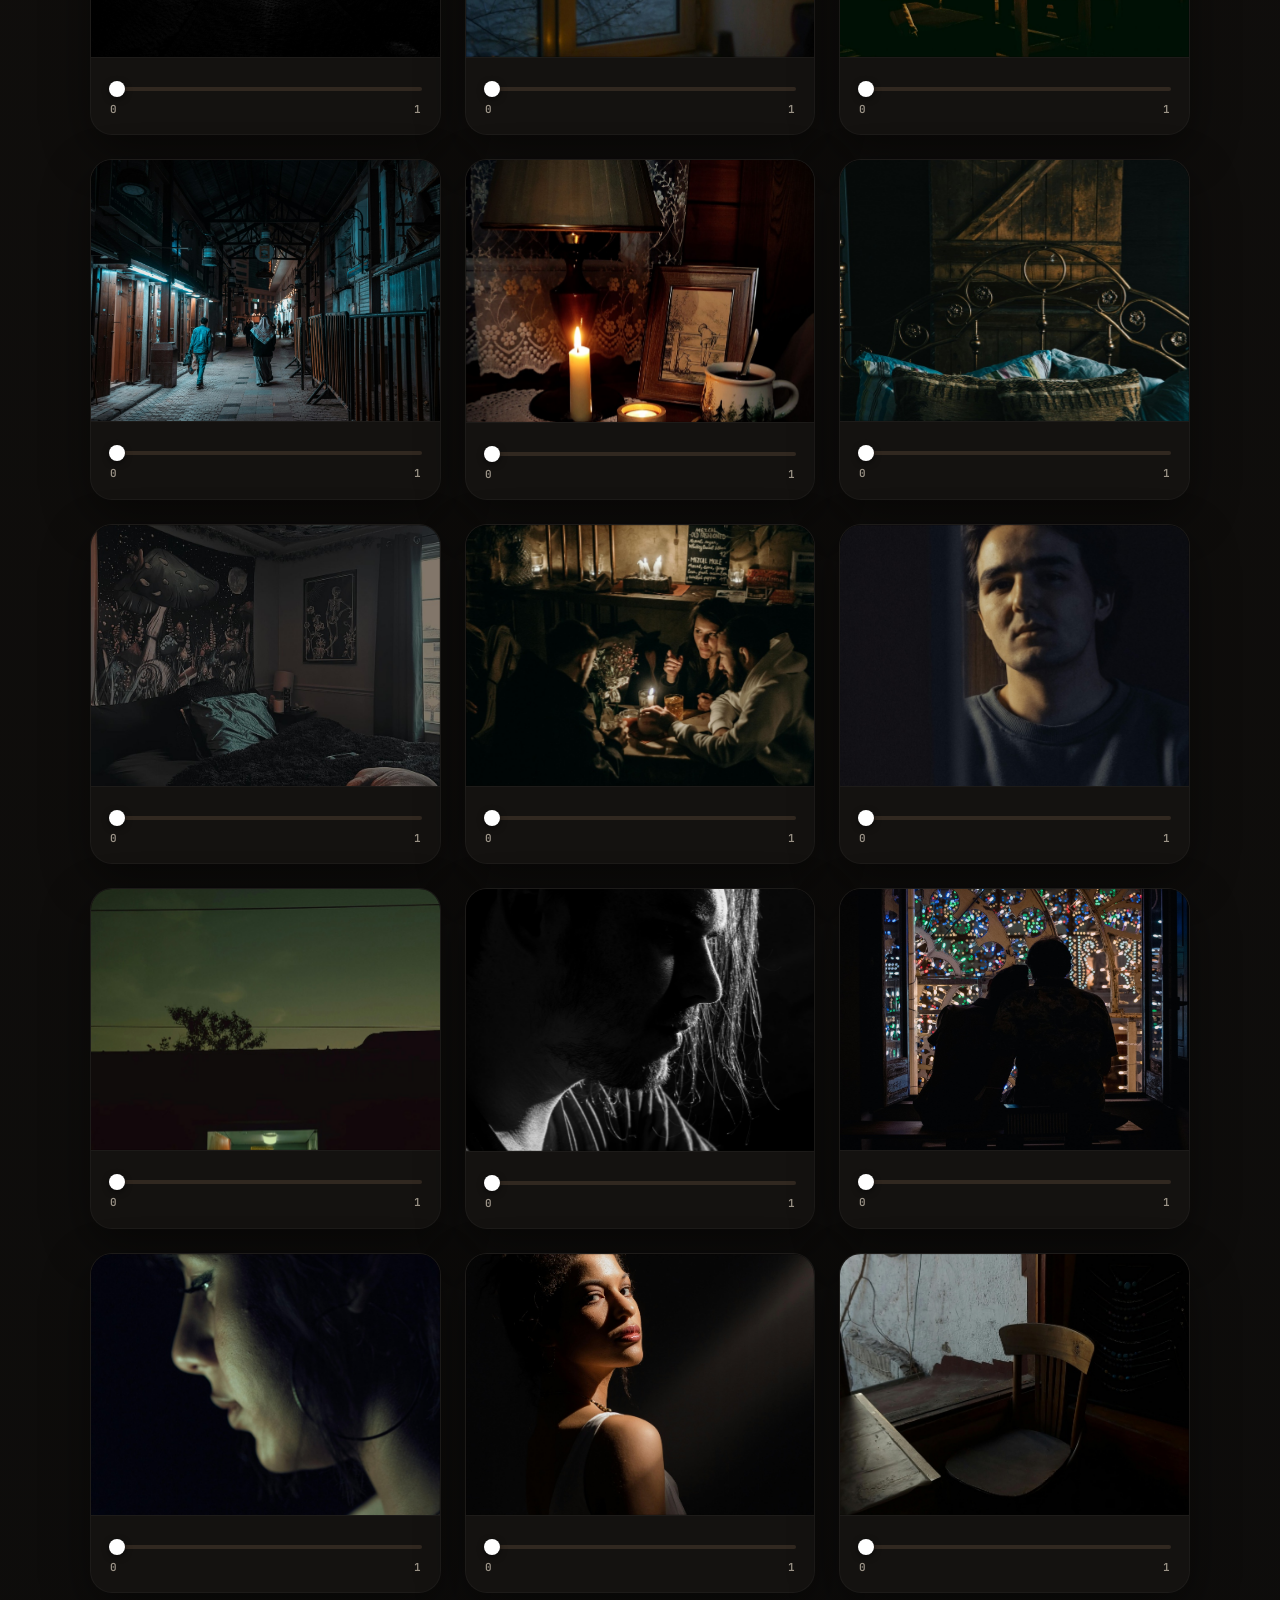
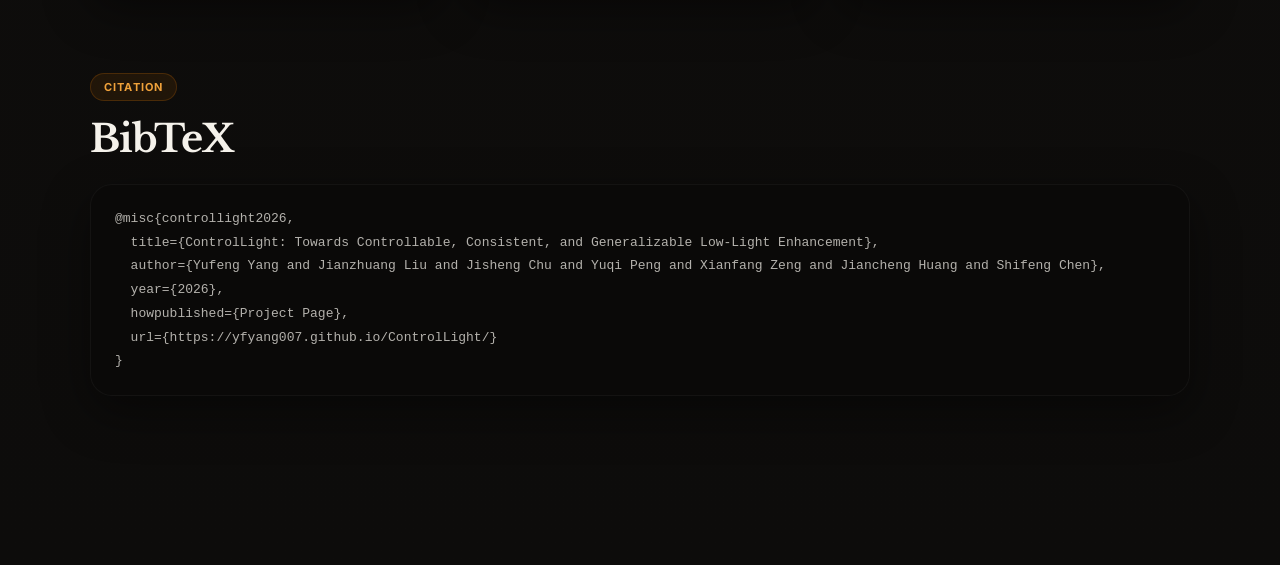
==== commit 61719248: "Update hero and gallery sample ordering" ====
--- a/index.html
+++ b/index.html
@@ -46,11 +46,11 @@
 
       <section class="hero-slider-section">
         <div class="section-heading compact-heading">
-          <h2>Linear light control</h2>
+          <h2>Linear Light Control</h2>
         </div>
         <div class="hero-viewer card-surface">
           <div class="viewer-stage">
-            <img id="hero-image" src="./assets/paper_homepage/results/002_environment_pexels_low_light_diverse_1024_candlelit_room_pexels_4547566/input.jpg" alt="ControlLight hero example" fetchpriority="high" decoding="async" />
+            <img id="hero-image" src="./assets/paper_homepage/results/092_portrait_pexels_low_light_diverse_1024_shadow_portrait_pexels_20344652/input.jpg" alt="ControlLight hero example" fetchpriority="high" decoding="async" />
           </div>
           <div class="viewer-controls">
             <input type="range" min="0" max="100" step="1" value="0" class="apple-slider result-slider" id="hero-slider" aria-label="Enhancement strength" />
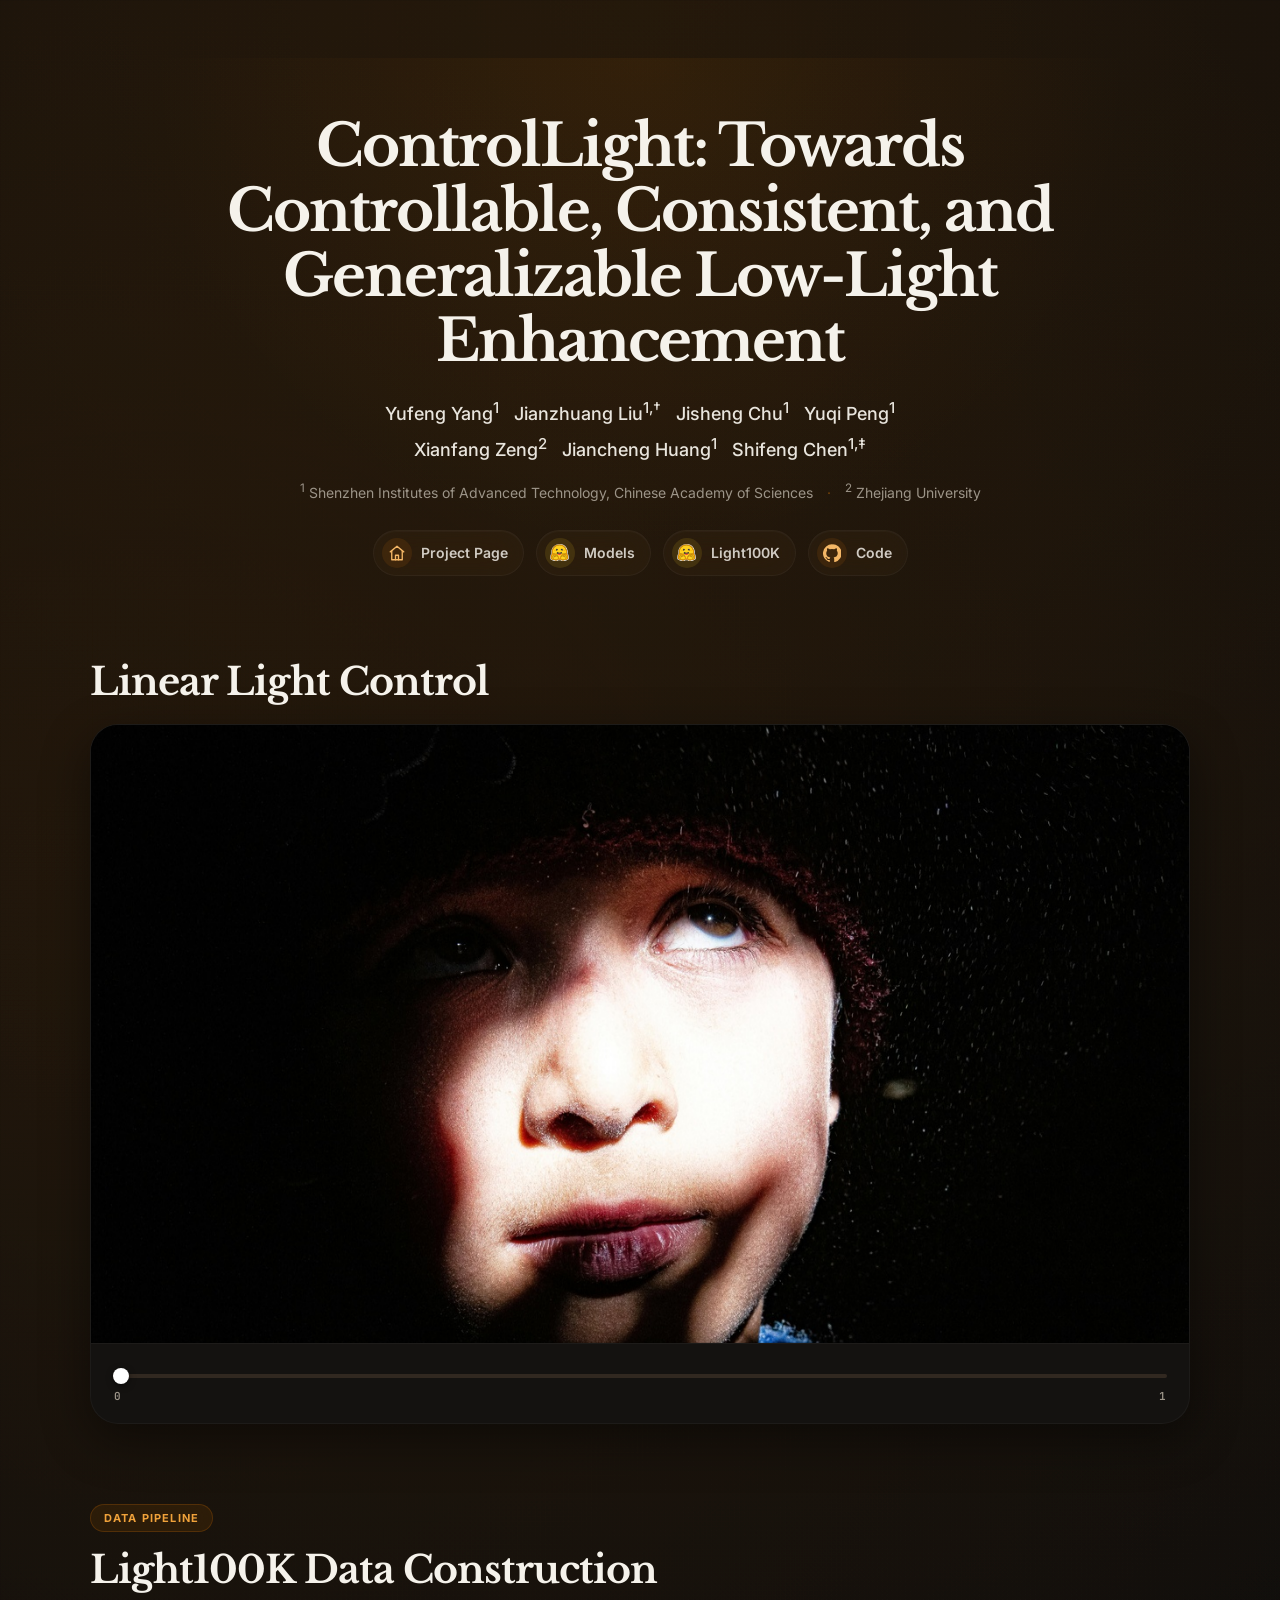
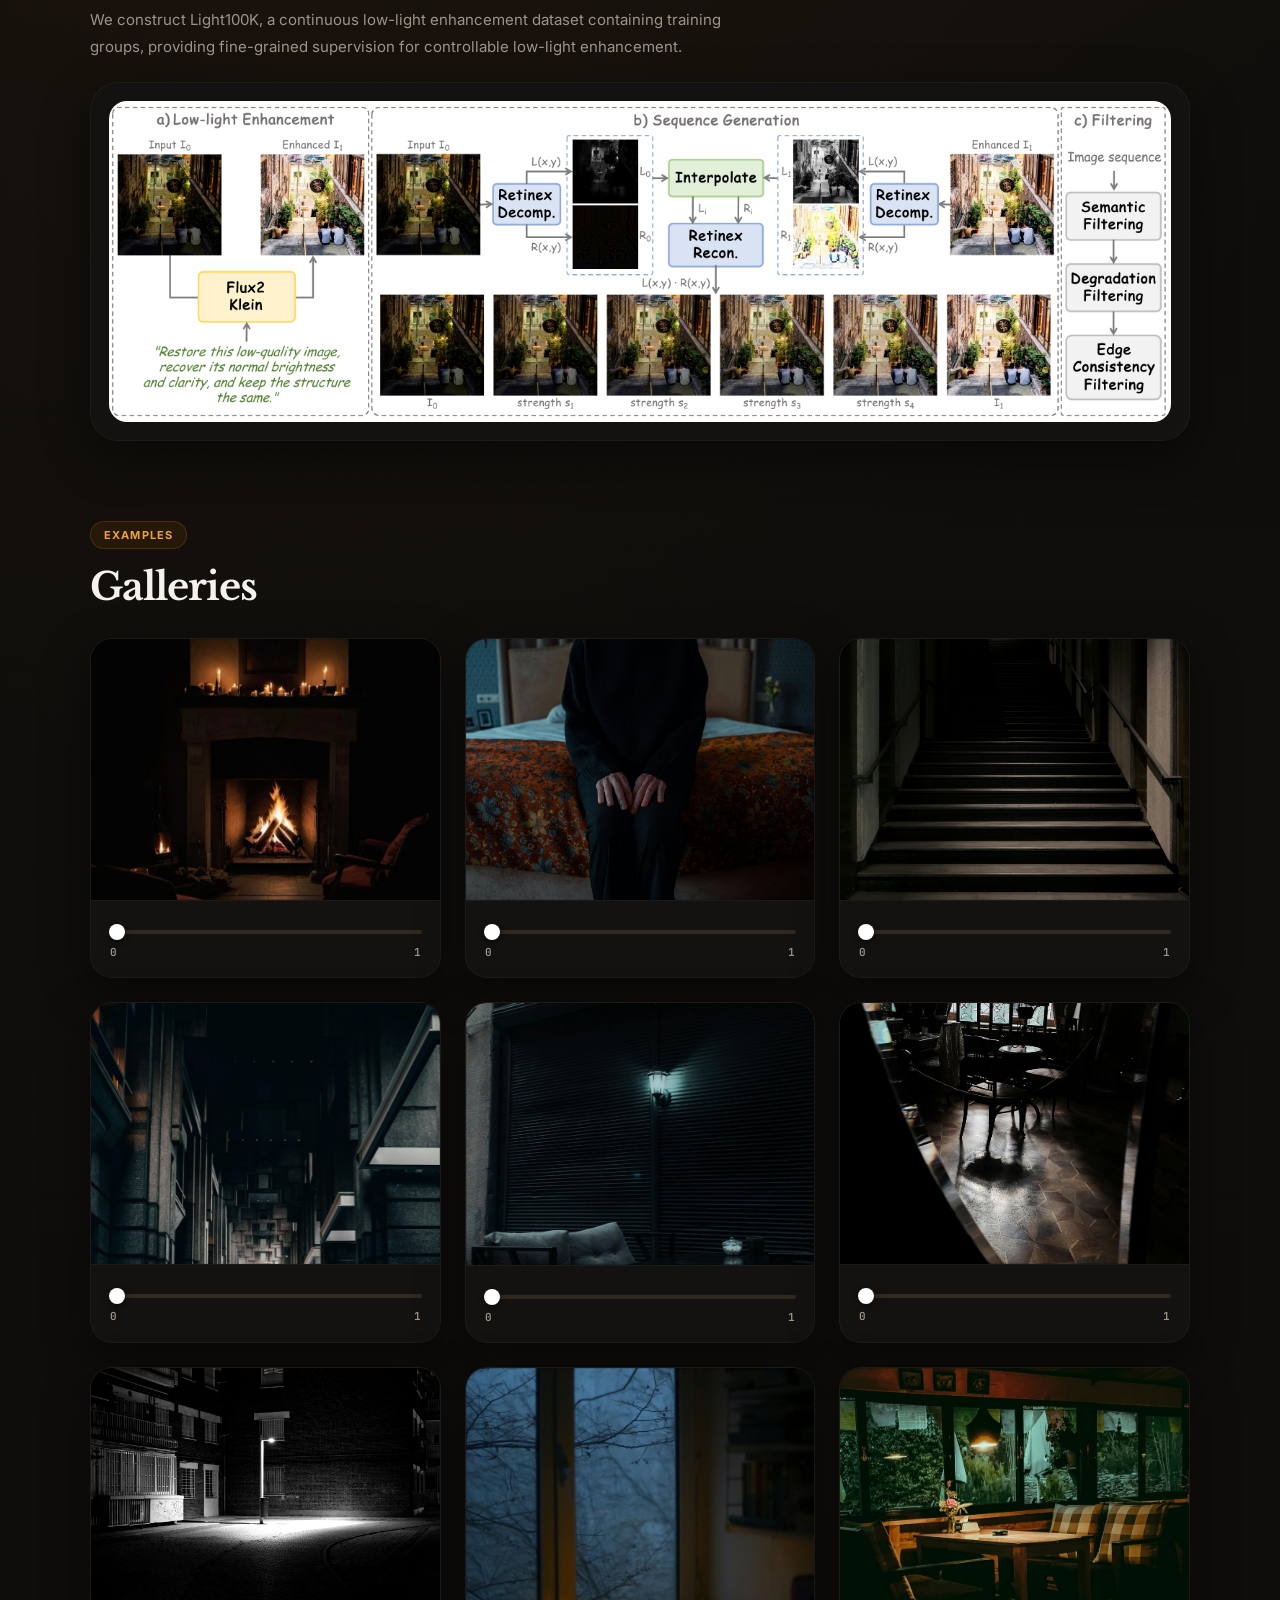
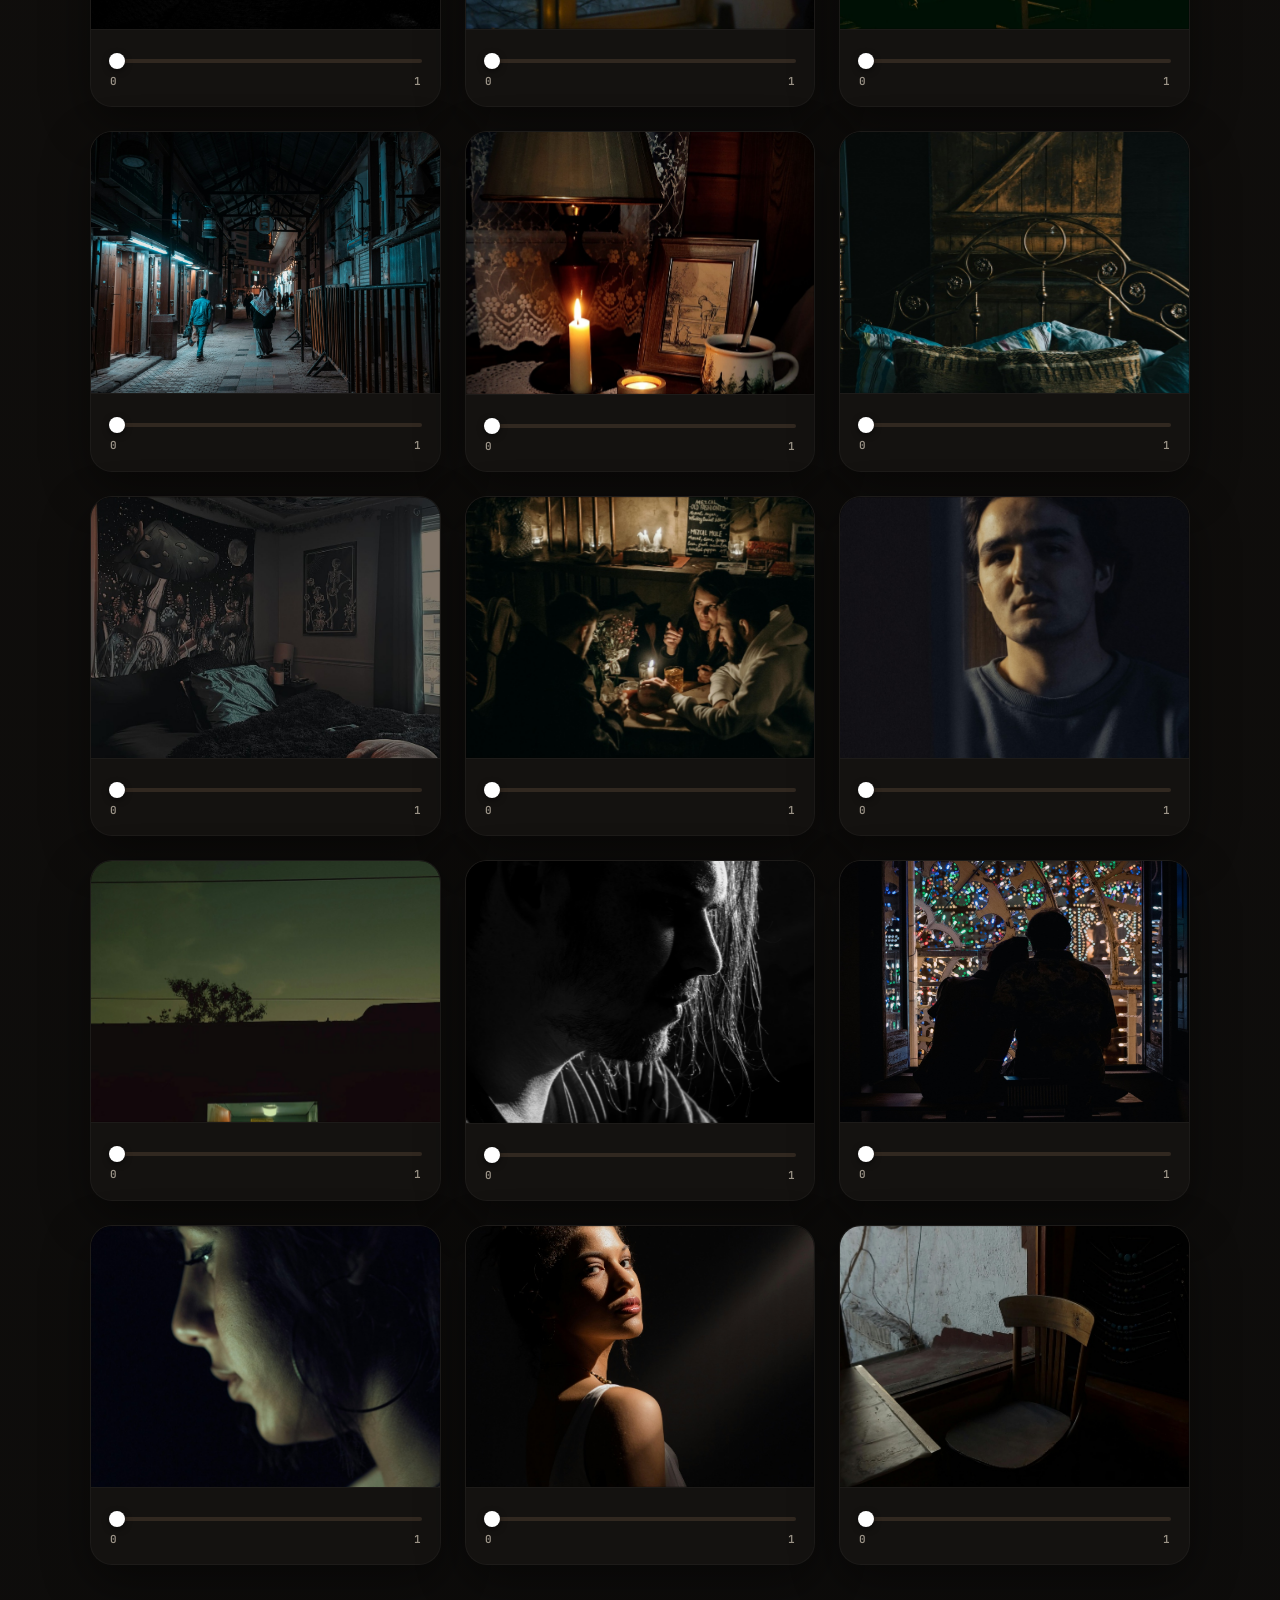
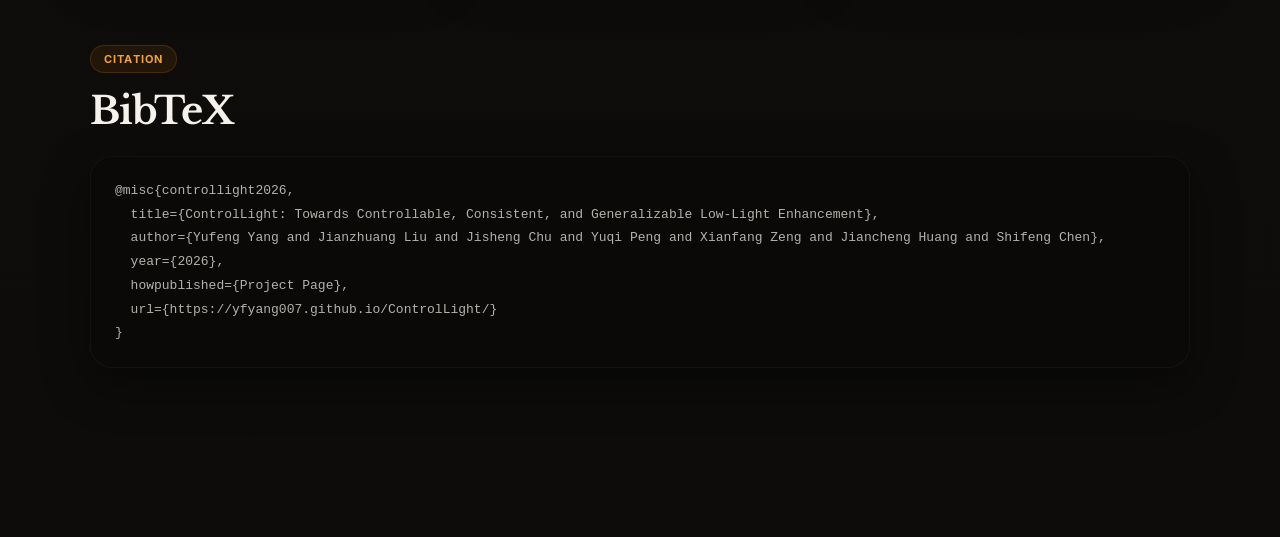
==== commit 506f41e5: "Remove hero project page eyebrow" ====
--- a/index.html
+++ b/index.html
@@ -14,7 +14,6 @@
     <main class="page-shell">
       <section class="hero-section">
         <div class="hero-copy">
-          <div class="eyebrow">Project Page</div>
           <h1>ControlLight: Towards Controllable, Consistent, and Generalizable Low-Light Enhancement</h1>
           <p class="authors authors-line-1">
             Yufeng Yang<sup>1</sup> &nbsp; Jianzhuang Liu<sup>1,†</sup> &nbsp; Jisheng Chu<sup>1</sup> &nbsp; Yuqi Peng<sup>1</sup>
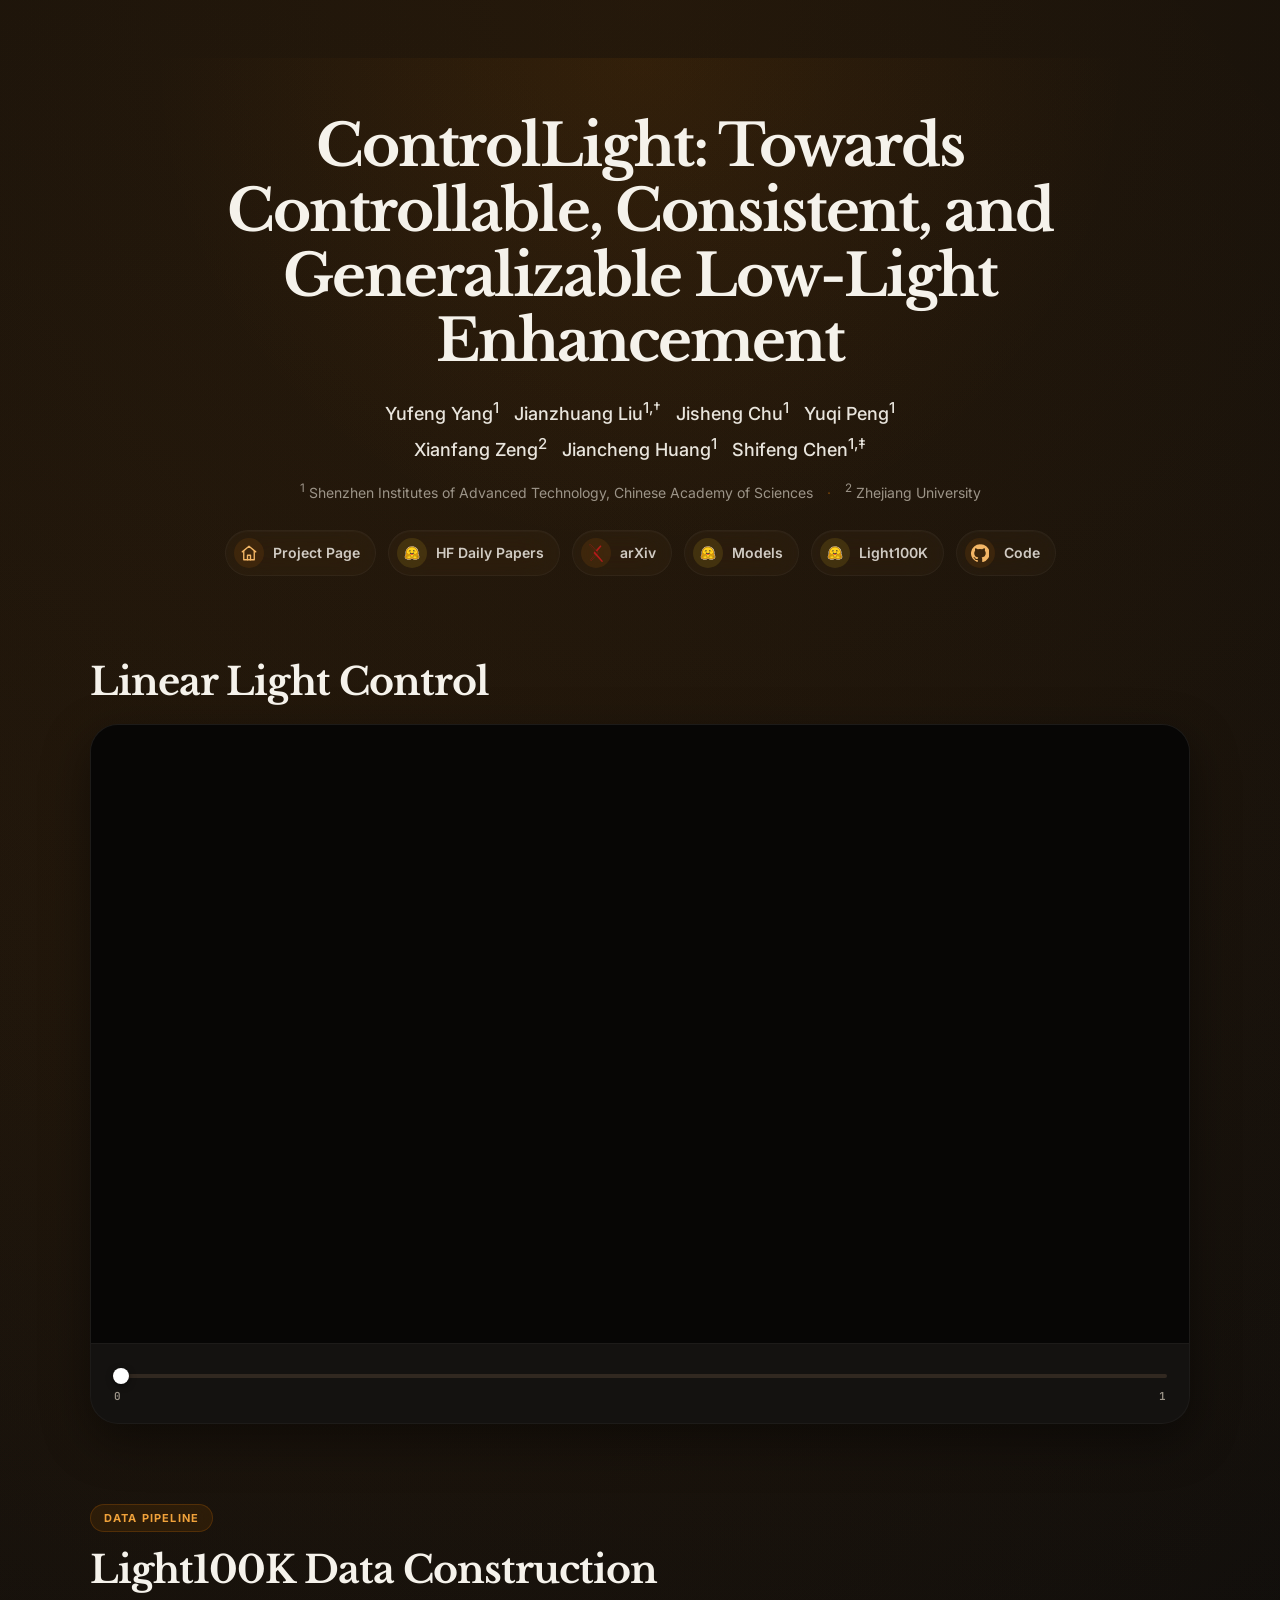
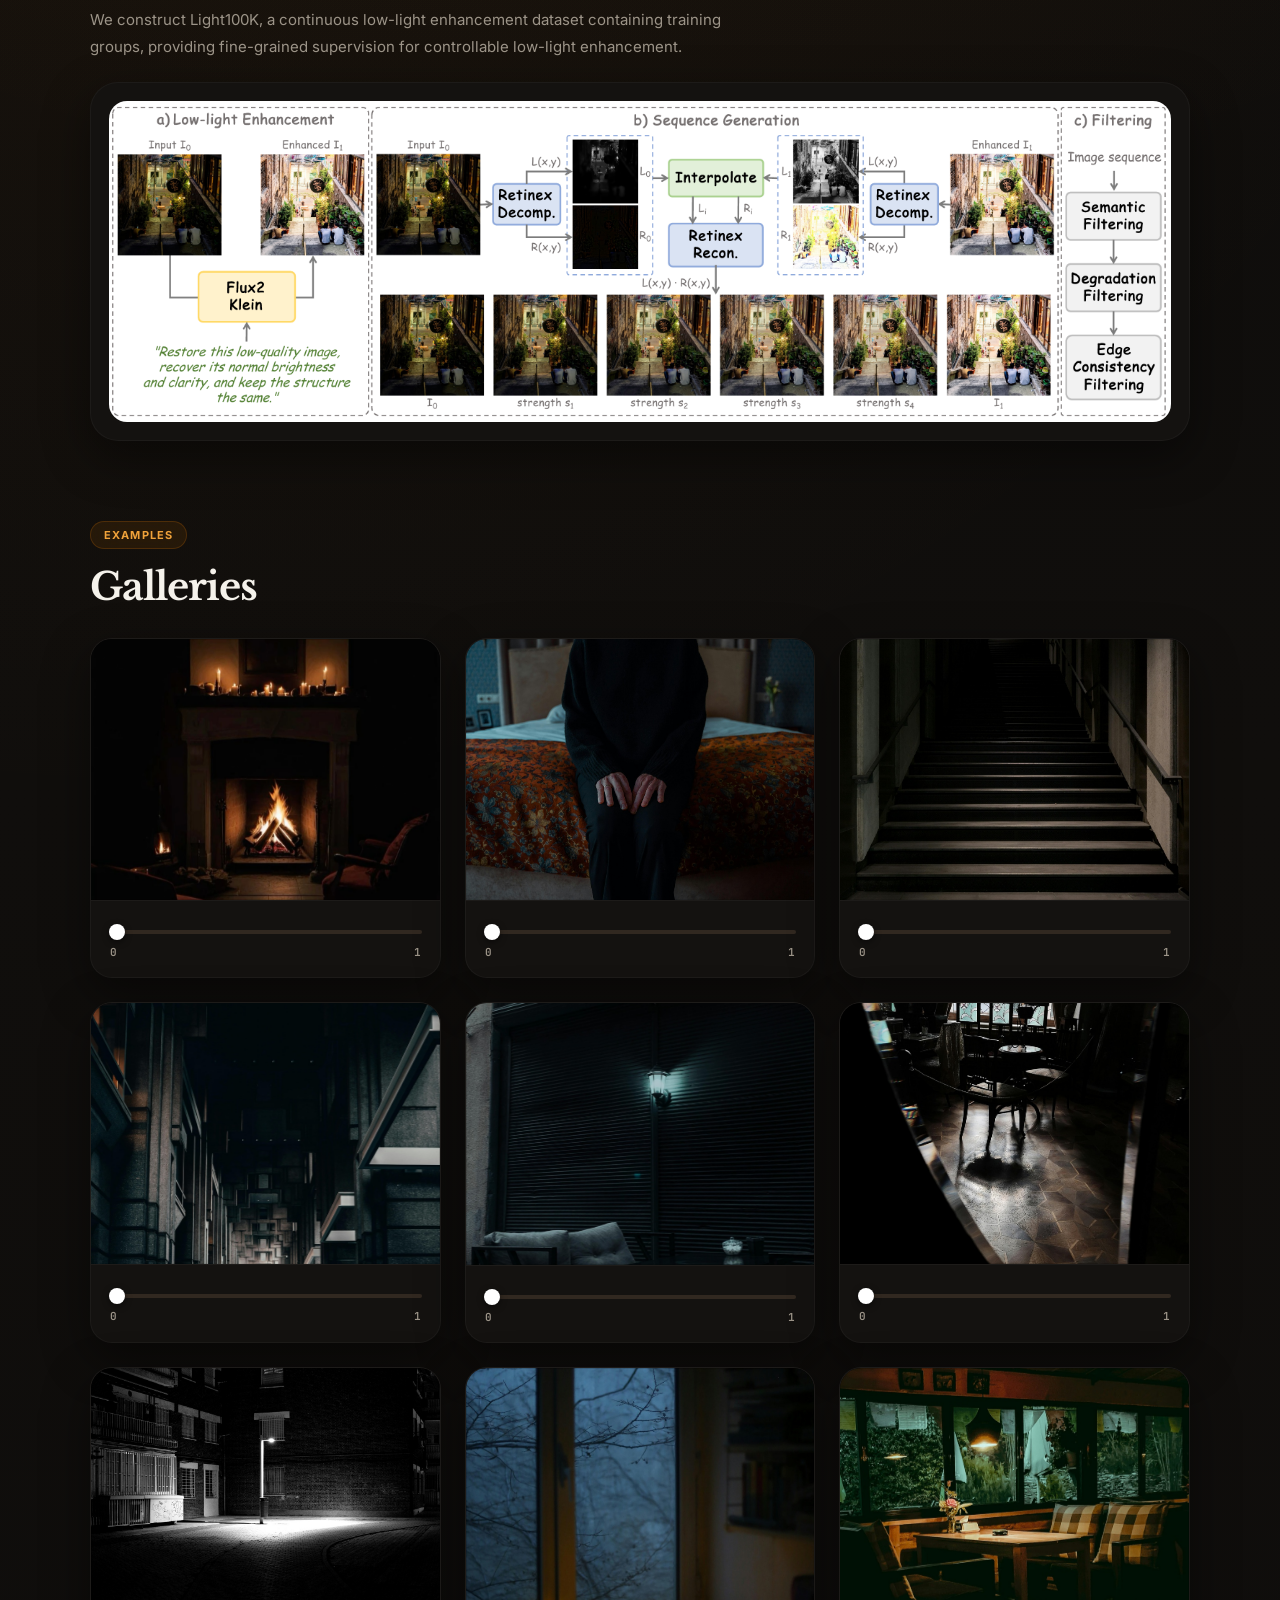
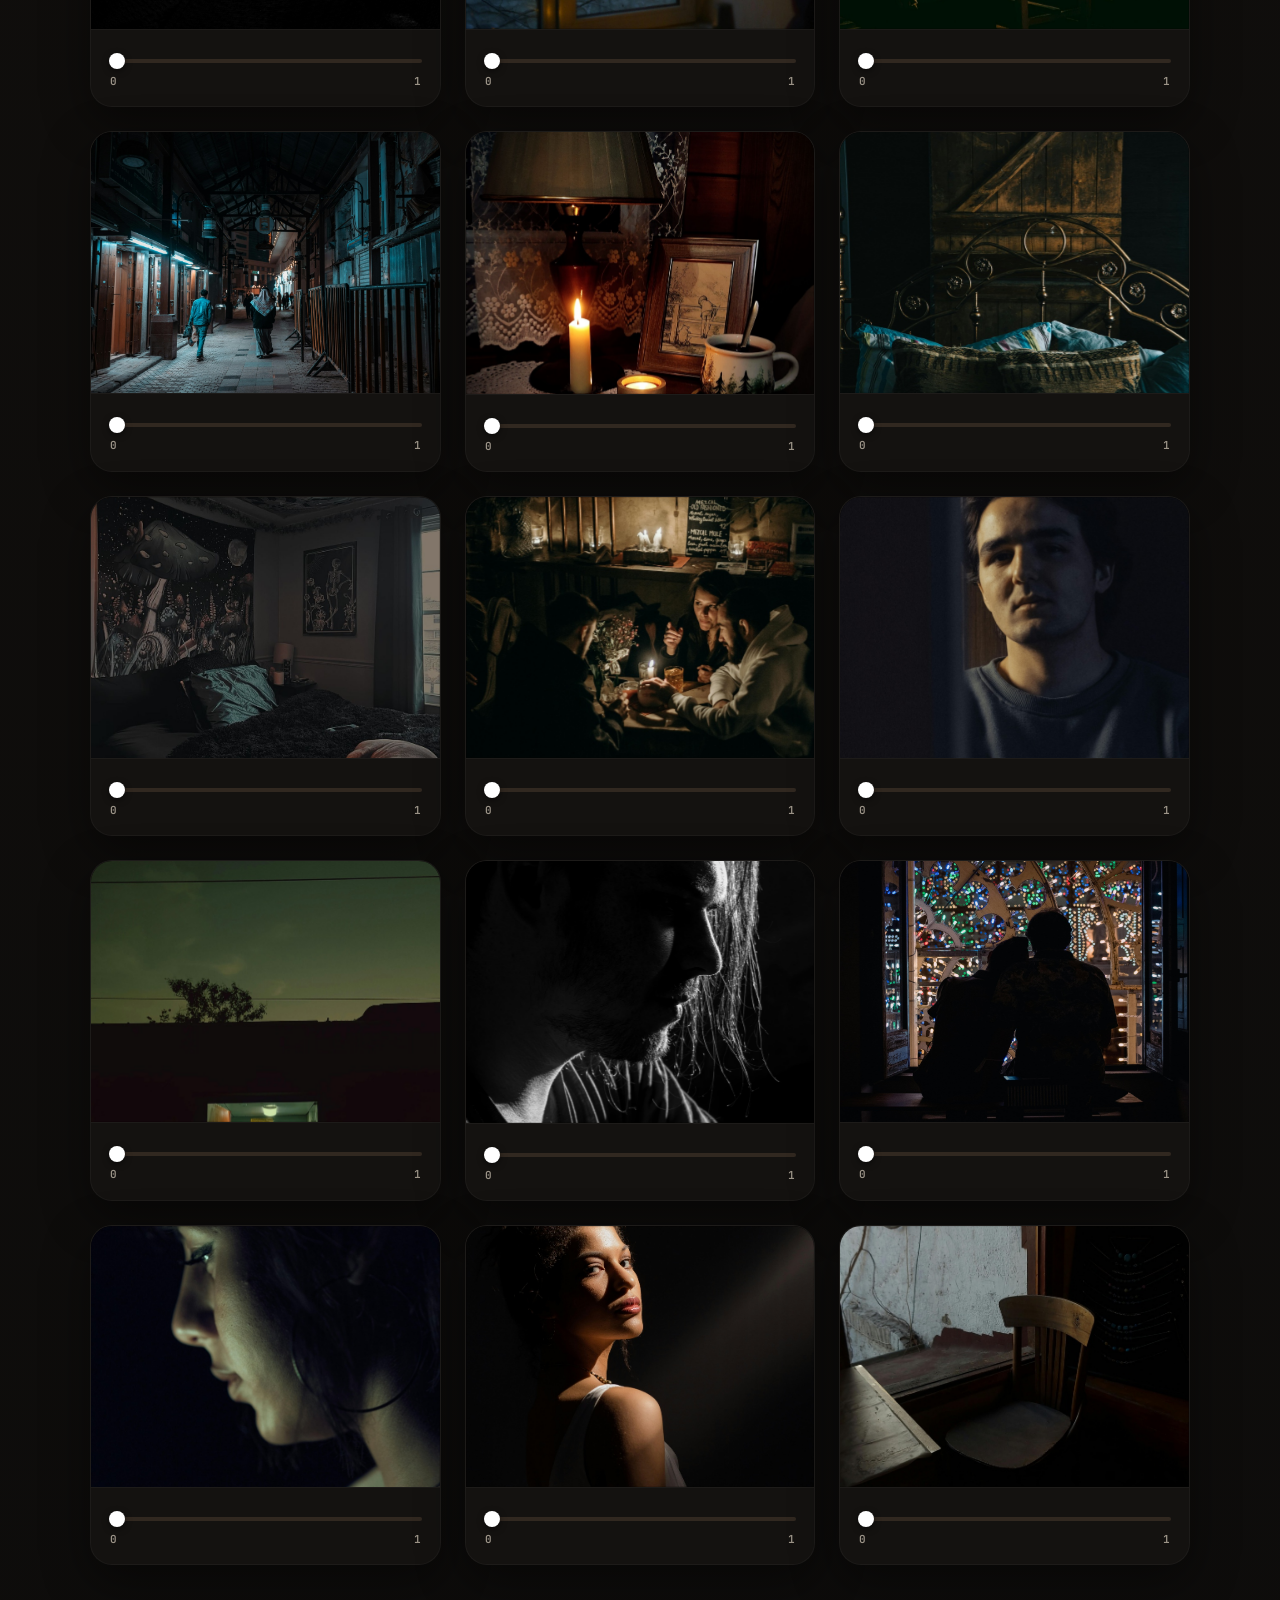
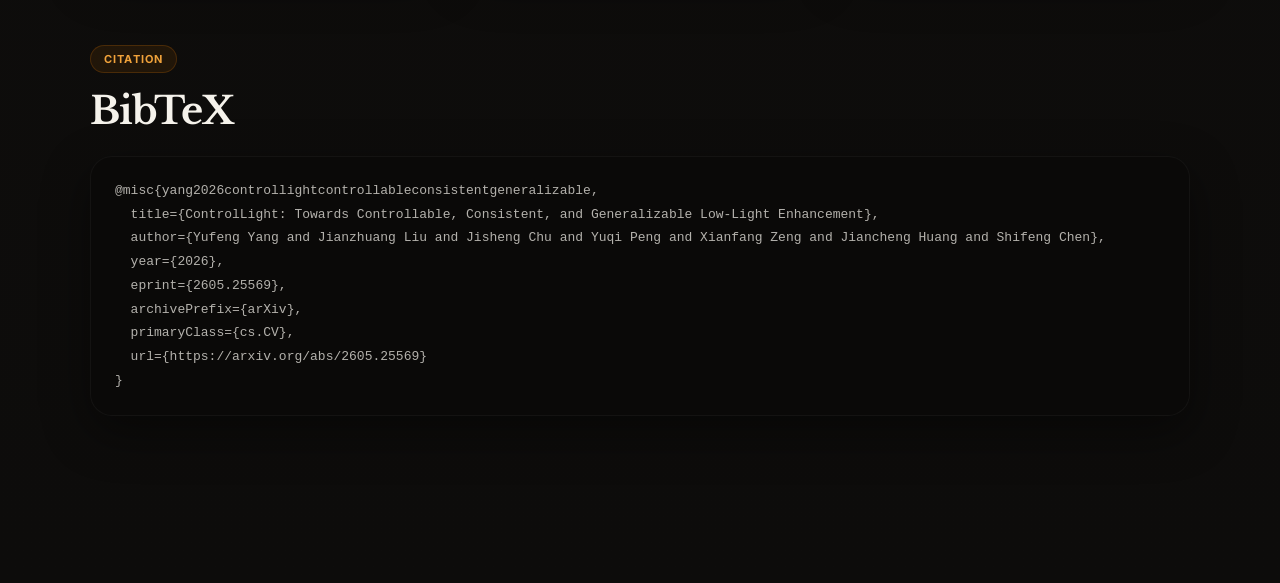
==== commit eeb72353: "Add arXiv and HF paper links to homepage" ====
--- a/index.html
+++ b/index.html
@@ -29,6 +29,12 @@
           <div class="paper-links">
             <a href="https://yfyang007.github.io/ControlLight/" class="link-pill">
               <span class="icon" aria-hidden="true"><svg viewBox="0 0 24 24" fill="none" stroke="currentColor" stroke-width="1.8" stroke-linecap="round" stroke-linejoin="round"><path d="M3 10.5 12 3l9 7.5"/><path d="M5 9.5V21h14V9.5"/><path d="M10 21v-6h4v6"/></svg></span><span>Project Page</span>
+            </a>
+            <a href="https://huggingface.co/papers/2605.25569" class="link-pill">
+              <span class="icon hf-icon" aria-hidden="true"><img src="./assets/icons/hf-logo.svg" alt="" /></span><span>HF Daily Papers</span>
+            </a>
+            <a href="https://arxiv.org/abs/2605.25569" class="link-pill">
+              <span class="icon arxiv-icon" aria-hidden="true"><img src="./assets/icons/arxiv.svg" alt="" /></span><span>arXiv</span>
             </a>
             <a href="https://huggingface.co/ControlLight/ControlLight" class="link-pill">
               <span class="icon hf-icon" aria-hidden="true"><img src="./assets/icons/hf-logo.svg" alt="" /></span><span>Models</span>
@@ -88,12 +94,14 @@
           <span class="section-chip">Citation</span>
           <h2>BibTeX</h2>
         </div>
-        <pre class="citation-block"><code>@misc{controllight2026,
+        <pre class="citation-block"><code>@misc{yang2026controllightcontrollableconsistentgeneralizable,
   title={ControlLight: Towards Controllable, Consistent, and Generalizable Low-Light Enhancement},
   author={Yufeng Yang and Jianzhuang Liu and Jisheng Chu and Yuqi Peng and Xianfang Zeng and Jiancheng Huang and Shifeng Chen},
   year={2026},
-  howpublished={Project Page},
-  url={https://yfyang007.github.io/ControlLight/}
+  eprint={2605.25569},
+  archivePrefix={arXiv},
+  primaryClass={cs.CV},
+  url={https://arxiv.org/abs/2605.25569}
 }</code></pre>
       </section>
     </main>
--- a/styles.css
+++ b/styles.css
@@ -185,6 +185,12 @@
   display: block;
 }
 
+.link-pill .icon img {
+  width: 18px;
+  height: 18px;
+  display: block;
+}
+
 .hf-icon {
   background: rgba(255, 210, 30, 0.12) !important;
 }
@@ -443,3 +449,7 @@
     grid-template-columns: 1fr;
   }
 }
+
+.hero-viewer.is-autoplayable .viewer-stage {
+  cursor: pointer;
+}
